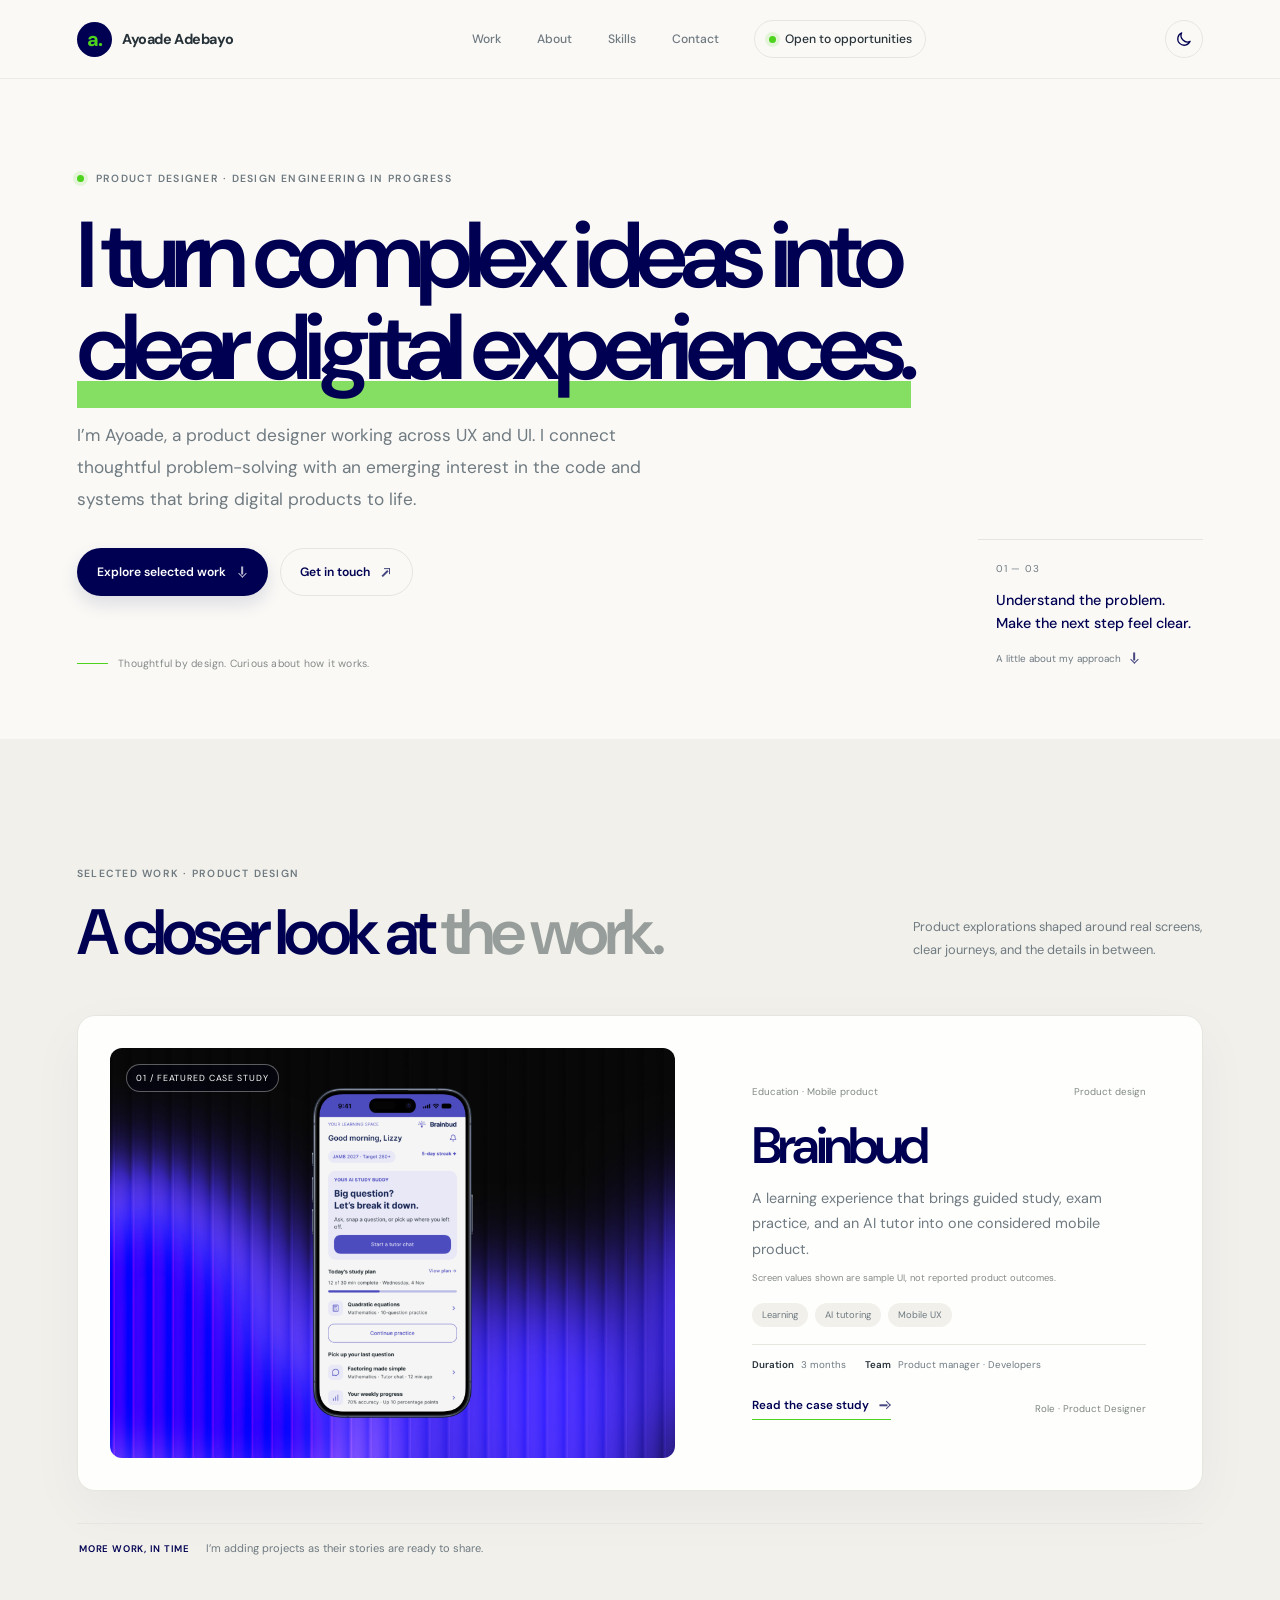
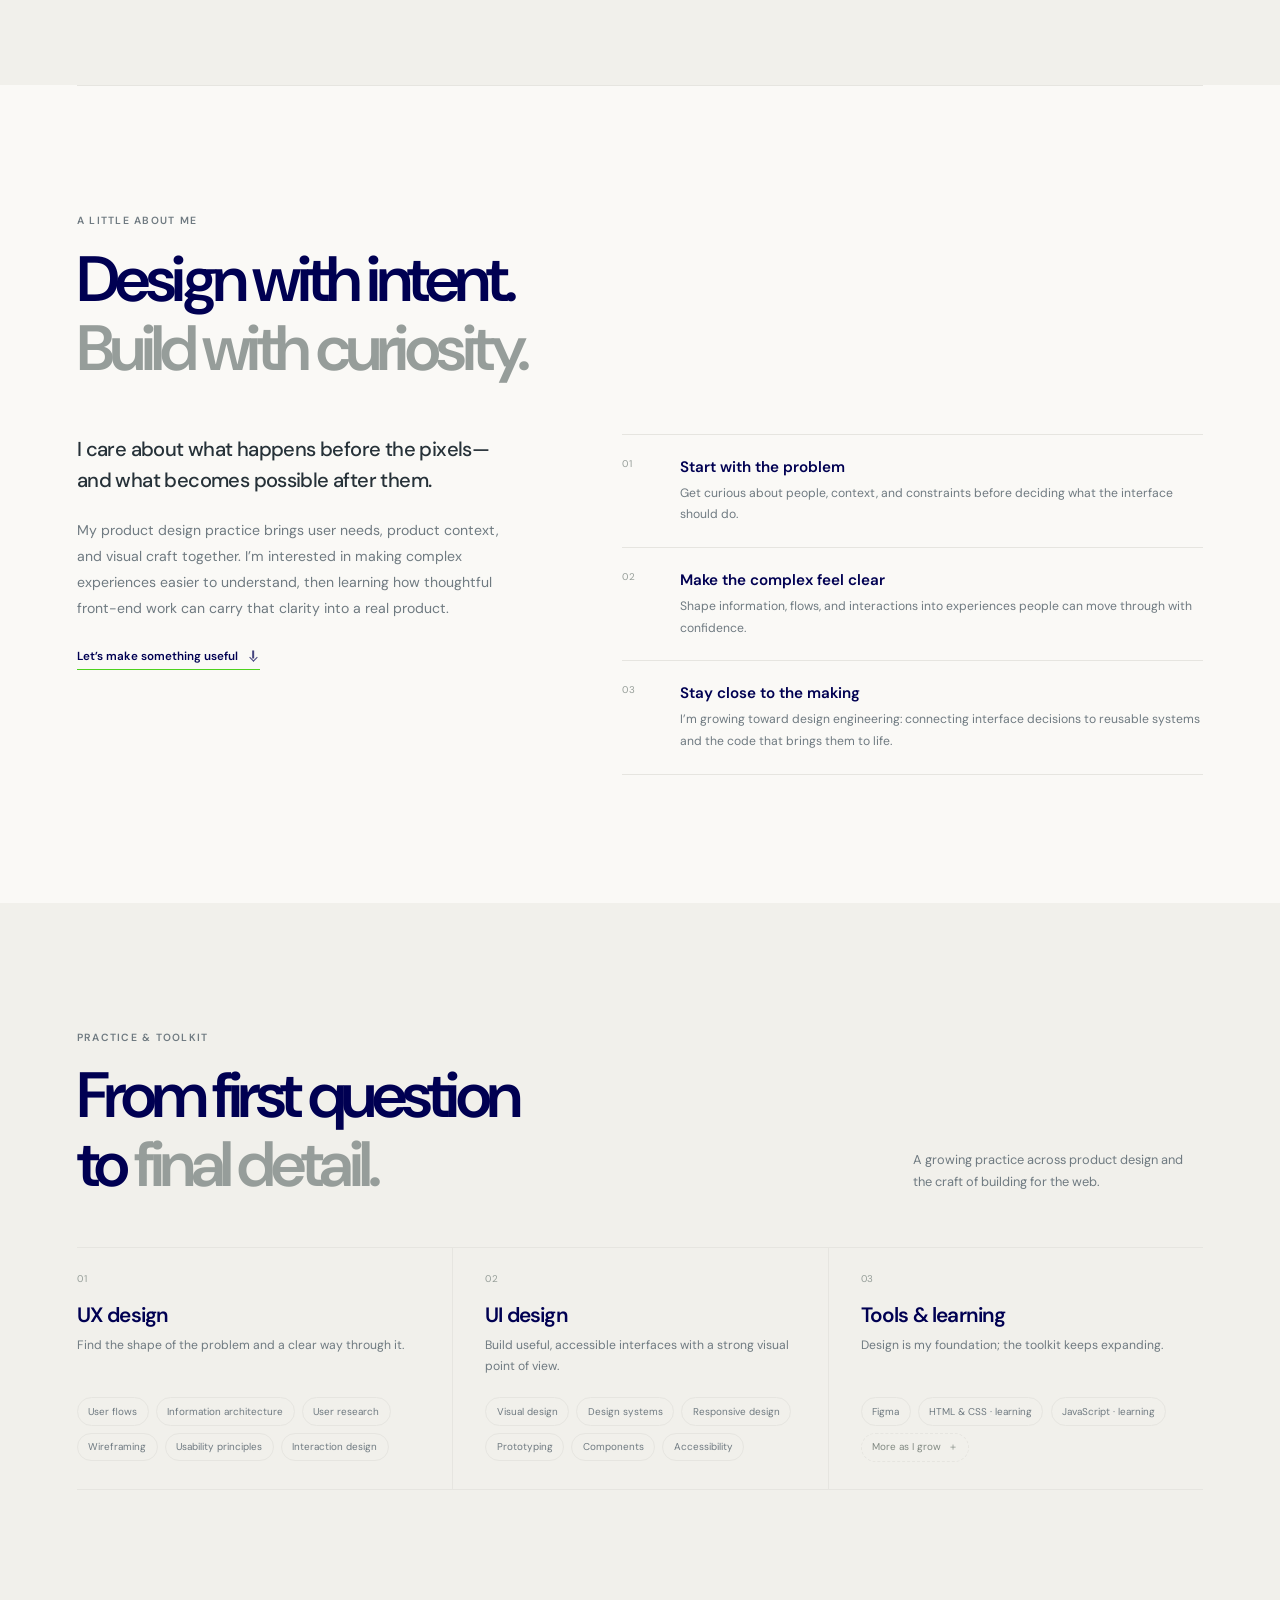
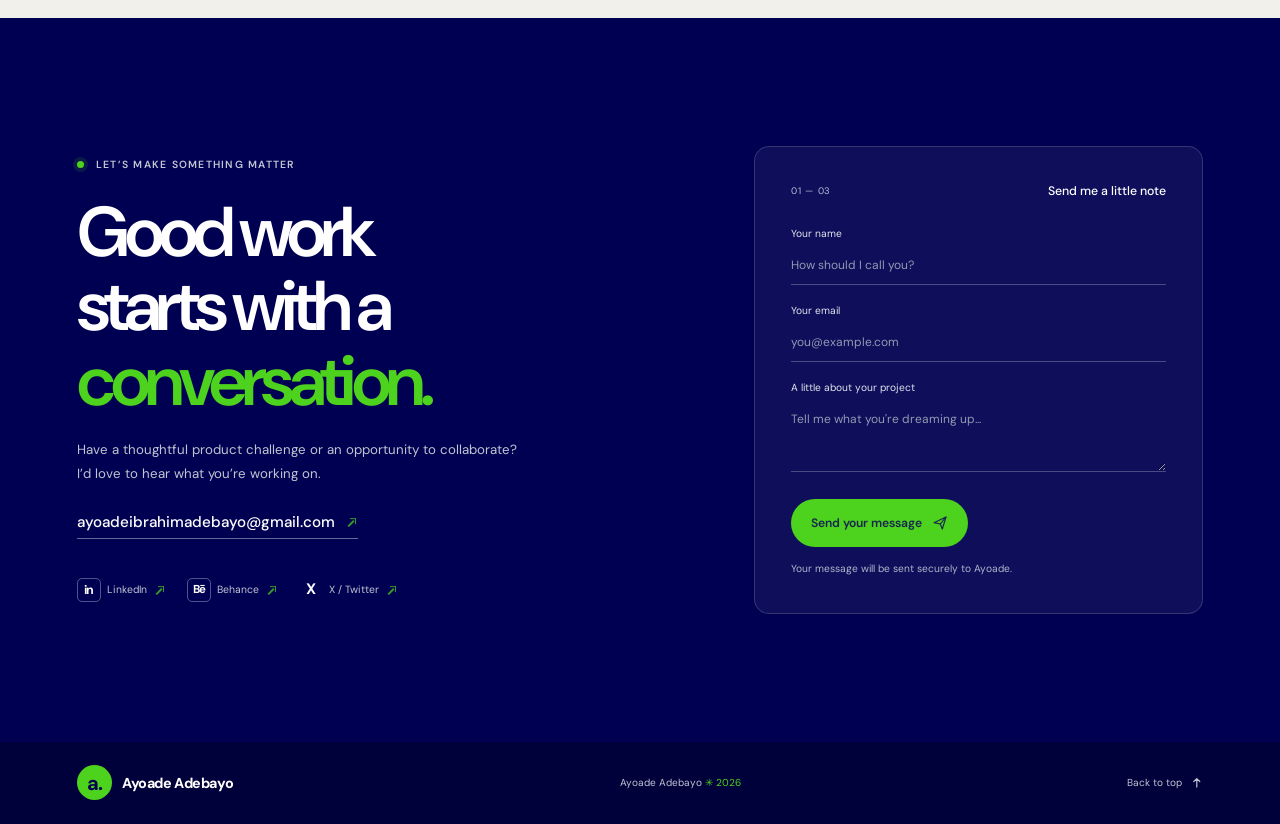
==== index.html @ 739cd343 "Align action arrows with CTA direction Co-authored-by: Copilot <223556219+Copilot@users.noreply.gith" ====
<!doctype html>
<html lang="en">
  <head>
    <meta charset="utf-8">
    <meta name="viewport" content="width=device-width, initial-scale=1">
    <meta name="theme-color" content="#faf9f6">
    <meta name="description" content="Ayoade Adebayo is a product designer focused on thoughtful UX, clear interfaces, and the craft of building digital products.">
    <title>Ayoade Adebayo — Product Designer & Design Engineer</title>
    <link rel="preconnect" href="https://fonts.googleapis.com">
    <link rel="preconnect" href="https://fonts.gstatic.com" crossorigin>
    <link href="https://fonts.googleapis.com/css2?family=DM+Sans:wght@400;500;600;700&display=swap" rel="stylesheet">
    <link rel="stylesheet" href="styles.css">
    <script src="script.js" defer></script>
  </head>
  <body>
    <a class="skip-link" href="#main">Skip to content</a>
    <header class="site-header">
      <nav class="nav-shell" aria-label="Main navigation">
        <a class="wordmark" href="#home" aria-label="Ayoade Adebayo, home"><span class="wordmark-mark" aria-hidden="true">a.</span><span>Ayoade Adebayo</span></a>
        <div class="nav-links" id="primary-nav">
          <a href="#work">Work</a><a href="#about">About</a><a href="#skills">Skills</a><a href="#contact">Contact</a>
          <a class="nav-availability" href="#contact"><span></span> Open to opportunities</a>
        </div>
        <div class="nav-controls">
          <button class="menu-toggle" type="button" aria-expanded="false" aria-controls="primary-nav">
            <span class="sr-only">Open navigation menu</span><span class="menu-toggle-line"></span><span class="menu-toggle-line"></span>
          </button>
          <button class="theme-toggle" type="button" aria-label="Dark mode" aria-pressed="false" title="Switch to dark mode">
            <svg class="theme-icon theme-icon-moon" viewBox="0 0 24 24" fill="none" aria-hidden="true"><path d="M20.2 15.1A8.5 8.5 0 0 1 8.9 3.8 8.6 8.6 0 1 0 20.2 15.1Z" stroke="currentColor" stroke-width="1.7" stroke-linecap="round" stroke-linejoin="round"/></svg>
            <svg class="theme-icon theme-icon-sun" viewBox="0 0 24 24" fill="none" aria-hidden="true"><circle cx="12" cy="12" r="4" stroke="currentColor" stroke-width="1.7"/><path d="M12 2v2m0 16v2M4.93 4.93l1.42 1.42m11.3 11.3 1.42 1.42M2 12h2m16 0h2M4.93 19.07l1.42-1.42m11.3-11.3 1.42-1.42" stroke="currentColor" stroke-width="1.7" stroke-linecap="round"/></svg>
          </button>
        </div>
      </nav>
    </header>

    <main id="main">
      <section class="hero section-shell" id="home" aria-labelledby="hero-title">
        <div class="hero-copy">
          <p class="eyebrow"><span class="eyebrow-dot"></span> Product designer · Design engineering in progress</p>
          <h1 id="hero-title">I turn complex ideas into <span class="headline-highlight">clear digital experiences.</span></h1>
          <p class="hero-intro">I’m Ayoade, a product designer working across UX and UI. I connect thoughtful problem-solving with an emerging interest in the code and systems that bring digital products to life.</p>
          <div class="hero-actions">
            <a class="button button-primary" href="#work">Explore selected work <span class="action-mark action-mark--down" aria-hidden="true"></span></a>
            <a class="button button-quiet" href="mailto:ayoadeibrahimadebayo@gmail.com">Get in touch <span class="action-mark action-mark--up-right" aria-hidden="true"></span></a>
          </div>
          <div class="hero-footnote"><span class="scroll-line" aria-hidden="true"></span> Thoughtful by design. Curious about how it works.</div>
        </div>
        <div class="hero-aside" aria-label="Design approach">
          <span class="hero-index">01 — 03</span>
          <p>Understand the problem.<br>Make the next step feel clear.</p>
          <a href="#about" class="hero-note-link">A little about my approach <span class="action-mark action-mark--down" aria-hidden="true"></span></a>
        </div>
      </section>

      <section class="work-section section-space" id="work" aria-labelledby="work-title">
        <div class="section-shell">
          <div class="work-heading">
            <div class="section-heading">
              <p class="eyebrow">Selected work · Product design</p>
              <h2 id="work-title">A closer look at <span>the work.</span></h2>
            </div>
            <p>Product explorations shaped around real screens, clear journeys, and the details in between.</p>
          </div>
          <div class="project-grid">
            <article class="project-card project-card-brainbud">
              <a class="project-image-link brainbud-card-image" href="brainbud.html#screens" aria-label="Explore the Brainbud project screens">
                <img src="61shots_so.png" alt="Brainbud learning dashboard shown in a phone mockup against a purple background" fetchpriority="high">
                <span class="project-image-overlay"><span>Explore the project screens</span><span class="project-image-icon action-mark--right" aria-hidden="true"></span></span>
                <span class="image-index">01 / FEATURED CASE STUDY</span>
              </a>
              <div class="project-story">
                <div class="project-meta"><span>Education · Mobile product</span><span>Product design</span></div>
                <h3>Brainbud</h3>
                <p class="project-summary">A learning experience that brings guided study, exam practice, and an AI tutor into one considered mobile product.</p>
                <p class="project-note">Screen values shown are sample UI, not reported product outcomes.</p>
                <ul class="tag-list" aria-label="Project themes"><li>Learning</li><li>AI tutoring</li><li>Mobile UX</li></ul>
                <div class="project-facts"><span><strong>Duration</strong> 3 months</span><span><strong>Team</strong> Product manager · Developers</span></div>
                <div class="project-actions"><a class="project-link" href="brainbud.html#overview">Read the case study <span class="action-mark action-mark--right" aria-hidden="true"></span></a><span class="project-role">Role · Product Designer</span></div>
              </div>
            </article>

            <p class="work-coming-soon"><span>More work, in time</span> I’m adding projects as their stories are ready to share.</p>
          </div>
        </div>
      </section>

      <section class="about section-shell section-space" id="about" aria-labelledby="about-title">
        <div class="section-heading">
          <p class="eyebrow">A little about me</p>
          <h2 id="about-title">Design with intent.<br><span>Build with curiosity.</span></h2>
        </div>
        <div class="about-grid">
          <div class="about-intro">
            <p class="large-copy">I care about what happens before the pixels—and what becomes possible after them.</p>
            <p>My product design practice brings user needs, product context, and visual craft together. I’m interested in making complex experiences easier to understand, then learning how thoughtful front-end work can carry that clarity into a real product.</p>
            <a class="text-link" href="#contact">Let’s make something useful <span class="action-mark action-mark--down" aria-hidden="true"></span></a>
          </div>
          <div class="about-detail">
            <div class="detail-block"><span class="detail-number">01</span><div><h3>Start with the problem</h3><p>Get curious about people, context, and constraints before deciding what the interface should do.</p></div></div>
            <div class="detail-block"><span class="detail-number">02</span><div><h3>Make the complex feel clear</h3><p>Shape information, flows, and interactions into experiences people can move through with confidence.</p></div></div>
            <div class="detail-block"><span class="detail-number">03</span><div><h3>Stay close to the making</h3><p>I’m growing toward design engineering: connecting interface decisions to reusable systems and the code that brings them to life.</p></div></div>
          </div>
        </div>
      </section>

      <section class="skills-section section-space" id="skills" aria-labelledby="skills-title">
        <div class="section-shell">
          <div class="skills-heading">
            <div class="section-heading"><p class="eyebrow">Practice & toolkit</p><h2 id="skills-title">From first question<br>to <span>final detail.</span></h2></div>
            <p>A growing practice across product design and the craft of building for the web.</p>
          </div>
          <div class="skills-grid">
            <article class="skill-category"><span class="detail-number">01</span><h3>UX design</h3><p>Find the shape of the problem and a clear way through it.</p><ul class="skill-list"><li>User flows</li><li>Information architecture</li><li>User research</li><li>Wireframing</li><li>Usability principles</li><li>Interaction design</li></ul></article>
            <article class="skill-category"><span class="detail-number">02</span><h3>UI design</h3><p>Build useful, accessible interfaces with a strong visual point of view.</p><ul class="skill-list"><li>Visual design</li><li>Design systems</li><li>Responsive design</li><li>Prototyping</li><li>Components</li><li>Accessibility</li></ul></article>
            <article class="skill-category"><span class="detail-number">03</span><h3>Tools & learning</h3><p>Design is my foundation; the toolkit keeps expanding.</p><ul class="skill-list"><li>Figma</li><li>HTML & CSS · learning</li><li>JavaScript · learning</li><li class="skill-add">More as I grow <span aria-hidden="true">＋</span></li></ul></article>
          </div>
        </div>
      </section>

      <section class="contact-section section-space" id="contact" aria-labelledby="contact-title">
        <div class="section-shell contact-grid">
          <div class="contact-copy">
            <p class="eyebrow eyebrow-light"><span class="eyebrow-dot"></span> Let’s make something matter</p>
            <h2 id="contact-title">Good work<br>starts with a <span>conversation.</span></h2>
            <p>Have a thoughtful product challenge or an opportunity to collaborate? I’d love to hear what you’re working on.</p>
            <a class="contact-email" href="mailto:ayoadeibrahimadebayo@gmail.com">ayoadeibrahimadebayo@gmail.com <span class="action-mark action-mark--up-right" aria-hidden="true"></span></a>
            <div class="social-links" aria-label="Social links">
              <a href="https://www.linkedin.com/in/ayoadeibrahimadebayo" target="_blank" rel="noopener noreferrer"><span class="social-icon social-icon-linkedin" aria-hidden="true">in</span> LinkedIn <span class="action-mark action-mark--up-right" aria-hidden="true"></span></a>
              <a href="https://www.behance.net/ayoadeibrahim1" target="_blank" rel="noopener noreferrer"><span class="social-icon social-icon-behance" aria-hidden="true">Bē</span> Behance <span class="action-mark action-mark--up-right" aria-hidden="true"></span></a>
              <a href="https://x.com/0luwadamilarey" target="_blank" rel="noopener noreferrer"><span class="social-icon social-icon-x" aria-hidden="true">X</span> X / Twitter <span class="action-mark action-mark--up-right" aria-hidden="true"></span></a>
            </div>
          </div>
          <form class="contact-form" id="contact-form" action="https://formspree.io/f/myeelwyb" method="POST">
            <div class="form-heading"><span>01 — 03</span><p>Send me a little note</p></div>
            <input type="hidden" name="_subject" value="Portfolio inquiry for Ayoade Adebayo">
            <label for="name">Your name</label><input id="name" name="name" type="text" placeholder="How should I call you?" autocomplete="name" required>
            <label for="email">Your email</label><input id="email" name="email" type="email" placeholder="you@example.com" autocomplete="email" required>
            <label for="message">A little about your project</label><textarea id="message" name="message" rows="3" placeholder="Tell me what you're dreaming up..." required></textarea>
            <button class="button button-lime" type="submit">Send your message <svg class="send-icon" viewBox="0 0 24 24" fill="none" aria-hidden="true"><path d="M3 11.5 21 3l-5.5 18-3.1-7.4L3 11.5Z" stroke="currentColor" stroke-width="1.7" stroke-linecap="round" stroke-linejoin="round"/><path d="m12.4 13.6 8.6-10.6" stroke="currentColor" stroke-width="1.7" stroke-linecap="round" stroke-linejoin="round"/></svg></button>
            <p class="form-status" id="form-status" role="status" aria-live="polite">Your message will be sent securely to Ayoade.</p>
          </form>
        </div>
      </section>
    </main>

    <footer class="site-footer"><div class="section-shell footer-inner">
      <a class="wordmark footer-wordmark" href="#home"><span class="wordmark-mark" aria-hidden="true">a.</span><span>Ayoade Adebayo</span></a>
      <p>Ayoade Adebayo <span aria-hidden="true">✳</span> <span id="current-year"></span></p>
      <a href="#home" class="back-top">Back to top <svg class="back-top-icon" viewBox="0 0 16 16" fill="none" aria-hidden="true"><path d="M8 13V3m0 0L4.5 6.5M8 3l3.5 3.5" stroke="currentColor" stroke-width="1.4" stroke-linecap="round" stroke-linejoin="round"/></svg></a>
    </div></footer>
  </body>
</html>
---- styles.css ----
:root {
  color-scheme: light;
  --color-primary: #000052;
  --color-primary-soft: #24246a;
  --color-deep: #000052;
  --color-ink-navy: #17264f;
  --color-accent: #4dd21d;
  --color-background: #faf9f6;
  --color-surface: #fefefd;
  --color-surface-soft: #f1f0eb;
  --color-text: #263138;
  --color-muted: #6f7a81;
  --color-line: #e6e5e0;
  --brainbud-purple: #4d4cbf;
  --brainbud-ink: #17264f;
  --brainbud-lavender: #e9e8f7;
  --font-family: "DM Sans", sans-serif;
  --page-gutter: clamp(1.25rem, 6vw, 6.5rem);
  --content-width: 1280px;
}

* { box-sizing: border-box; }
html { scroll-behavior: smooth; scroll-padding-top: 6rem; }
body { margin: 0; background: var(--color-background); color: var(--color-text); font-family: var(--font-family); -webkit-font-smoothing: antialiased; }
body, button, input, textarea { font-family: var(--font-family); }
button, a { -webkit-tap-highlight-color: transparent; }
a { color: inherit; text-decoration: none; }
img { display: block; max-width: 100%; }
button { color: inherit; }

.sr-only, .skip-link:not(:focus) { position: absolute; width: 1px; height: 1px; padding: 0; margin: -1px; overflow: hidden; clip: rect(0, 0, 0, 0); white-space: nowrap; border: 0; }
.skip-link:focus { position: fixed; z-index: 30; top: 1rem; left: 1rem; padding: .8rem 1rem; border-radius: .5rem; background: var(--color-primary); color: #fff; }
.section-shell, .nav-shell { width: min(var(--content-width), calc(100% - var(--page-gutter) * 2)); margin-inline: auto; }
.site-header { position: sticky; z-index: 20; top: 0; border-bottom: 1px solid rgba(38,49,56,.08); background: rgba(250,249,246,.94); backdrop-filter: blur(16px); }
.nav-shell { min-height: 78px; display: flex; align-items: center; justify-content: space-between; }
.wordmark { display: inline-flex; align-items: center; gap: .65rem; font-size: .9rem; font-weight: 700; letter-spacing: -.03em; }
.wordmark-mark { display: grid; width: 35px; height: 35px; place-items: center; border-radius: 50%; background: var(--color-primary); color: var(--color-accent); font-size: 1.25rem; letter-spacing: -.08em; }
.nav-links { display: flex; align-items: center; gap: clamp(1.25rem, 2.8vw, 2.5rem); color: var(--color-muted); font-size: .76rem; font-weight: 500; }
.nav-links > a:not(.nav-availability) { transition: color .2s ease; }
.nav-links > a:not(.nav-availability):hover, .nav-links > a:not(.nav-availability):focus-visible { color: var(--color-primary); }
.nav-availability { display: inline-flex; align-items: center; gap: .55rem; padding: .62rem .85rem; border: 1px solid var(--color-line); border-radius: 99px; color: var(--color-text); }
.nav-availability span, .eyebrow-dot { width: 7px; height: 7px; flex: 0 0 auto; border-radius: 50%; background: var(--color-accent); box-shadow: 0 0 0 4px rgba(77,210,29,.13); }
.theme-toggle { display: grid; width: 38px; height: 38px; flex: 0 0 auto; place-items: center; padding: 0; border: 1px solid var(--color-line); border-radius: 50%; background: transparent; color: var(--color-primary); cursor: pointer; transition: background .2s ease, color .2s ease, border-color .2s ease; }
.theme-toggle:hover { background: var(--color-surface-soft); }
.theme-icon { width: 18px; height: 18px; }
.theme-icon-sun, [data-theme="dark"] .theme-icon-moon { display: none; }
[data-theme="dark"] .theme-icon-sun { display: block; }
.nav-controls { display: flex; flex: 0 0 auto; align-items: center; gap: .55rem; }
.menu-toggle { display: none; }

.hero { position: relative; display: flex; min-height: min(660px, calc(100svh - 78px)); flex-direction: column; justify-content: center; padding-block: 5.5rem 4rem; }
.hero-copy { max-width: 850px; }
.eyebrow { display: flex; align-items: center; gap: .75rem; margin: 0 0 1.45rem; color: var(--color-muted); font-size: .65rem; font-weight: 600; letter-spacing: .12em; text-transform: uppercase; }
.hero h1 { max-width: 850px; margin: 0; color: var(--color-primary); font-size: clamp(3.35rem, 7.3vw, 6.3rem); font-weight: 600; letter-spacing: -.078em; line-height: .99; }
.headline-highlight { background: linear-gradient(transparent 78%, rgba(77,210,29,.68) 78%); -webkit-box-decoration-break: clone; box-decoration-break: clone; }
.hero-intro { max-width: 570px; margin: 1.65rem 0 0; color: var(--color-muted); font-size: clamp(.98rem, 1.4vw, 1.08rem); line-height: 1.85; }
.hero-actions { display: flex; flex-wrap: wrap; align-items: center; gap: .75rem; margin-top: 2rem; }
.button { display: inline-flex; min-height: 48px; align-items: center; justify-content: center; gap: .6rem; padding: .8rem 1.2rem; border: 1px solid transparent; border-radius: 99px; font-size: .76rem; font-weight: 600; transition: transform .2s ease, box-shadow .2s ease, background .2s ease; cursor: pointer; }
.button:hover, .button:focus-visible { transform: translateY(-2px); }
.action-mark, .project-image-icon { position: relative; display: inline-block; width: .78rem; height: .78rem; flex: 0 0 auto; align-self: center; border: 0; border-radius: 0; background: none; color: currentColor; opacity: .72; vertical-align: -.08em; transition: opacity .2s ease; }
.action-mark::before, .project-image-icon::before { position: absolute; top: .1rem; left: 50%; width: .34rem; height: .34rem; border-top: 1.4px solid currentColor; border-left: 1.4px solid currentColor; content: ""; transform: translateX(-50%) rotate(45deg); }
.action-mark::after, .project-image-icon::after { position: absolute; top: .22rem; bottom: .02rem; left: 50%; width: 1.4px; background: currentColor; content: ""; transform: translateX(-50%); }
.action-mark--right, .project-image-icon { transform: rotate(90deg); }
.action-mark--up-right { transform: rotate(45deg); }
.action-mark--down { transform: rotate(180deg); }
.action-mark--left { transform: rotate(-90deg); }
.button:hover .action-mark, .button:focus-visible .action-mark, .project-link:hover .action-mark, .text-link:hover .action-mark, a:hover > .action-mark, .project-image-link:hover .project-image-icon, .project-image-link:focus-visible .project-image-icon { opacity: 1; }
.button-primary { background: var(--color-primary); color: #fff; box-shadow: 0 8px 18px rgba(0,0,82,.12); }
.button-primary:hover { background: var(--color-primary-soft); box-shadow: 0 12px 25px rgba(0,0,82,.18); }
.button-quiet { border-color: var(--color-line); background: transparent; color: var(--color-primary); }
.button-quiet:hover { background: var(--color-surface); }
.hero-footnote { display: flex; align-items: center; gap: .65rem; margin-top: 3.8rem; color: #858b88; font-size: .65rem; letter-spacing: .02em; }
.scroll-line { width: 31px; height: 1px; background: var(--color-accent); }
.hero-aside { position: absolute; right: 0; bottom: 4.5rem; width: 225px; padding: 1rem 0 0 1.1rem; border-top: 1px solid var(--color-line); }
.hero-index, .hero-note-link { color: var(--color-muted); font-size: .62rem; letter-spacing: .08em; text-transform: uppercase; }
.hero-aside p { margin: .75rem 0; color: var(--color-primary); font-size: .9rem; font-weight: 500; line-height: 1.55; }
.hero-note-link { display: inline-flex; gap: .45rem; letter-spacing: 0; text-transform: none; }
.hero-note-link .action-mark { color: var(--color-primary); }

.section-space { padding-block: clamp(5.5rem, 10vw, 9rem); }
.section-heading .eyebrow { margin-bottom: 1.1rem; }
.section-heading h2, .skills-heading h2 { margin: 0; color: var(--color-primary); font-size: clamp(2.4rem, 5vw, 4.35rem); font-weight: 600; letter-spacing: -.07em; line-height: 1.08; }
.section-heading h2 span, .skills-heading h2 span { color: #969d9a; }

.work-section { background: var(--color-surface-soft); }
.work-heading, .skills-heading { display: flex; align-items: end; justify-content: space-between; gap: 2rem; margin-bottom: 3rem; }
.work-heading > p, .skills-heading > p { max-width: 290px; margin: 0 0 .35rem; color: var(--color-muted); font-size: .8rem; line-height: 1.75; }
.project-grid { display: grid; gap: 2rem; }
.project-card { display: grid; grid-template-columns: minmax(0,1.15fr) minmax(0,.85fr); align-items: center; gap: clamp(2rem,6vw,6rem); min-width: 0; padding: clamp(1rem,3vw,2rem); border: 1px solid var(--color-line); border-radius: 18px; background: var(--color-surface); box-shadow: 0 18px 55px rgba(0,0,82,.045); }
.project-image-link { position: relative; display: block; min-width: 0; aspect-ratio: 1.38; overflow: hidden; border-radius: 12px; background: #07060e; isolation: isolate; }
.project-image-link img { width: 100%; height: 100%; object-fit: cover; transition: transform .55s cubic-bezier(.2,.8,.2,1), filter .35s ease; }
.project-image-overlay { position: absolute; inset: auto 0 0; display: flex; align-items: center; justify-content: space-between; gap: .75rem; padding: 3.5rem 1.15rem 1.15rem; background: linear-gradient(transparent,rgba(0,0,30,.82)); color: #fff; font-size: .74rem; font-weight: 600; opacity: 0; transform: translateY(8px); transition: opacity .25s ease, transform .25s ease; }
.project-image-icon { color: var(--color-accent); }
.image-index { position: absolute; top: 1rem; left: 1rem; padding: .45rem .6rem; border: 1px solid rgba(255,255,255,.35); border-radius: 99px; background: rgba(0,0,25,.35); color: #fff; font-size: .55rem; letter-spacing: .1em; }
.project-image-link:hover img, .project-image-link:focus-visible img { filter: brightness(.84); transform: scale(1.035); }
.project-image-link:hover .project-image-overlay, .project-image-link:focus-visible .project-image-overlay { opacity: 1; transform: translateY(0); }
.project-image-link:focus-visible, .gallery-trigger:focus-visible { outline: 3px solid var(--color-accent); outline-offset: 4px; }
.project-story { width: 100%; padding: 1rem clamp(.25rem,2vw,1.5rem) 1rem 0; }
.project-meta { display: flex; flex-wrap: wrap; justify-content: space-between; gap: .6rem; color: #818985; font-size: .61rem; }
.project-story h3 { margin: .85rem 0 .45rem; color: var(--color-primary); font-size: clamp(2.35rem,4vw,3.8rem); font-weight: 600; letter-spacing: -.075em; }
.project-summary { max-width: 440px; margin: 0; color: var(--color-muted); font-size: .9rem; line-height: 1.75; }
.project-note { margin: .55rem 0 0; color: #858b88; font-size: .59rem; line-height: 1.5; }
.tag-list, .skill-list { display: flex; flex-wrap: wrap; gap: .45rem; margin: 1.15rem 0 0; padding: 0; list-style: none; }
.tag-list li { padding: .38rem .62rem; border-radius: 99px; background: var(--color-surface-soft); color: var(--color-muted); font-size: .59rem; }
.project-actions { display: flex; flex-wrap: wrap; align-items: center; justify-content: space-between; gap: .75rem; margin-top: 1.65rem; }
.project-link, .text-link { display: inline-flex; align-items: center; gap: .6rem; padding-bottom: .35rem; border-bottom: 1px solid var(--color-accent); color: var(--color-primary); font-size: .73rem; font-weight: 600; transition: gap .2s ease; }
.project-link:hover, .text-link:hover { gap: .9rem; }
.project-role { color: #7e8782; font-size: .61rem; }
.project-facts { display: flex; flex-wrap: wrap; gap: .55rem 1.2rem; margin-top: 1.05rem; padding-top: .8rem; border-top: 1px solid var(--color-line); color: var(--color-muted); font-size: .61rem; }
.project-facts strong { margin-right: .25rem; color: var(--color-text); font-weight: 600; }
.work-coming-soon { grid-column: 1 / -1; display: flex; align-items: center; gap: 1rem; margin: 0; padding: 1rem .15rem 0; border-top: 1px solid var(--color-line); color: var(--color-muted); font-size: .69rem; line-height: 1.6; }
.work-coming-soon span { flex: 0 0 auto; color: var(--color-primary); font-size: .6rem; font-weight: 600; letter-spacing: .08em; text-transform: uppercase; }

.about { border-top: 1px solid var(--color-line); }
.about-grid { display: grid; grid-template-columns: .85fr 1.15fr; gap: clamp(3rem,9vw,8rem); margin-top: 3.2rem; }
.about-intro { max-width: 460px; }
.about-intro p { color: var(--color-muted); font-size: .88rem; line-height: 1.85; }
.about-intro .large-copy { margin-top: 0; color: var(--color-text); font-size: 1.26rem; font-weight: 500; letter-spacing: -.03em; line-height: 1.55; }
.text-link { margin-top: .8rem; }
.detail-block { display: grid; grid-template-columns: 42px 1fr; gap: 1rem; padding: 1.35rem 0; border-top: 1px solid var(--color-line); }
.detail-number { color: #969e99; font-size: .61rem; letter-spacing: .08em; }
.detail-block h3, .skill-category h3 { margin: 0 0 .4rem; color: var(--color-primary); font-size: .95rem; font-weight: 600; }
.detail-block p, .skill-category > p { max-width: 570px; margin: 0; color: var(--color-muted); font-size: .76rem; line-height: 1.75; }
.detail-block:last-child { border-bottom: 1px solid var(--color-line); }

.skills-section { background: var(--color-surface-soft); }
.skills-heading { align-items: end; }
.skills-grid { display: grid; grid-template-columns: repeat(3,minmax(0,1fr)); border-top: 1px solid var(--color-line); border-bottom: 1px solid var(--color-line); }
.skill-category { min-width: 0; padding: 1.5rem clamp(1rem,3vw,2rem) 1.7rem 0; }
.skill-category + .skill-category { padding-left: clamp(1rem,3vw,2rem); border-left: 1px solid var(--color-line); }
.skill-category > .detail-number { display: block; margin-bottom: 1rem; }
.skill-category h3 { font-size: 1.3rem; letter-spacing: -.04em; }
.skill-category > p { min-height: 2.7rem; }
.skill-list { gap: .45rem; margin-top: 1.2rem; }
.skill-list li { padding: .42rem .65rem; border: 1px solid var(--color-line); border-radius: 99px; color: var(--color-muted); font-size: .62rem; }
.skill-list .skill-add { display: inline-flex; gap: .4rem; border-style: dashed; color: #818982; }

.contact-section { overflow: hidden; background: var(--color-deep); color: #fff; }
.contact-grid { display: grid; grid-template-columns: 1fr .8fr; align-items: center; gap: clamp(3rem,9vw,8rem); }
.eyebrow-light { color: #c0c5d1; }
.contact-copy h2 { max-width: 650px; margin: 0; color: #fff; font-size: clamp(2.8rem,5.5vw,4.7rem); font-weight: 600; letter-spacing: -.07em; line-height: 1.06; }
.contact-copy h2 span { color: var(--color-accent); }
.contact-copy > p:not(.eyebrow) { max-width: 440px; margin: 1.25rem 0 1.55rem; color: #c0c5d1; font-size: .83rem; line-height: 1.8; }
.contact-email { display: inline-flex; align-items: center; gap: .7rem; padding-bottom: .4rem; border-bottom: 1px solid rgba(255,255,255,.4); color: #fff; font-size: .95rem; font-weight: 500; }
.contact-email .action-mark, .social-links a > .action-mark { color: var(--color-accent); }
.social-links { display: flex; flex-wrap: wrap; gap: 1.1rem 1.3rem; margin-top: 2.4rem; }
.social-links a { display: inline-flex; align-items: center; gap: .4rem; color: #c0c5d1; font-size: .65rem; transition: color .2s ease; }
.social-links a:hover, .social-links a:focus-visible { color: #fff; }
.social-icon { display: inline-grid; width: 1.5rem; height: 1.5rem; place-items: center; border: 1px solid rgba(255,255,255,.32); border-radius: 5px; color: #fff; font-size: .76rem; font-weight: 700; line-height: 1; transition: color .2s ease,border-color .2s ease,background-color .2s ease; }
.social-icon-x { border: 0; font-size: .95rem; }
.social-icon-behance { font-size: .72rem; letter-spacing: -.08em; }
.social-icon-linkedin { font-size: .78rem; letter-spacing: -.05em; }
.social-links a:hover .social-icon, .social-links a:focus-visible .social-icon { border-color: var(--color-accent); background: var(--color-accent); color: var(--color-primary); }
.contact-form { padding: clamp(1.4rem,3vw,2.25rem); border: 1px solid rgba(255,255,255,.16); border-radius: 15px; background: rgba(255,255,255,.055); }
.form-heading { display: flex; align-items: center; justify-content: space-between; gap: 1rem; margin-bottom: 1.7rem; color: #b7bfd2; }
.form-heading span { font-size: .59rem; letter-spacing: .08em; }
.form-heading p { margin: 0; color: #fff; font-size: .77rem; font-weight: 500; }
.contact-form label { display: block; margin: 1.15rem 0 .4rem; color: #e3e5ec; font-size: .64rem; }
.contact-form input, .contact-form textarea { width: 100%; padding: .7rem 0; border: 0; border-bottom: 1px solid rgba(255,255,255,.25); border-radius: 0; outline: 0; background: transparent; color: #fff; font-size: .75rem; resize: vertical; transition: border-color .2s ease; }
.contact-form input::placeholder, .contact-form textarea::placeholder { color: #929ab0; }
.contact-form input:focus, .contact-form textarea:focus { border-color: var(--color-accent); }
.button-lime { margin-top: 1.4rem; background: var(--color-accent); color: var(--color-ink-navy); }
.button-lime:hover { background: #6de340; }
.send-icon { width: 1rem; height: 1rem; flex: 0 0 auto; transition: transform .2s ease; }
.button-lime:hover .send-icon, .button-lime:focus-visible .send-icon { transform: translate(1px,-1px); }
.button:disabled { cursor: wait; opacity: .7; transform: none; }
.form-status { min-height: 1.3em; margin: .9rem 0 0; color: #aeb8ca; font-size: .64rem; line-height: 1.5; }
.form-status.is-error { color: #ffb6ad; }
.form-status.is-success { color: #baf5a5; }
.site-footer { background: #00003a; color: #c0c5d1; }
.footer-inner { min-height: 82px; display: flex; align-items: center; justify-content: space-between; gap: 1rem; }
.footer-wordmark { color: #fff; }
.footer-wordmark .wordmark-mark { background: var(--color-accent); color: var(--color-deep); }
.footer-inner p, .back-top { margin: 0; font-size: .63rem; }
.back-top { display: inline-flex; align-items: center; gap: .45rem; }
.back-top-icon { width: .85rem; height: .85rem; transition: transform .2s ease; }
.back-top:hover .back-top-icon, .back-top:focus-visible .back-top-icon { transform: translateY(-2px); }
.footer-inner p span { color: var(--color-accent); }

.case-study-page { --case-gutter: clamp(1.25rem, 7vw, 7rem); }
.case-study-page .nav-shell, .case-study-page .case-hero, .case-study-page .case-next { width: min(1280px,calc(100% - var(--case-gutter) * 2)); }
.case-hero { padding-top: 2.5rem; }
.back-link { display: inline-flex; align-items: center; gap: .55rem; margin-bottom: 2.3rem; color: var(--color-muted); font-size: .68rem; transition: color .2s ease,gap .2s ease; }
.back-link:hover { gap: .8rem; color: var(--color-primary); }
.case-hero > .eyebrow { margin-bottom: 1.15rem; }
.case-hero h1 { margin: 0; color: var(--color-primary); font-size: clamp(3.5rem,9vw,7.4rem); font-weight: 600; letter-spacing: -.085em; line-height: .92; }
.case-hero h1 > span:last-child { color: #8c938f; font-size: .58em; letter-spacing: -.07em; }
.case-title-period { color: var(--brainbud-purple); }
.case-intro-row { display: flex; align-items: end; justify-content: space-between; gap: 2rem; margin-top: 1.8rem; }
.case-deck { max-width: 610px; margin: 0; color: var(--color-muted); font-size: clamp(.96rem,1.5vw,1.13rem); line-height: 1.8; }
.case-study-page .button-primary { background: var(--brainbud-purple); box-shadow: 0 8px 20px rgba(77,76,191,.16); }
.case-study-page .button-primary:hover { background: #3c3ba1; }
.case-meta-grid { display: grid; grid-template-columns: repeat(4,minmax(0,1fr)); margin: 2.8rem 0 2rem; border-top: 1px solid var(--color-line); border-bottom: 1px solid var(--color-line); }
.case-meta-grid > div { display: grid; gap: .4rem; padding: 1rem 1rem 1rem 0; }
.case-meta-grid > div + div { padding-left: 1.2rem; border-left: 1px solid var(--color-line); }
.case-meta-grid span { color: var(--color-muted); font-size: .59rem; letter-spacing: .09em; text-transform: uppercase; }
.case-meta-grid strong { color: var(--color-text); font-size: .73rem; font-weight: 500; }
.case-hero-art { position: relative; display: block; overflow: hidden; border-radius: 12px; background: #07060e; }
.case-hero-art img { width: 100%; max-height: 720px; object-fit: cover; transition: transform .6s cubic-bezier(.2,.8,.2,1),filter .4s ease; }
.case-hero-art:hover img, .case-hero-art:focus-visible img { filter: brightness(.84); transform: scale(1.018); }
.case-hero-art:focus-visible { outline: 3px solid var(--brainbud-purple); outline-offset: 4px; }
.hero-art-caption { position: absolute; right: 1.25rem; bottom: 1.1rem; left: 1.25rem; display: flex; justify-content: space-between; gap: 1rem; color: #fff; font-size: .58rem; letter-spacing: .1em; }
.hero-art-caption span { letter-spacing: 0; }
.image-disclaimer { margin: .7rem 0 0; color: #777e7a; font-size: .61rem; line-height: 1.65; }
.case-content-shell { display: grid; grid-template-columns: 170px minmax(0,850px); justify-content: center; gap: clamp(2.5rem,6vw,6rem); width: min(1280px,calc(100% - var(--case-gutter) * 2)); margin: 0 auto; padding-top: 5rem; }
.case-toc { position: sticky; top: 105px; align-self: start; display: grid; gap: .78rem; padding-top: .35rem; }
.case-toc p { margin: 0 0 .35rem; color: var(--color-text); font-size: .63rem; font-weight: 600; }
.case-toc a { color: var(--color-muted); font-size: .61rem; transition: color .2s ease; }
.case-toc a:hover, .case-toc a:focus-visible { color: var(--brainbud-purple); }
.case-content { min-width: 0; }
.case-section { padding: 0 0 clamp(4rem,7vw,6.5rem); scroll-margin-top: 110px; }
.case-section + .case-section { padding-top: clamp(3.5rem,6vw,5.5rem); border-top: 1px solid var(--color-line); }
.case-section-tint { margin-inline: calc(clamp(1.5rem,5vw,4rem) * -1); padding-inline: clamp(1.5rem,5vw,4rem); background: #f2f1ed; }
.case-section-deep { margin-inline: calc(clamp(1.5rem,5vw,4rem) * -1); padding-inline: clamp(1.5rem,5vw,4rem); background: var(--color-deep); color: #fff; }
.case-section-heading { display: grid; grid-template-columns: 42px 1fr; gap: .85rem; align-items: start; margin-bottom: 1.7rem; }
.case-section-number { padding-top: .2rem; color: #9da49f; font-size: .65rem; letter-spacing: .1em; }
.case-section-heading .eyebrow { margin: 0 0 .7rem; font-size: .56rem; }
.case-section-heading h2 { max-width: 720px; margin: 0; color: var(--color-primary); font-size: clamp(1.9rem,4.1vw,3.35rem); font-weight: 600; letter-spacing: -.065em; line-height: 1.08; }
.case-lead { max-width: 740px; margin: 0 0 1.6rem; color: var(--color-text); font-size: clamp(1rem,1.5vw,1.22rem); font-weight: 500; letter-spacing: -.025em; line-height: 1.65; }
.case-text-grid { display: grid; grid-template-columns: .92fr 1.08fr; gap: clamp(1.5rem,4vw,3rem); }
.case-text-grid > div > p, .case-text-grid > p:not(.case-lead) { margin: 0 0 .9rem; color: var(--color-muted); font-size: .77rem; line-height: 1.85; }
.case-text-grid > div > p:last-child { margin-bottom: 0; }
.evidence-note { padding: .9rem 1rem; border-left: 2px solid var(--brainbud-purple); background: #efeff8; color: #5e6572; font-size: .68rem; line-height: 1.75; }
.evidence-note strong { display: block; margin-bottom: .2rem; color: var(--brainbud-ink); font-size: .62rem; }
.audience-strip { display: grid; grid-template-columns: 140px 1fr; gap: 1.3rem; align-items: baseline; margin-top: 2rem; padding: 1.1rem 0; border-top: 1px solid var(--color-line); border-bottom: 1px solid var(--color-line); }
.audience-strip span { color: var(--color-muted); font-size: .59rem; letter-spacing: .09em; text-transform: uppercase; }
.audience-strip p { max-width: 550px; margin: 0; color: var(--color-primary); font-size: .8rem; font-weight: 500; line-height: 1.7; }
.case-section-tint .case-section-heading h2, .case-section-deep .case-section-heading h2 { color: var(--color-primary); }
.direction-grid { display: grid; grid-template-columns: repeat(2,minmax(0,1fr)); gap: 0 2rem; border-top: 1px solid #dcdcd5; }
.direction-grid article { padding: 1.3rem 0; border-bottom: 1px solid #dcdcd5; }
.direction-grid article > span, .feature-grid article > span, .learning-grid article > span { color: var(--brainbud-purple); font-size: .56rem; font-weight: 700; letter-spacing: .1em; }
.direction-grid h3, .feature-grid h3, .learning-grid h3 { margin: .6rem 0 .35rem; color: var(--color-primary); font-size: 1rem; font-weight: 600; letter-spacing: -.025em; }
.direction-grid p, .feature-grid p, .learning-grid p { margin: 0; color: var(--color-muted); font-size: .7rem; line-height: 1.8; }
.process-list { margin: 2rem 0 0; padding: 0; list-style: none; border-top: 1px solid var(--color-line); }
.process-list li { display: grid; grid-template-columns: 34px 1fr auto; align-items: start; gap: 1rem; padding: 1.1rem 0; border-bottom: 1px solid var(--color-line); }
.process-list li > span { padding-top: .15rem; color: #9da49f; font-size: .59rem; }
.process-list h3 { margin: 0 0 .3rem; color: var(--color-primary); font-size: .85rem; font-weight: 600; }
.process-list p { max-width: 520px; margin: 0; color: var(--color-muted); font-size: .69rem; line-height: 1.75; }
.process-list em { padding: .35rem .5rem; border: 1px solid var(--color-line); border-radius: 99px; color: #777e7a; font-size: .52rem; font-style: normal; }
.case-section-deep .case-section-number, .case-section-deep .case-section-heading .eyebrow { color: #c8c8d8; }
.case-section-deep .case-section-heading h2, .case-section-deep .case-lead { color: #fff; }
.case-section-deep .case-lead { opacity: .84; }
.journey-map { display: flex; align-items: center; gap: .55rem; margin-top: 2.2rem; }
.journey-node { display: grid; min-height: 110px; flex: 1 1 0; align-content: start; gap: .5rem; padding: .9rem; border: 1px solid rgba(255,255,255,.24); border-radius: 9px; background: rgba(255,255,255,.08); }
.journey-node > span { color: #cbc9ff; font-size: .53rem; letter-spacing: .08em; }
.journey-node strong { color: #fff; font-size: .68rem; font-weight: 600; }
.journey-node small { color: #cbc9d9; font-size: .56rem; }
.journey-connector { display: block; width: 12px; height: 1px; flex: 0 0 12px; background: rgba(188,186,249,.65); }
.journey-branches { display: grid; flex: 1.2 1 0; gap: .55rem; }
.journey-branches .journey-node { min-height: 0; }
.journey-caption { margin: 1rem 0 0; color: #c3c4d2; font-size: .61rem; line-height: 1.7; }
.palette-row { display: grid; grid-template-columns: repeat(4,minmax(0,1fr)); gap: .8rem; margin: 2rem 0; }
.palette-swatch { display: grid; gap: .45rem; }
.palette-swatch > span { height: 78px; border: 1px solid rgba(0,0,0,.06); border-radius: 7px; background: var(--swatch); }
.palette-swatch strong { color: var(--color-primary); font-size: .64rem; font-weight: 600; }
.palette-swatch small { color: var(--color-muted); font-size: .56rem; line-height: 1.5; }
.system-notes { display: grid; grid-template-columns: repeat(3,minmax(0,1fr)); gap: 1.2rem; padding-top: 1.25rem; border-top: 1px solid #dcdcd5; }
.system-notes h3 { margin: 0 0 .45rem; color: var(--color-primary); font-size: .76rem; }
.system-notes p { margin: 0; color: var(--color-muted); font-size: .65rem; line-height: 1.75; }
.feature-feature { display: grid; grid-template-columns: 1fr .78fr; align-items: center; gap: clamp(2rem,6vw,5rem); margin-top: 2rem; }
.feature-copy .case-kicker { color: var(--brainbud-purple); font-size: .58rem; font-weight: 700; letter-spacing: .1em; }
.feature-copy h3 { max-width: 490px; margin: .75rem 0; color: var(--color-primary); font-size: clamp(1.5rem,3vw,2.2rem); letter-spacing: -.05em; line-height: 1.12; }
.feature-copy > p:not(.case-kicker) { color: var(--color-muted); font-size: .73rem; line-height: 1.85; }
.feature-copy .evidence-note { margin-top: 1.1rem; }
.gallery-trigger { position: relative; display: block; overflow: hidden; padding: 0; border: 0; background: none; text-align: left; cursor: zoom-in; }
.feature-screen { justify-self: center; width: min(100%,290px); border-radius: 18px; background: #edeaf9; }
.feature-screen img { width: 100%; height: auto; transition: transform .4s ease; }
.gallery-trigger:hover img { transform: scale(1.025); }
.feature-grid { display: grid; grid-template-columns: repeat(3,minmax(0,1fr)); gap: 1.25rem; margin-top: 2.8rem; padding-top: 1.3rem; border-top: 1px solid var(--color-line); }
.feature-grid article { padding-right: .8rem; }
.tutor-journey { display: grid; grid-template-columns: repeat(4,minmax(0,1fr)); gap: .8rem; margin-top: 2.4rem; }
.tutor-step { min-width: 0; overflow: hidden; border: 1px solid var(--color-line); border-radius: 8px; background: var(--color-surface); }
.tutor-step-image { width: 100%; height: 250px; background: #efeff3; }
.tutor-step-image img { width: 100%; height: 100%; object-fit: contain; transition: transform .4s ease; }
.tutor-step-image > span { position: absolute; right: 0; bottom: 0; left: 0; display: flex; align-items: center; gap: .45rem; padding: 1.7rem .65rem .55rem; background: linear-gradient(transparent,rgba(0,0,0,.7)); color: #fff; font-size: .54rem; opacity: 0; transition: opacity .2s ease; }
.tutor-step-image:hover > span, .tutor-step-image:focus-visible > span { opacity: 1; }
.tutor-step > div { padding: .8rem .75rem .9rem; }
.tutor-step > div > span { color: var(--brainbud-purple); font-size: .51rem; font-weight: 700; letter-spacing: .08em; }
.tutor-step h4 { margin: .45rem 0 .3rem; color: var(--color-primary); font-size: .72rem; }
.tutor-step p { margin: 0; color: var(--color-muted); font-size: .61rem; line-height: 1.65; }
.tutor-evidence-note { margin-top: 1rem; }
.case-screens { padding-bottom: 5rem; }
.screen-gallery { display: grid; grid-template-columns: repeat(3,minmax(0,1fr)); gap: 1rem; margin-top: 1.5rem; }
.gallery-tile { min-width: 0; border: 1px solid var(--color-line); border-radius: 8px; background: #efeff3; }
.gallery-tile img { width: 100%; height: 100%; max-height: 510px; object-fit: contain; transition: transform .4s ease; }
.gallery-tile:hover img { transform: scale(1.025); }
.gallery-tile > span { position: absolute; right: 0; bottom: 0; left: 0; padding: 1.9rem .75rem .65rem; background: linear-gradient(transparent,rgba(0,0,0,.72)); color: #fff; font-size: .57rem; }
.gallery-wide { grid-column: span 2; background: #080710; }
.gallery-wide img { max-height: 460px; object-fit: cover; }
.learning-grid { display: grid; grid-template-columns: repeat(2,minmax(0,1fr)); gap: 1.4rem 2rem; margin-top: 2rem; }
.learning-grid article { padding-top: .9rem; border-top: 1px solid #dcdcd5; }
.learning-grid article > span { font-size: .53rem; }
.learning-note { margin-top: 2rem; }
.case-next { padding-block: 4rem 5rem; border-top: 1px solid var(--color-line); }
.case-next h2 { margin: 0 0 1.3rem; color: var(--color-primary); font-size: clamp(2rem,4vw,3.5rem); letter-spacing: -.065em; }
.case-next .eyebrow { margin-bottom: .65rem; }

.image-lightbox { width: min(1000px,calc(100% - 2rem)); max-width: none; max-height: min(92dvh,1000px); padding: 1rem; overflow: auto; border: 1px solid rgba(255,255,255,.18); border-radius: 12px; background: #11111b; color: #fff; }
.image-lightbox::backdrop { background: rgba(7,7,15,.88); backdrop-filter: blur(5px); }
.lightbox-toolbar { display: flex; align-items: center; justify-content: space-between; gap: 1rem; padding: 0 0 .75rem; }
.lightbox-toolbar p { margin: 0; color: #e5e4ef; font-size: .68rem; }
.lightbox-close { display: grid; width: 38px; height: 38px; place-items: center; border: 1px solid rgba(255,255,255,.25); border-radius: 50%; background: transparent; color: #fff; font-size: 1.4rem; cursor: pointer; }
.lightbox-stage { display: grid; grid-template-columns: 42px minmax(0,1fr) 42px; align-items: center; justify-items: center; gap: .75rem; min-height: 250px; }
.lightbox-stage img { width: auto; max-width: 100%; height: auto; max-height: calc(88dvh - 110px); object-fit: contain; }
.lightbox-nav { display: grid; min-width: 42px; height: 38px; place-items: center; padding-inline: .35rem; border: 1px solid rgba(255,255,255,.25); border-radius: 99px; background: rgba(255,255,255,.08); color: #fff; font-size: .58rem; cursor: pointer; transition: background .2s ease; }
.lightbox-nav:hover { background: var(--brainbud-purple); }
.lightbox-count { margin: .65rem 0 0; color: #b7b7c8; font-size: .6rem; text-align: center; }

[data-reveal] { opacity: 0; transform: translateY(16px); transition: opacity .55s ease,transform .55s cubic-bezier(.2,.8,.2,1); }
[data-reveal].is-visible { opacity: 1; transform: translateY(0); }
:focus-visible { outline: 3px solid var(--color-accent); outline-offset: 4px; }

@media (max-width: 960px) {
  :root { --page-gutter: clamp(1.25rem,5vw,3rem); }
  .hero { min-height: 600px; }
  .hero h1 { max-width: 720px; font-size: clamp(3.3rem,8vw,5.8rem); }
  .project-card { grid-template-columns: 1fr 1fr; gap: 2rem; }
  .case-content-shell { grid-template-columns: 140px minmax(0,1fr); gap: 2.5rem; }
  .case-toc { gap: .68rem; }
  .journey-map { flex-wrap: wrap; }
  .tutor-journey { grid-template-columns: repeat(2,minmax(0,1fr)); }
  .tutor-step-image { height: 230px; }
}

@media (max-width: 720px) {
  html { scroll-padding-top: 5rem; }
  .nav-shell { min-height: 70px; }
  .menu-toggle { display: flex; width: 42px; height: 42px; flex-direction: column; align-items: center; justify-content: center; gap: 6px; border: 1px solid var(--color-line); border-radius: 50%; background: transparent; cursor: pointer; }
  .menu-toggle-line { width: 16px; height: 1.5px; background: var(--color-primary); transition: transform .2s ease; }
  .menu-toggle[aria-expanded="true"] .menu-toggle-line:first-of-type { transform: translateY(3.75px) rotate(45deg); }
  .menu-toggle[aria-expanded="true"] .menu-toggle-line:last-of-type { transform: translateY(-3.75px) rotate(-45deg); }
  .nav-links { position: absolute; top: calc(100% - 1px); right: 0; left: 0; display: none; align-items: stretch; gap: 0; padding: .5rem var(--page-gutter) 1.25rem; border-bottom: 1px solid var(--color-line); background: var(--color-background); }
  .nav-links.is-open { display: flex; flex-direction: column; }
  .nav-links > a:not(.nav-availability) { padding: .85rem 0; border-bottom: 1px solid var(--color-line); }
  .nav-availability { align-self: flex-start; margin-top: 1rem; }
  .hero { min-height: auto; padding-block: 4.5rem 5rem; }
  .hero h1 { max-width: 620px; font-size: clamp(3.25rem,12.5vw,5.1rem); }
  .hero-aside { position: static; width: min(100%,360px); margin-top: 3.5rem; }
  .hero-footnote { margin-top: 2.7rem; }
  .section-space { padding-block: 5rem; }
  .work-heading, .skills-heading { display: block; margin-bottom: 2.2rem; }
  .work-heading > p, .skills-heading > p { margin-top: 1rem; }
  .project-grid { gap: 1rem; }
  .project-card { grid-template-columns: 1fr; gap: 1.2rem; padding: .9rem; }
  .project-image-link { aspect-ratio: 1.22; }
  .project-image-overlay { opacity: 1; transform: none; }
  .project-story { padding: .6rem .5rem 1rem; }
  .project-actions { margin-top: 1.2rem; }
  .about-grid { grid-template-columns: 1fr; gap: 2.4rem; margin-top: 2.4rem; }
  .about-intro { max-width: 560px; }
  .section-heading h2, .skills-heading h2 { font-size: clamp(2.5rem,9vw,3.7rem); }
  .skills-grid { grid-template-columns: 1fr; }
  .skill-category, .skill-category + .skill-category { padding: 1.4rem 0; border-left: 0; }
  .skill-category + .skill-category { border-top: 1px solid #dcdcd5; }
  .skill-category > p { min-height: 0; }
  .contact-grid { grid-template-columns: 1fr; gap: 2.7rem; }
  .contact-copy h2 { font-size: clamp(3rem,11vw,4.6rem); }
  .footer-inner { min-height: 90px; }

  .case-study-page { --case-gutter: clamp(1.1rem,5vw,2rem); }
  .case-study-page .nav-shell { width: calc(100% - var(--case-gutter) * 2); }
  .case-hero { padding-top: 1.7rem; }
  .back-link { margin-bottom: 1.8rem; }
  .case-hero h1 { font-size: clamp(3.5rem,14vw,6.4rem); }
  .case-intro-row { align-items: flex-start; flex-direction: column; gap: 1rem; margin-top: 1.4rem; }
  .case-meta-grid { grid-template-columns: repeat(2,minmax(0,1fr)); margin-top: 2rem; }
  .case-meta-grid > div { padding: .8rem 0; }
  .case-meta-grid > div + div { padding-left: .9rem; }
  .case-meta-grid > div:nth-child(3) { border-left: 0; }
  .case-meta-grid > div:nth-child(n+3) { border-top: 1px solid var(--color-line); }
  .hero-art-caption { right: .8rem; bottom: .8rem; left: .8rem; font-size: .5rem; }
  .case-content-shell { display: block; width: calc(100% - var(--case-gutter) * 2); padding-top: 3rem; }
  .case-toc { position: static; display: flex; gap: .65rem; overflow-x: auto; margin: 0 calc(var(--case-gutter) * -1) 2.4rem; padding: .7rem var(--case-gutter); border-block: 1px solid var(--color-line); background: var(--color-background); scrollbar-width: thin; }
  .case-toc p { display: none; }
  .case-toc a { flex: 0 0 auto; padding: .35rem .55rem; border: 1px solid var(--color-line); border-radius: 99px; font-size: .55rem; }
  .case-section { padding-bottom: 3.5rem; scroll-margin-top: 90px; }
  .case-section + .case-section { padding-top: 3.5rem; }
  .case-section-tint, .case-section-deep { margin-inline: calc(var(--case-gutter) * -1); padding-inline: var(--case-gutter); }
  .case-section-heading { grid-template-columns: 30px 1fr; gap: .5rem; }
  .case-section-heading h2 { font-size: clamp(1.9rem,8vw,3rem); }
  .case-text-grid, .feature-feature { grid-template-columns: 1fr; gap: .5rem; }
  .case-text-grid .case-lead { margin-bottom: .7rem; }
  .audience-strip { grid-template-columns: 1fr; gap: .45rem; }
  .direction-grid { grid-template-columns: 1fr; }
  .process-list li { grid-template-columns: 28px 1fr; gap: .65rem; }
  .process-list em { grid-column: 2; justify-self: start; }
  .journey-map { align-items: stretch; flex-direction: column; }
  .journey-node { width: 100%; min-height: 96px; flex: 0 0 auto; }
  .journey-connector { width: 1px; height: 16px; flex: 0 0 16px; align-self: center; }
  .journey-branches { width: 100%; flex: 0 0 auto; grid-template-columns: repeat(2,minmax(0,1fr)); }
  .journey-branches .journey-node { min-height: 86px; }
  .palette-row { grid-template-columns: repeat(2,minmax(0,1fr)); }
  .system-notes, .feature-grid { grid-template-columns: 1fr; }
  .feature-screen { width: min(100%,270px); }
  .tutor-journey { gap: .55rem; margin-top: 1.7rem; }
  .tutor-step-image { height: 205px; }
  .tutor-step > div { padding: .7rem .6rem .75rem; }
  .screen-gallery { grid-template-columns: repeat(2,minmax(0,1fr)); gap: .6rem; }
  .gallery-wide { grid-column: span 2; }
  .gallery-tile img { max-height: 380px; }
  .learning-grid { grid-template-columns: 1fr; }
  .case-next { padding-block: 3rem 4rem; }
  .image-lightbox { width: calc(100% - 1rem); padding: .65rem; }
  .lightbox-stage { grid-template-columns: 34px minmax(0,1fr) 34px; gap: .35rem; }
  .lightbox-nav { min-width: 40px; height: 34px; }
}

@media (max-width: 420px) {
  .hero h1 { font-size: clamp(3rem,12.5vw,4rem); }
  .hero-actions .button { flex: 1 1 0; min-width: 0; min-height: 46px; gap: .3rem; padding-inline: .5rem; font-size: .66rem; white-space: nowrap; }
  .footer-inner { flex-wrap: wrap; padding-block: 1rem; }
  .footer-inner p { order: 3; width: 100%; text-align: center; }
  .gallery-tile img { max-height: 310px; }
}

@media (max-width: 350px) {
  .hero-actions { align-items: stretch; flex-direction: column; max-width: 280px; }
  .hero-actions .button { flex: none; width: 100%; }
}

[data-theme="dark"] {
  color-scheme: dark;
  --color-primary: #e2e4f2;
  --color-primary-soft: #c5c8e7;
  --color-deep: #090a24;
  --color-accent: #78e84f;
  --color-background: #14151b;
  --color-surface: #1d1f27;
  --color-surface-soft: #191b22;
  --color-text: #e4e5eb;
  --color-muted: #a6aab6;
  --color-line: #363842;
  --brainbud-purple: #aaa8ff;
  --brainbud-ink: #e2e2f5;
  --brainbud-lavender: #292a40;
}

[data-theme="dark"] body { background: var(--color-background); }
[data-theme="dark"] .site-header { border-color: var(--color-line); background: rgba(20,21,27,.94); }
[data-theme="dark"] .skip-link:focus { background: var(--color-primary); color: var(--color-deep); }
[data-theme="dark"] .button-primary { background: var(--color-primary); color: var(--color-deep); box-shadow: 0 8px 18px rgba(0,0,0,.2); }
[data-theme="dark"] .button-primary:hover { background: var(--color-primary-soft); }
[data-theme="dark"] .hero-footnote, [data-theme="dark"] .project-meta,
[data-theme="dark"] .project-note, [data-theme="dark"] .project-role,
[data-theme="dark"] .detail-number, [data-theme="dark"] .case-section-number,
[data-theme="dark"] .case-hero h1 > span:last-child,
[data-theme="dark"] .image-disclaimer { color: #a6aab6; }
[data-theme="dark"] .project-card { border-color: var(--color-line); box-shadow: 0 18px 55px rgba(0,0,0,.18); }
[data-theme="dark"] .headline-highlight { background-image: linear-gradient(transparent 78%, rgba(120,232,79,.36) 78%); }
[data-theme="dark"] .section-heading h2 span,
[data-theme="dark"] .skills-heading h2 span { color: #a6aab6; }
[data-theme="dark"] .work-coming-soon { border-color: var(--color-line); }
[data-theme="dark"] .skill-list .skill-add { color: var(--color-muted); }
[data-theme="dark"] .contact-section { background: var(--color-deep); }
[data-theme="dark"] .case-section-tint { background: #1b1d24; }
[data-theme="dark"] .evidence-note { border-color: var(--brainbud-purple); background: #242538; color: #c5c6d1; }
[data-theme="dark"] .evidence-note strong { color: var(--brainbud-ink); }
[data-theme="dark"] .direction-grid,
[data-theme="dark"] .direction-grid article,
[data-theme="dark"] .system-notes { border-color: var(--color-line); }
[data-theme="dark"] .process-list li > span,
[data-theme="dark"] .process-list em { color: #b6bac5; }
[data-theme="dark"] .journey-node { border-color: rgba(255,255,255,.2); background: rgba(255,255,255,.055); }
[data-theme="dark"] .tutor-step,
[data-theme="dark"] .gallery-tile { border-color: var(--color-line); background: #1c1e26; }
[data-theme="dark"] .tutor-step-image,
[data-theme="dark"] .gallery-tile:not(.gallery-wide) { background: #252733; }
[data-theme="dark"] .learning-grid article { border-color: var(--color-line); }
[data-theme="dark"] .case-next { border-color: var(--color-line); }
[data-theme="dark"] .site-footer { background: #08091d; }
[data-theme="dark"] .footer-wordmark .wordmark-mark { color: var(--color-deep); }
[data-theme="dark"] .theme-toggle:hover { background: #292b35; }

@media (prefers-reduced-motion: reduce) {
  *, *::before, *::after { scroll-behavior: auto !important; animation-duration: .01ms !important; animation-iteration-count: 1 !important; transition-duration: .01ms !important; }
  [data-reveal] { opacity: 1; transform: none; }
}
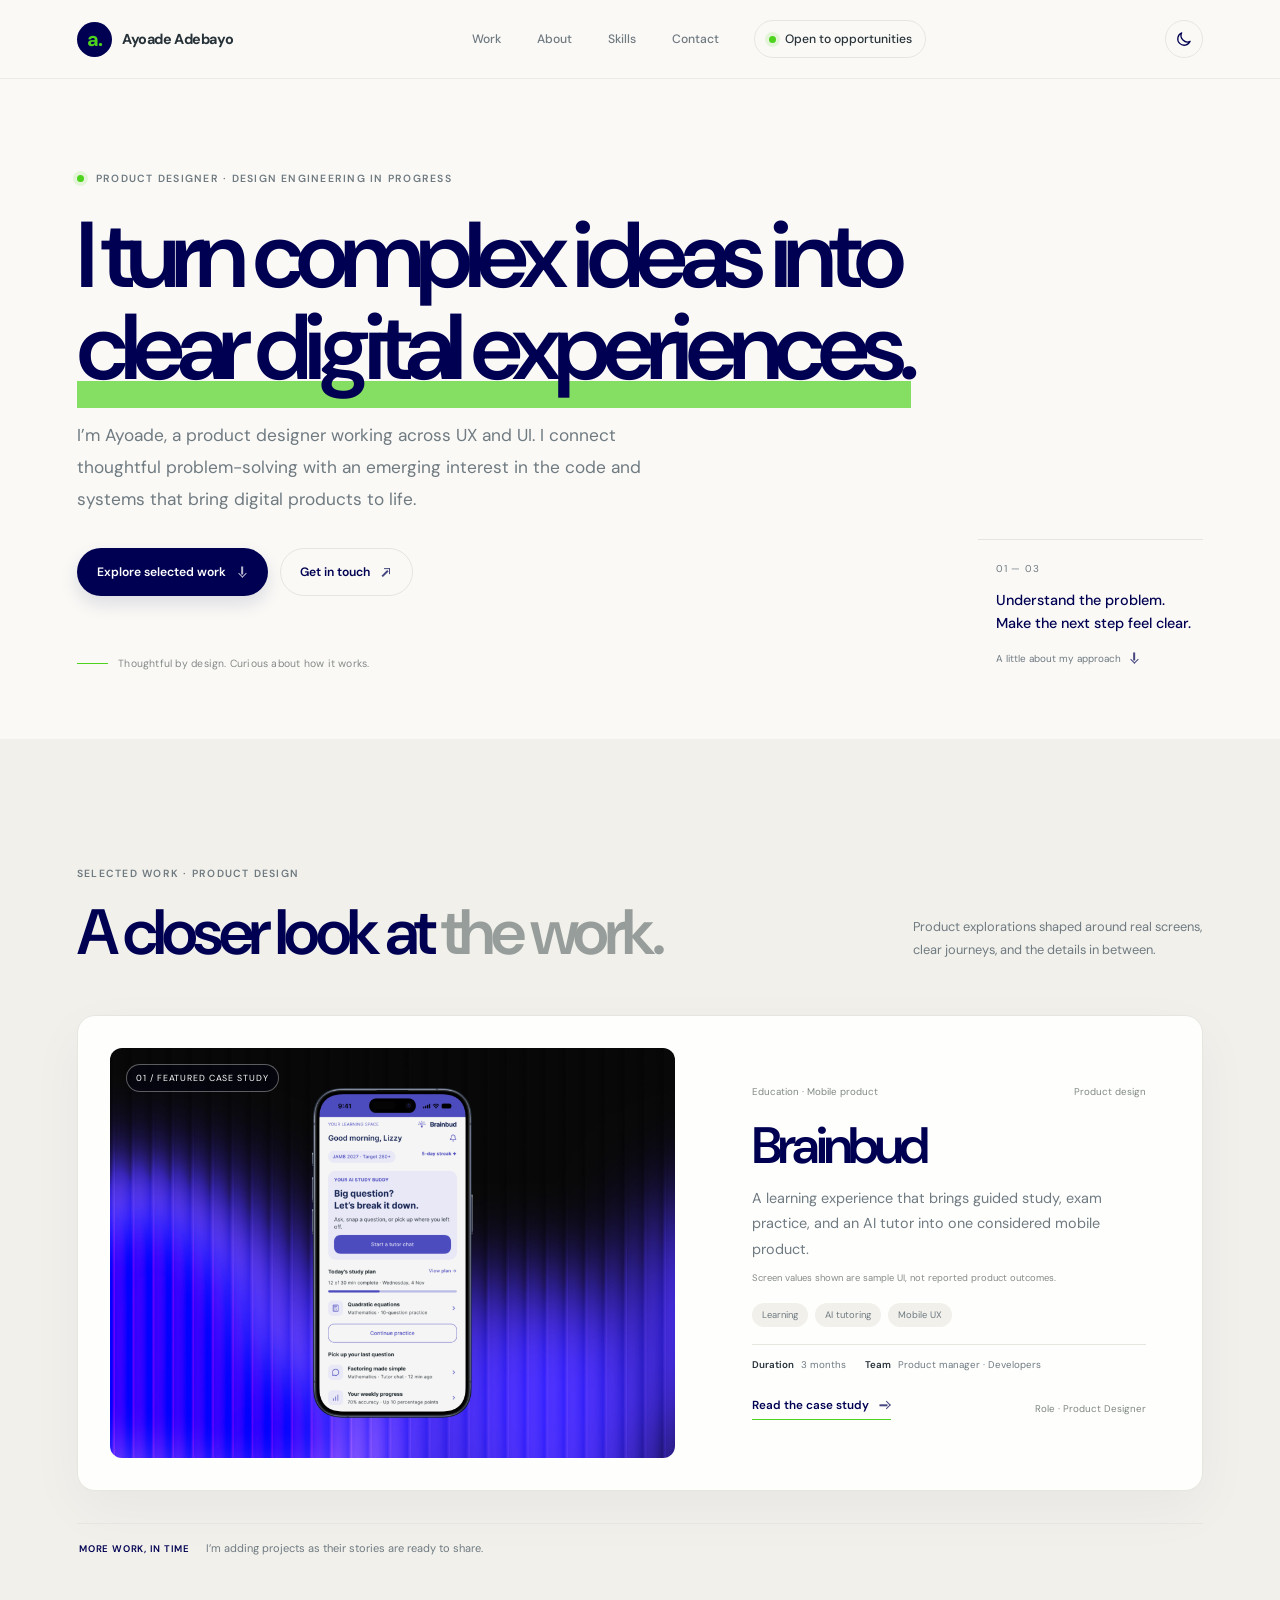
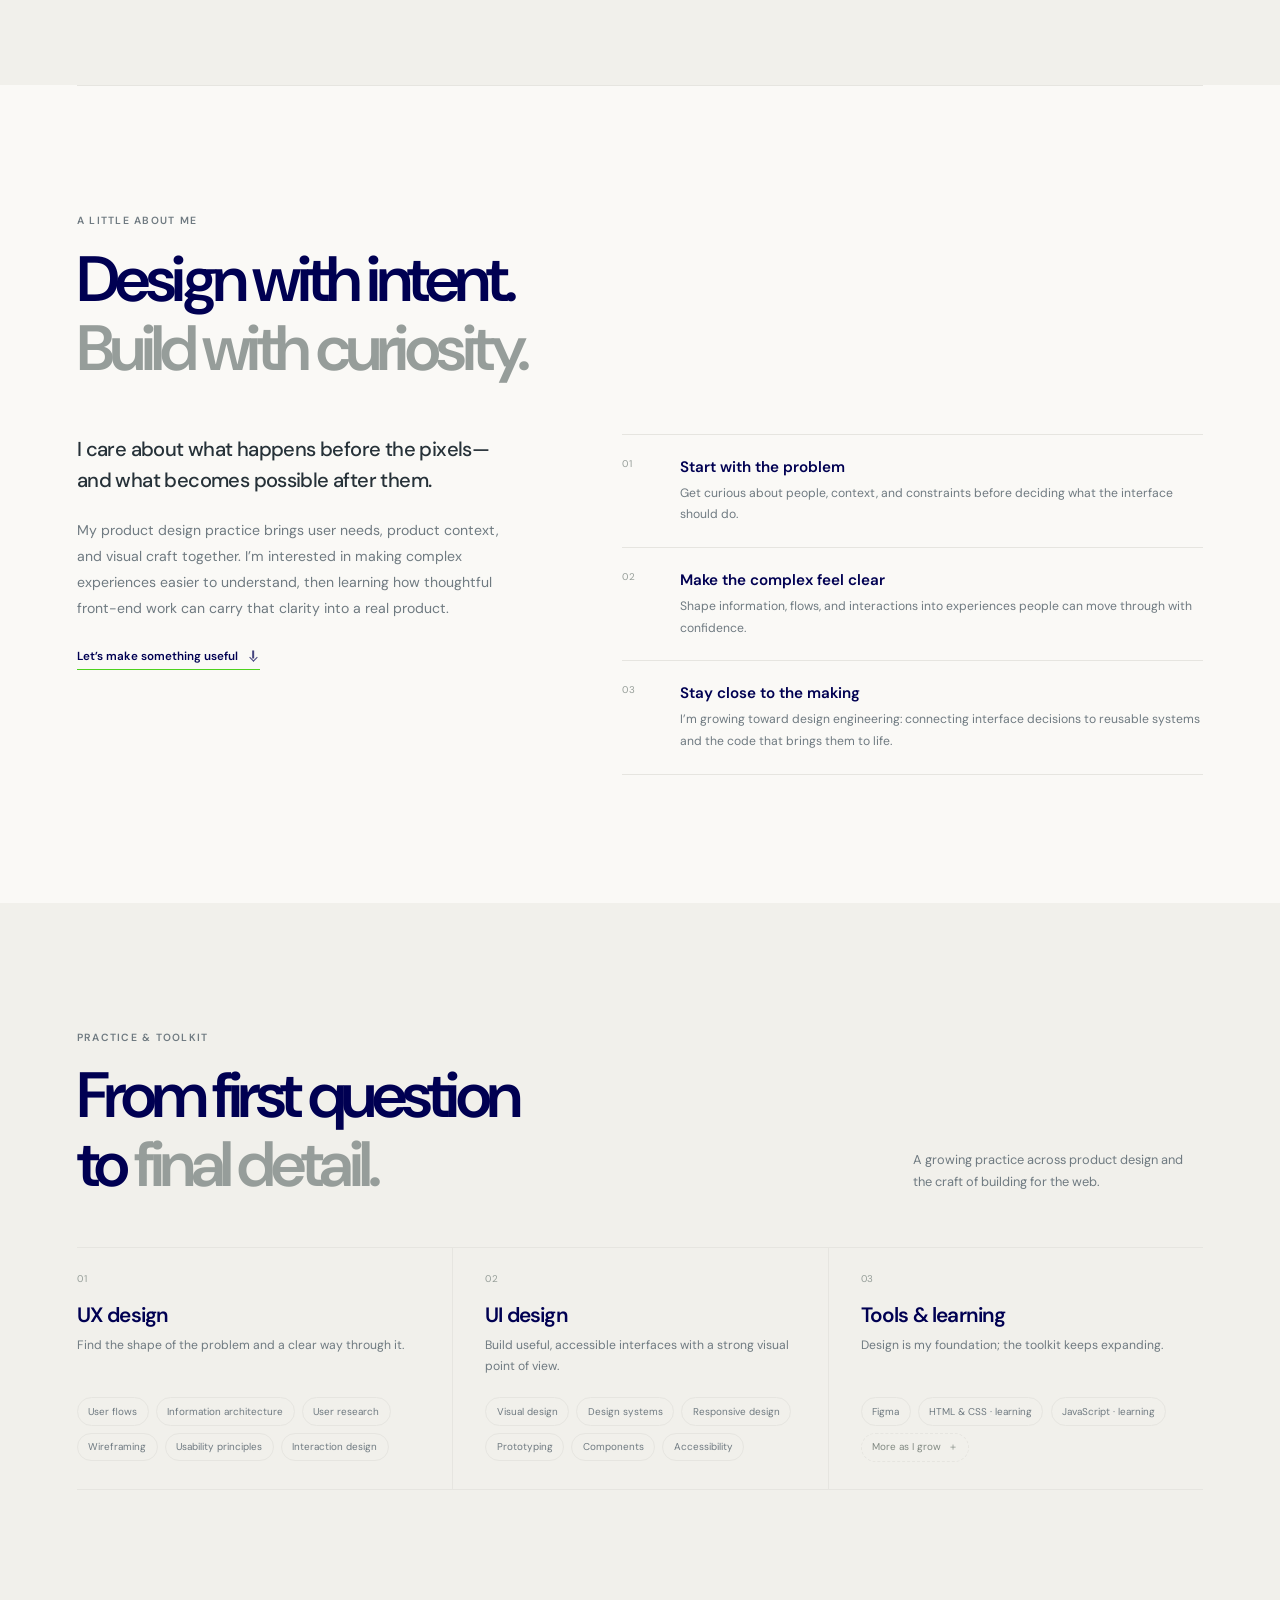
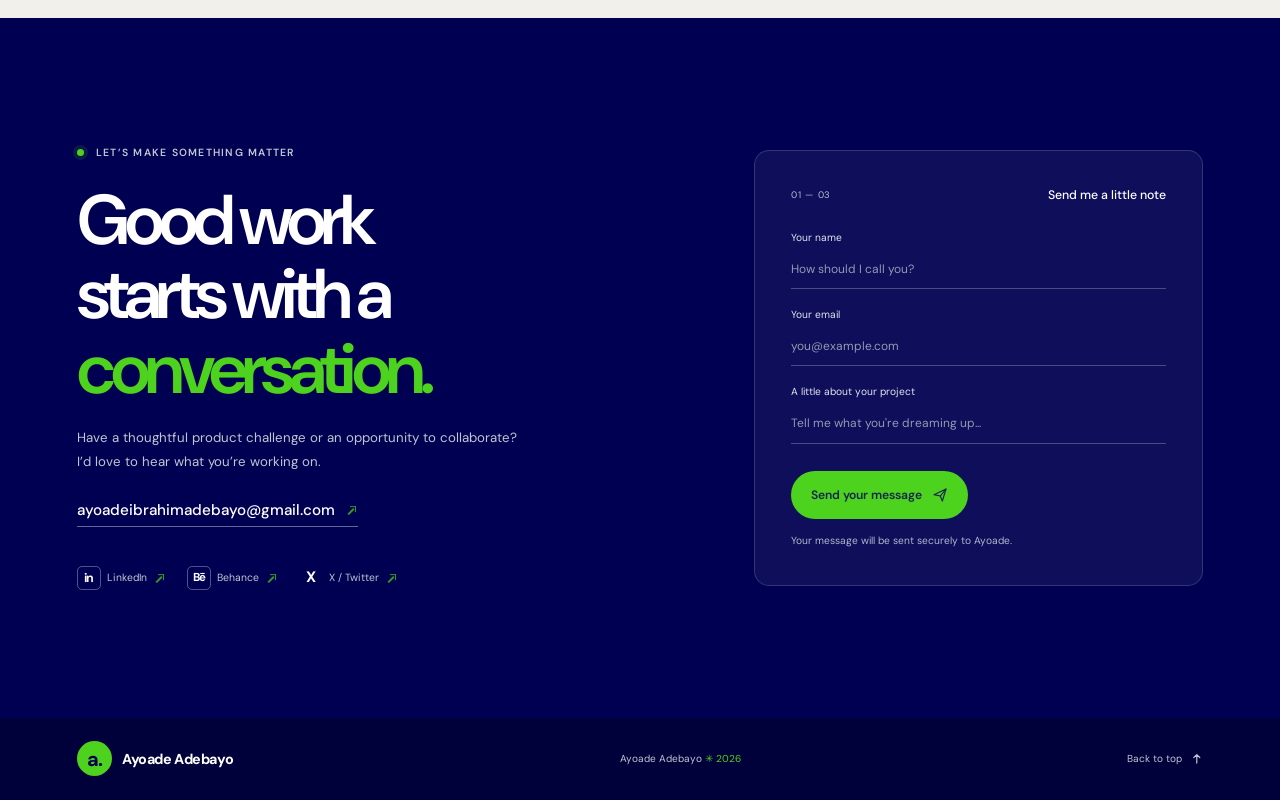
==== commit f58844f8: "Match message field to email field spacing Co-authored-by: Copilot <223556219+Copilot@users.noreply." ====
--- a/index.html
+++ b/index.html
@@ -135,7 +135,7 @@
             <input type="hidden" name="_subject" value="Portfolio inquiry for Ayoade Adebayo">
             <label for="name">Your name</label><input id="name" name="name" type="text" placeholder="How should I call you?" autocomplete="name" required>
             <label for="email">Your email</label><input id="email" name="email" type="email" placeholder="you@example.com" autocomplete="email" required>
-            <label for="message">A little about your project</label><textarea id="message" name="message" rows="3" placeholder="Tell me what you're dreaming up..." required></textarea>
+            <label for="message">A little about your project</label><textarea id="message" name="message" rows="1" placeholder="Tell me what you're dreaming up..." required></textarea>
             <button class="button button-lime" type="submit">Send your message <svg class="send-icon" viewBox="0 0 24 24" fill="none" aria-hidden="true"><path d="M3 11.5 21 3l-5.5 18-3.1-7.4L3 11.5Z" stroke="currentColor" stroke-width="1.7" stroke-linecap="round" stroke-linejoin="round"/><path d="m12.4 13.6 8.6-10.6" stroke="currentColor" stroke-width="1.7" stroke-linecap="round" stroke-linejoin="round"/></svg></button>
             <p class="form-status" id="form-status" role="status" aria-live="polite">Your message will be sent securely to Ayoade.</p>
           </form>
--- a/styles.css
+++ b/styles.css
@@ -157,6 +157,7 @@
 .form-heading p { margin: 0; color: #fff; font-size: .77rem; font-weight: 500; }
 .contact-form label { display: block; margin: 1.15rem 0 .4rem; color: #e3e5ec; font-size: .64rem; }
 .contact-form input, .contact-form textarea { width: 100%; padding: .7rem 0; border: 0; border-bottom: 1px solid rgba(255,255,255,.25); border-radius: 0; outline: 0; background: transparent; color: #fff; font-size: .75rem; resize: vertical; transition: border-color .2s ease; }
+.contact-form textarea { height: auto; padding: .7rem 0; line-height: normal; resize: none; }
 .contact-form input::placeholder, .contact-form textarea::placeholder { color: #929ab0; }
 .contact-form input:focus, .contact-form textarea:focus { border-color: var(--color-accent); }
 .button-lime { margin-top: 1.4rem; background: var(--color-accent); color: var(--color-ink-navy); }
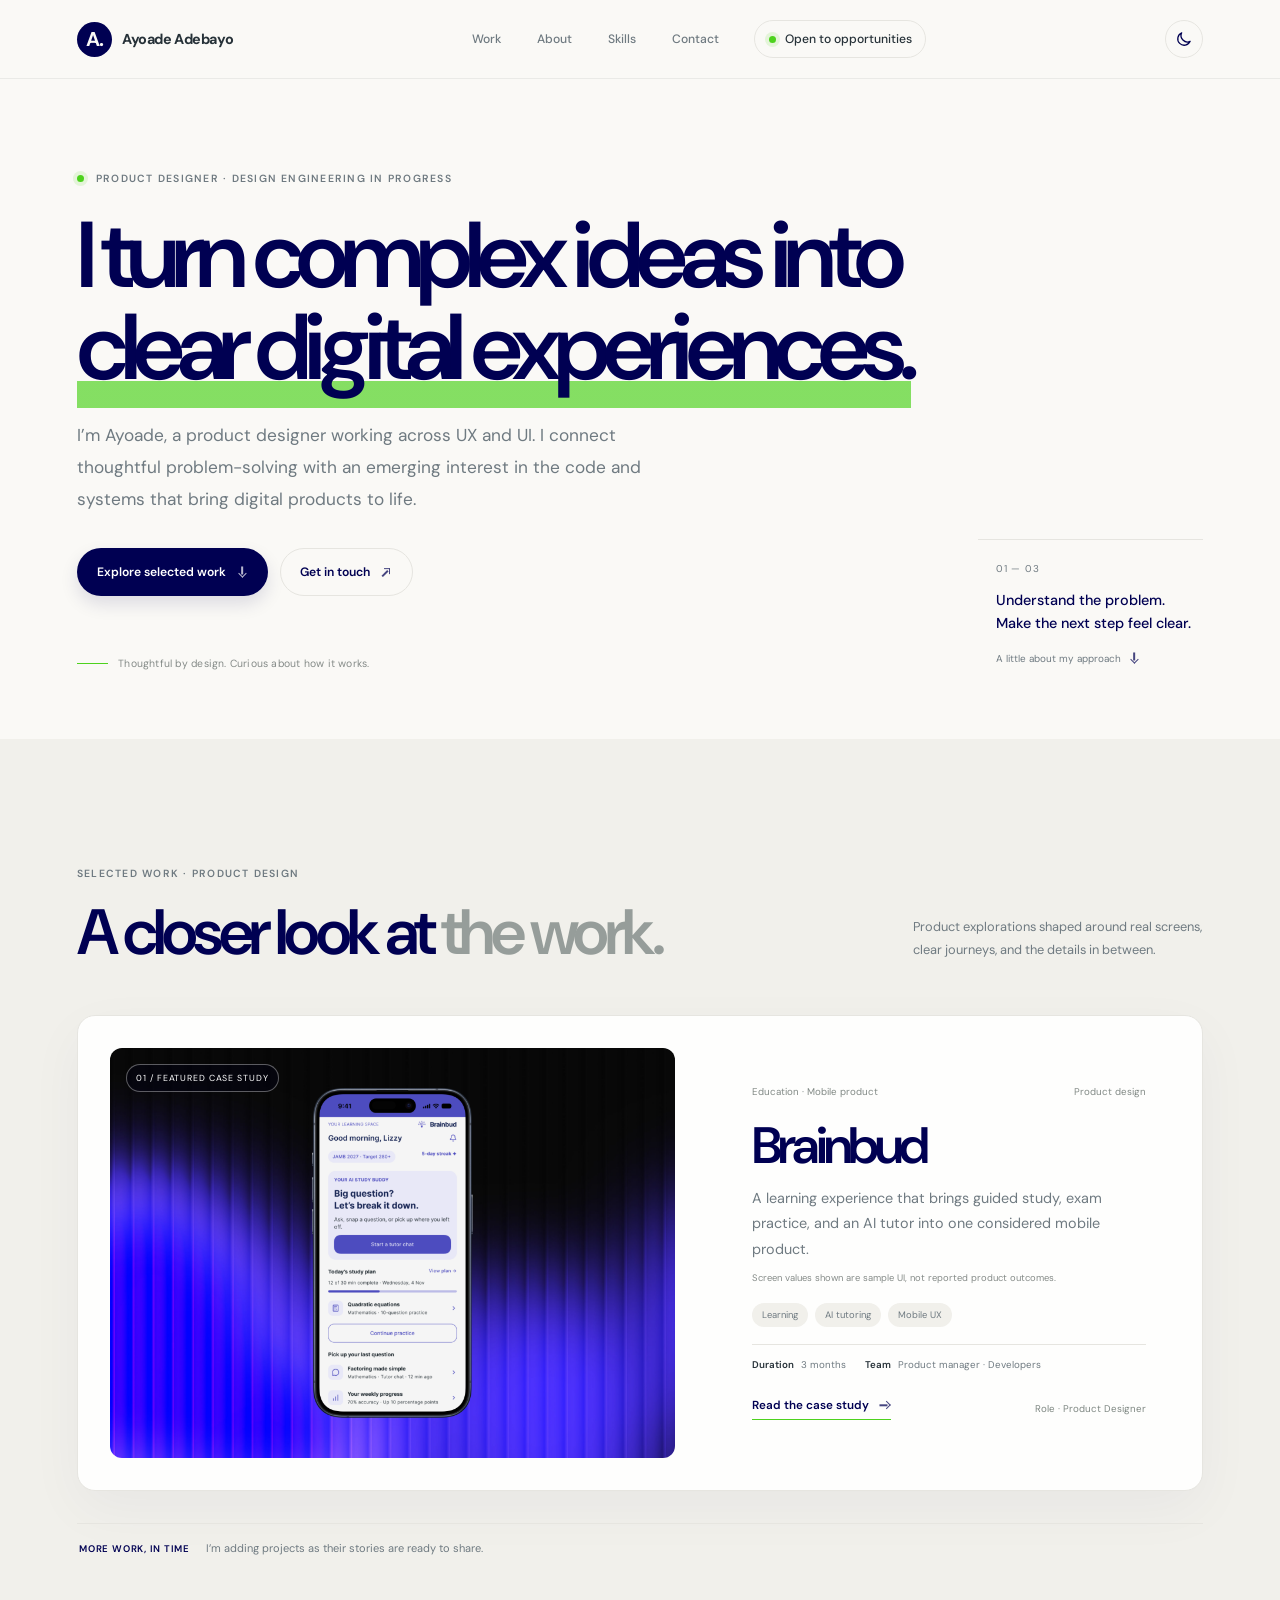
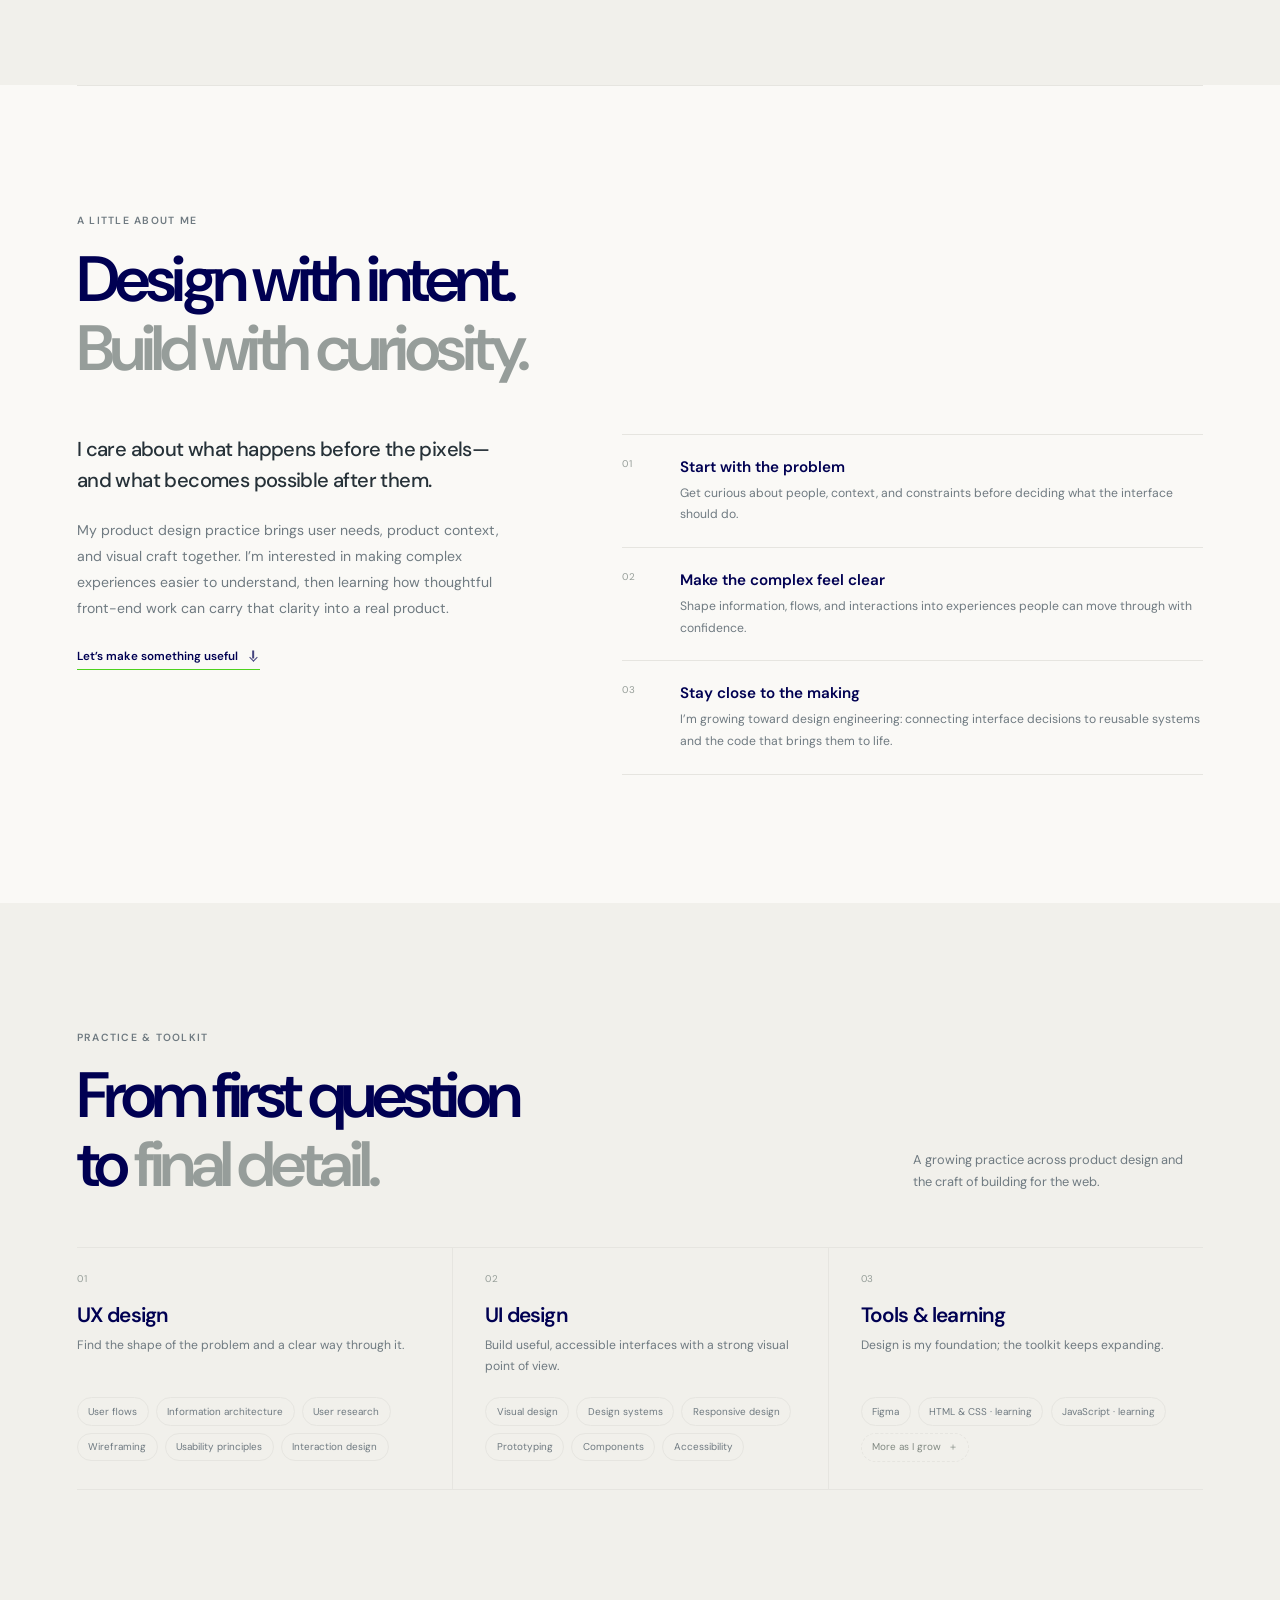
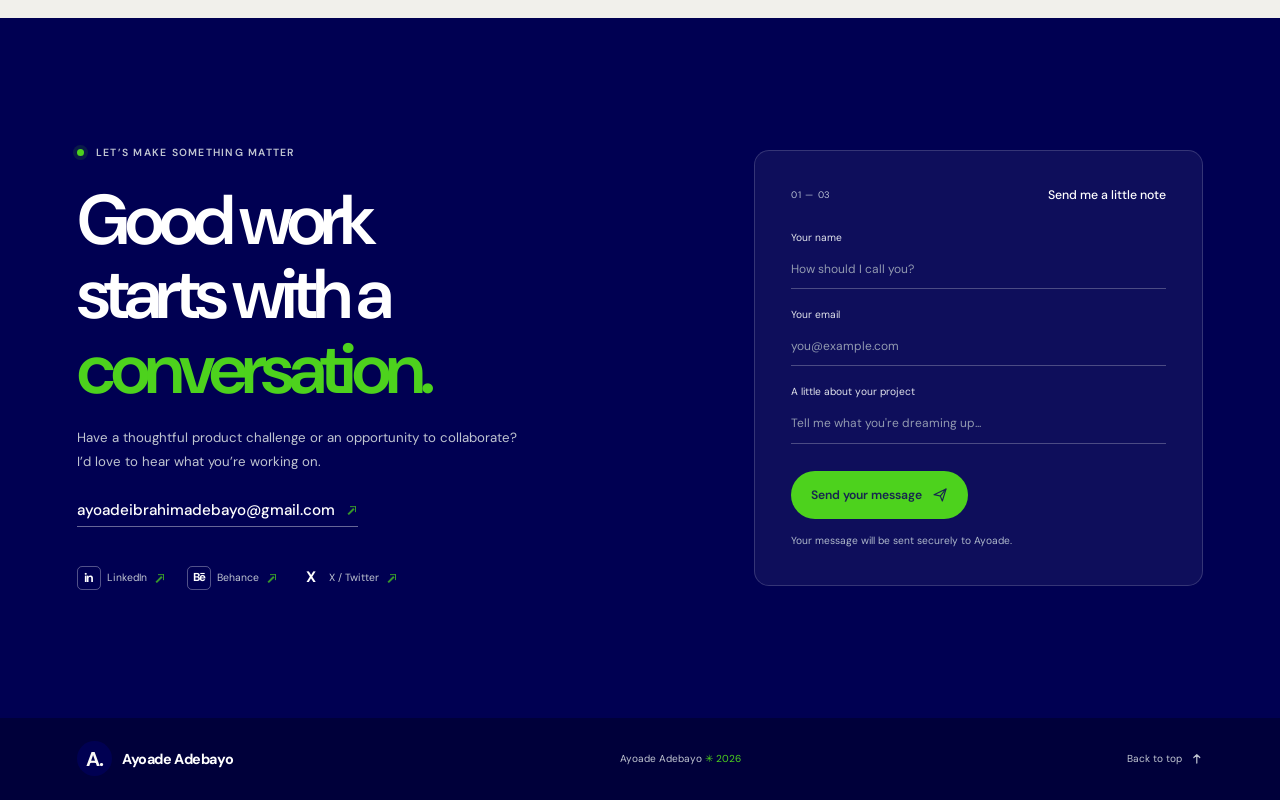
==== commit 1eeea523: "Update avatar to uppercase A with theme-aware color Co-authored-by: Copilot <223556219+Copilot@users" ====
--- a/index.html
+++ b/index.html
@@ -16,7 +16,7 @@
     <a class="skip-link" href="#main">Skip to content</a>
     <header class="site-header">
       <nav class="nav-shell" aria-label="Main navigation">
-        <a class="wordmark" href="#home" aria-label="Ayoade Adebayo, home"><span class="wordmark-mark" aria-hidden="true">a.</span><span>Ayoade Adebayo</span></a>
+        <a class="wordmark" href="#home" aria-label="Ayoade Adebayo, home"><span class="wordmark-mark" aria-hidden="true">A.</span><span>Ayoade Adebayo</span></a>
         <div class="nav-links" id="primary-nav">
           <a href="#work">Work</a><a href="#about">About</a><a href="#skills">Skills</a><a href="#contact">Contact</a>
           <a class="nav-availability" href="#contact"><span></span> Open to opportunities</a>
@@ -144,7 +144,7 @@
     </main>
 
     <footer class="site-footer"><div class="section-shell footer-inner">
-      <a class="wordmark footer-wordmark" href="#home"><span class="wordmark-mark" aria-hidden="true">a.</span><span>Ayoade Adebayo</span></a>
+      <a class="wordmark footer-wordmark" href="#home"><span class="wordmark-mark" aria-hidden="true">A.</span><span>Ayoade Adebayo</span></a>
       <p>Ayoade Adebayo <span aria-hidden="true">✳</span> <span id="current-year"></span></p>
       <a href="#home" class="back-top">Back to top <svg class="back-top-icon" viewBox="0 0 16 16" fill="none" aria-hidden="true"><path d="M8 13V3m0 0L4.5 6.5M8 3l3.5 3.5" stroke="currentColor" stroke-width="1.4" stroke-linecap="round" stroke-linejoin="round"/></svg></a>
     </div></footer>
--- a/styles.css
+++ b/styles.css
@@ -34,7 +34,7 @@
 .site-header { position: sticky; z-index: 20; top: 0; border-bottom: 1px solid rgba(38,49,56,.08); background: rgba(250,249,246,.94); backdrop-filter: blur(16px); }
 .nav-shell { min-height: 78px; display: flex; align-items: center; justify-content: space-between; }
 .wordmark { display: inline-flex; align-items: center; gap: .65rem; font-size: .9rem; font-weight: 700; letter-spacing: -.03em; }
-.wordmark-mark { display: grid; width: 35px; height: 35px; place-items: center; border-radius: 50%; background: var(--color-primary); color: var(--color-accent); font-size: 1.25rem; letter-spacing: -.08em; }
+.wordmark-mark { display: grid; width: 35px; height: 35px; place-items: center; border-radius: 50%; background: var(--color-primary); color: var(--color-background); font-size: 1.25rem; letter-spacing: -.08em; }
 .nav-links { display: flex; align-items: center; gap: clamp(1.25rem, 2.8vw, 2.5rem); color: var(--color-muted); font-size: .76rem; font-weight: 500; }
 .nav-links > a:not(.nav-availability) { transition: color .2s ease; }
 .nav-links > a:not(.nav-availability):hover, .nav-links > a:not(.nav-availability):focus-visible { color: var(--color-primary); }
@@ -171,7 +171,6 @@
 .site-footer { background: #00003a; color: #c0c5d1; }
 .footer-inner { min-height: 82px; display: flex; align-items: center; justify-content: space-between; gap: 1rem; }
 .footer-wordmark { color: #fff; }
-.footer-wordmark .wordmark-mark { background: var(--color-accent); color: var(--color-deep); }
 .footer-inner p, .back-top { margin: 0; font-size: .63rem; }
 .back-top { display: inline-flex; align-items: center; gap: .45rem; }
 .back-top-icon { width: .85rem; height: .85rem; transition: transform .2s ease; }
@@ -469,7 +468,6 @@
 [data-theme="dark"] .learning-grid article { border-color: var(--color-line); }
 [data-theme="dark"] .case-next { border-color: var(--color-line); }
 [data-theme="dark"] .site-footer { background: #08091d; }
-[data-theme="dark"] .footer-wordmark .wordmark-mark { color: var(--color-deep); }
 [data-theme="dark"] .theme-toggle:hover { background: #292b35; }
 
 @media (prefers-reduced-motion: reduce) {
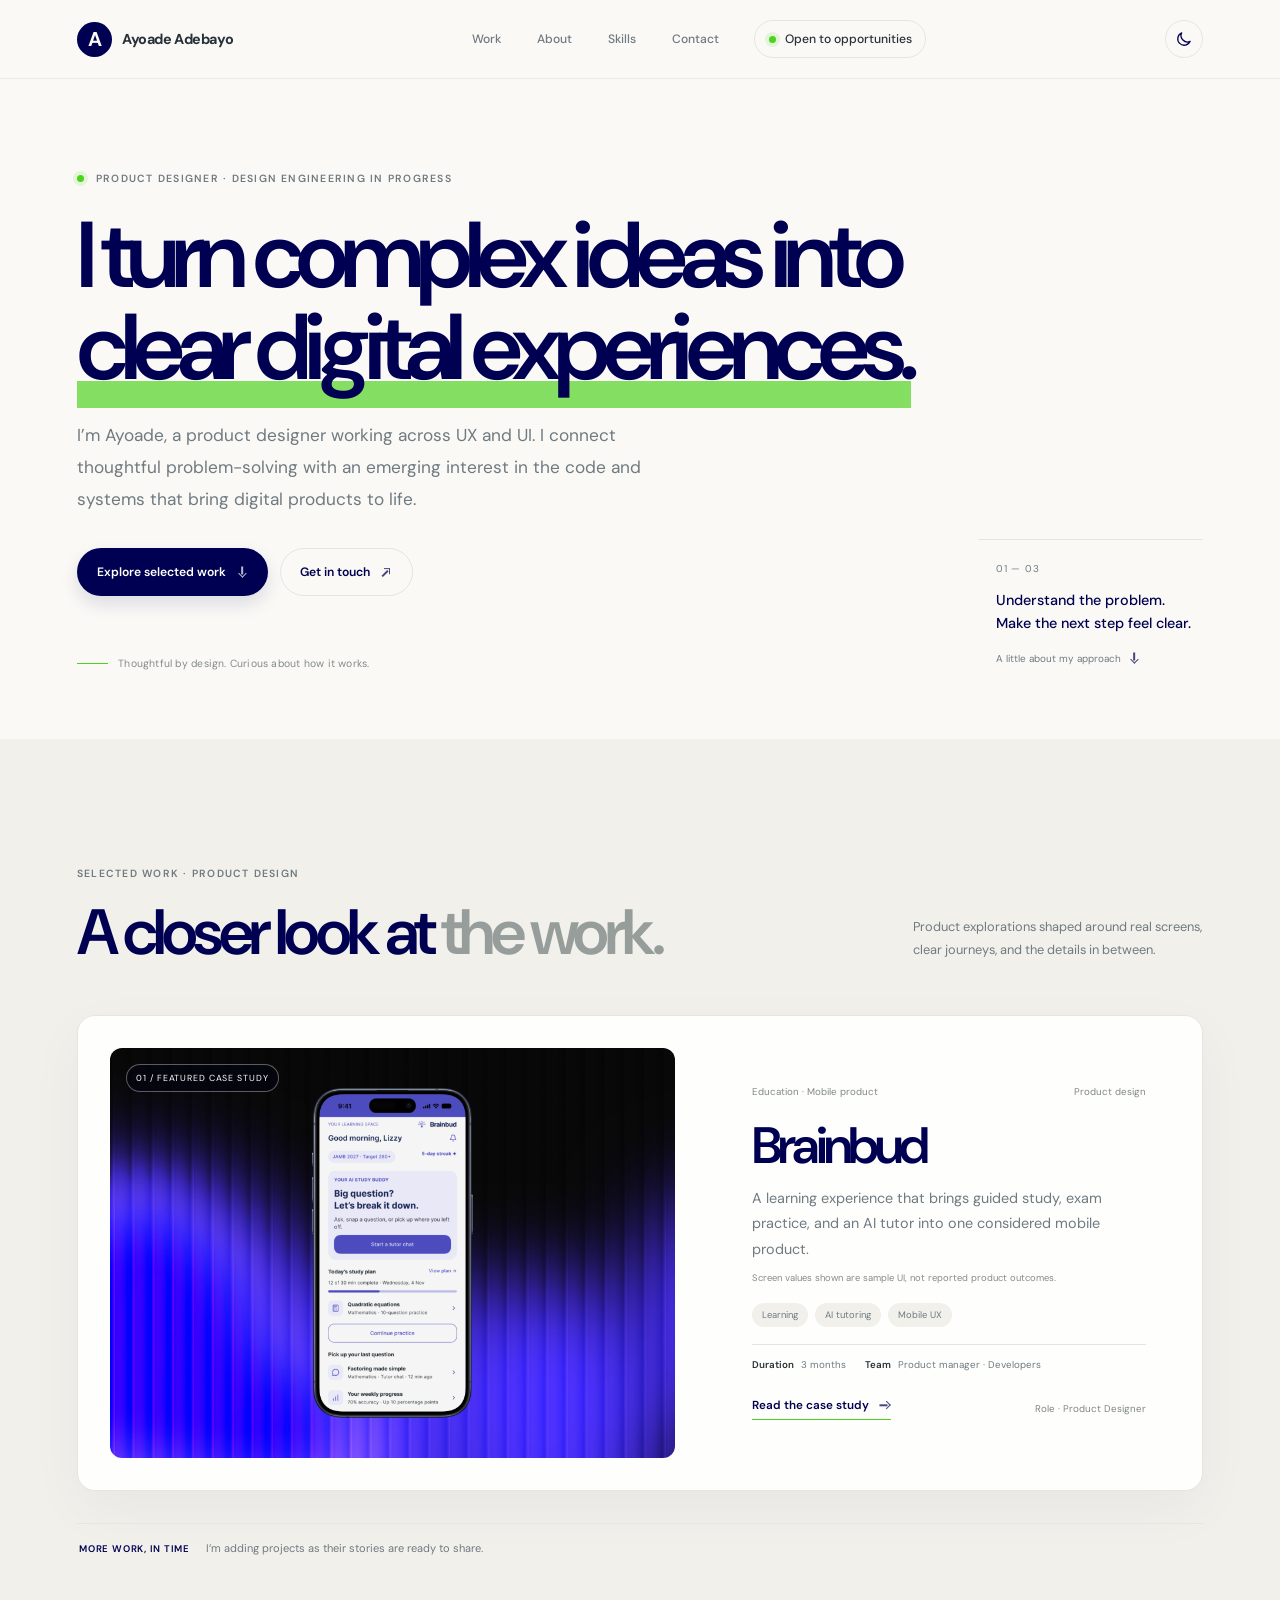
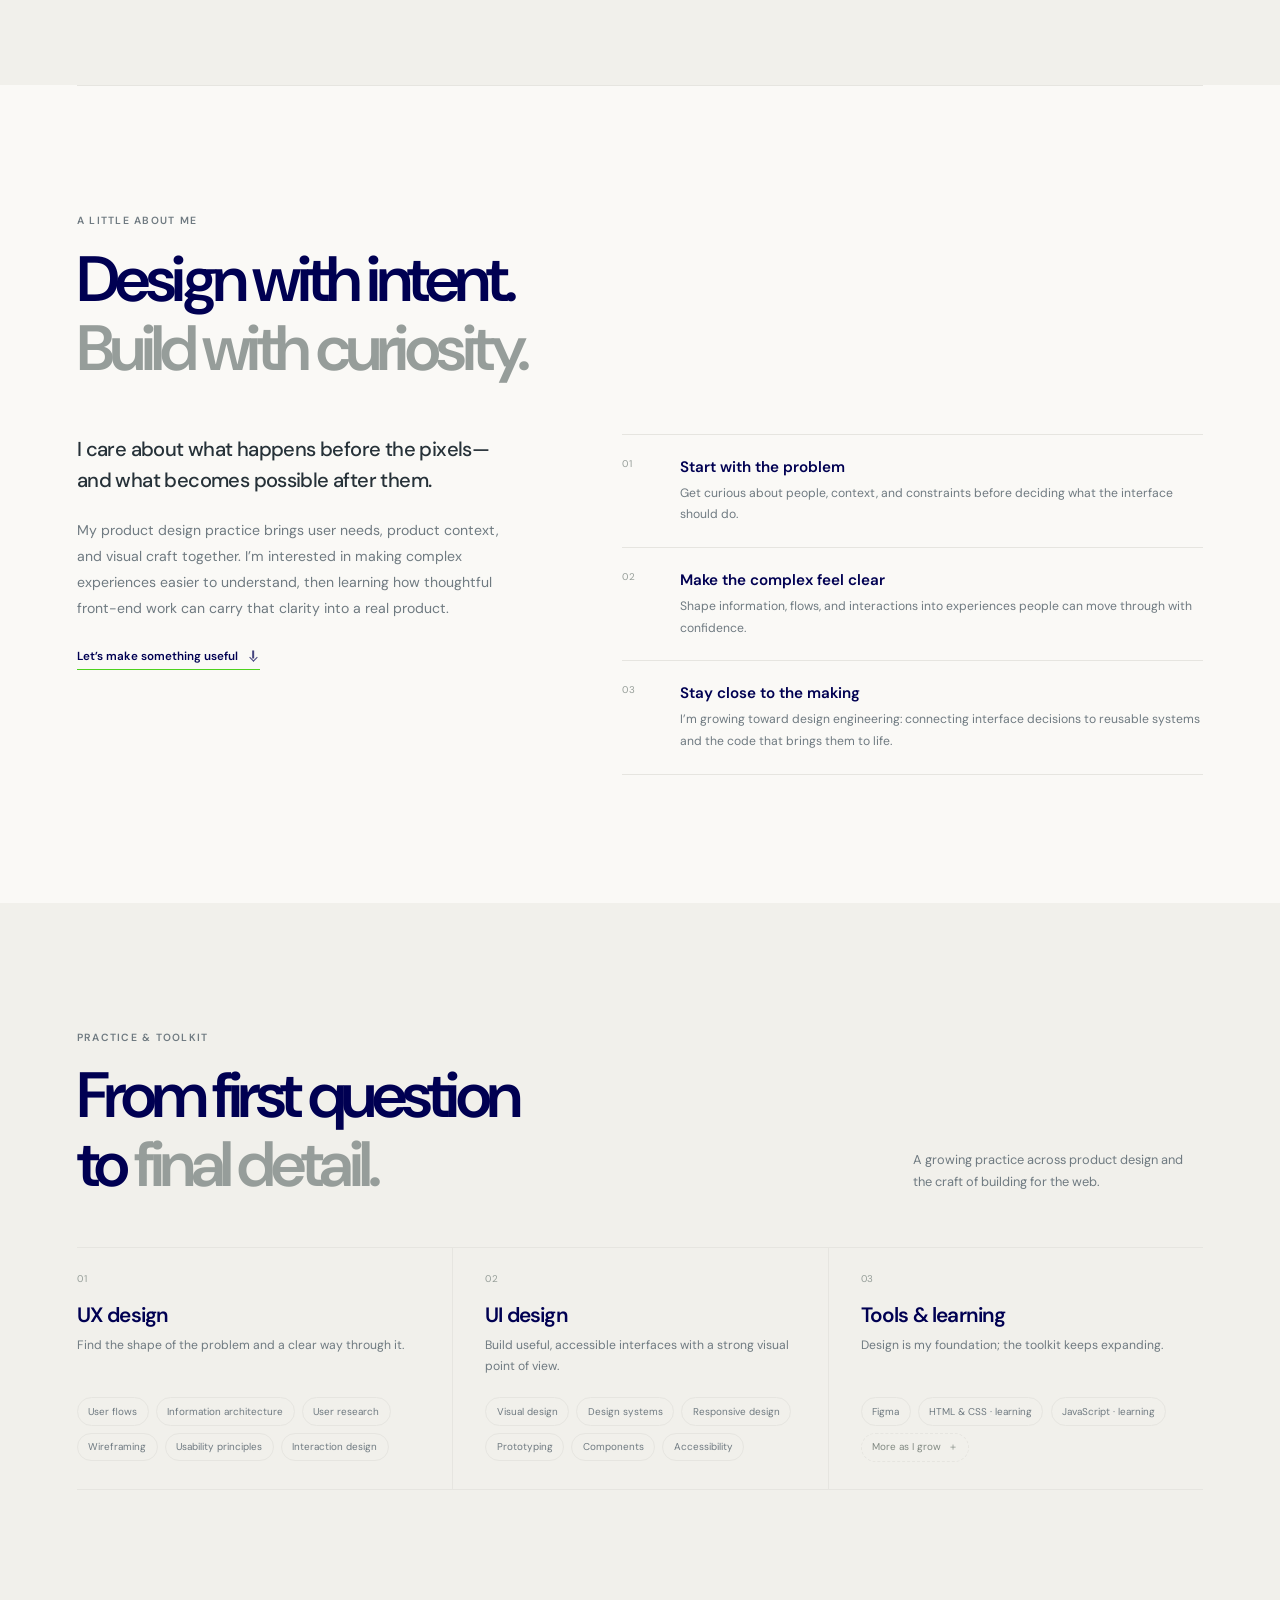
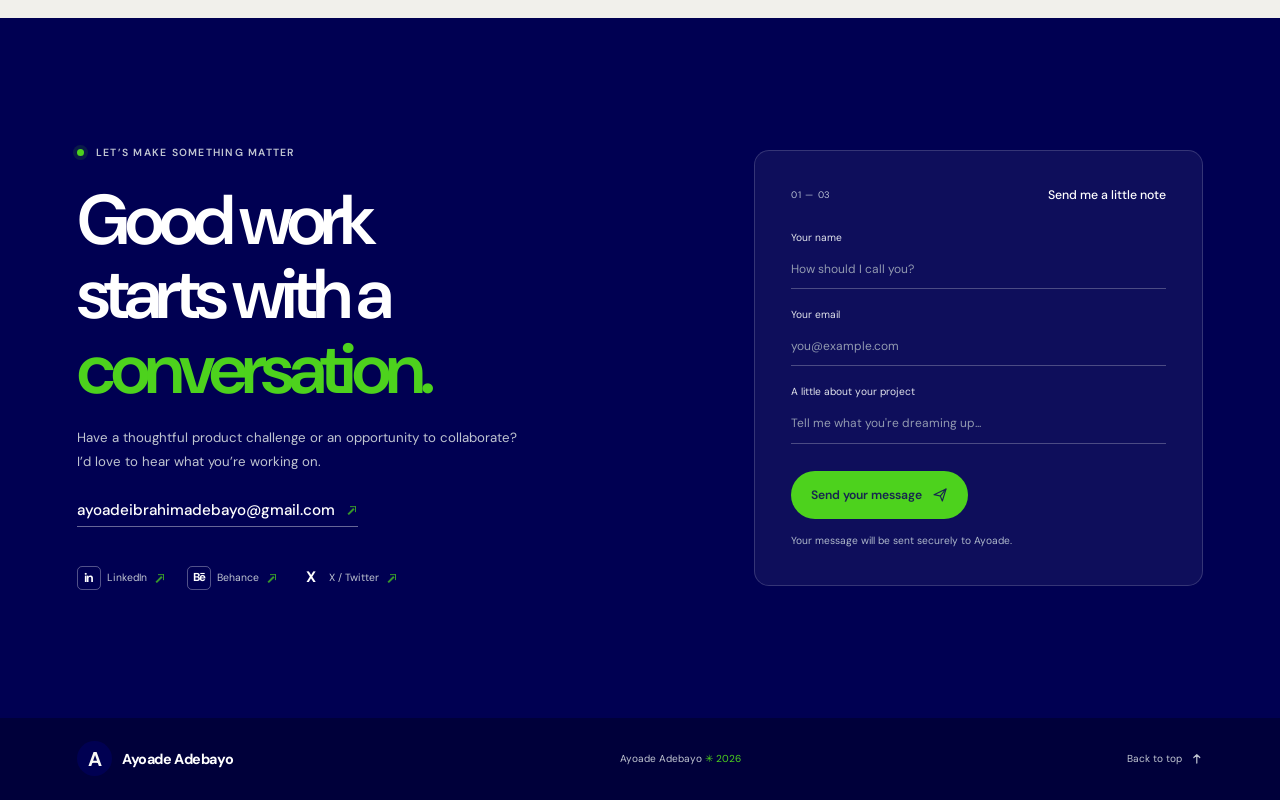
==== commit bfaa1c23: "Remove period from avatar mark Co-authored-by: Copilot <223556219+Copilot@users.noreply.github.com>" ====
--- a/index.html
+++ b/index.html
@@ -16,7 +16,7 @@
     <a class="skip-link" href="#main">Skip to content</a>
     <header class="site-header">
       <nav class="nav-shell" aria-label="Main navigation">
-        <a class="wordmark" href="#home" aria-label="Ayoade Adebayo, home"><span class="wordmark-mark" aria-hidden="true">A.</span><span>Ayoade Adebayo</span></a>
+        <a class="wordmark" href="#home" aria-label="Ayoade Adebayo, home"><span class="wordmark-mark" aria-hidden="true">A</span><span>Ayoade Adebayo</span></a>
         <div class="nav-links" id="primary-nav">
           <a href="#work">Work</a><a href="#about">About</a><a href="#skills">Skills</a><a href="#contact">Contact</a>
           <a class="nav-availability" href="#contact"><span></span> Open to opportunities</a>
@@ -144,7 +144,7 @@
     </main>
 
     <footer class="site-footer"><div class="section-shell footer-inner">
-      <a class="wordmark footer-wordmark" href="#home"><span class="wordmark-mark" aria-hidden="true">A.</span><span>Ayoade Adebayo</span></a>
+      <a class="wordmark footer-wordmark" href="#home"><span class="wordmark-mark" aria-hidden="true">A</span><span>Ayoade Adebayo</span></a>
       <p>Ayoade Adebayo <span aria-hidden="true">✳</span> <span id="current-year"></span></p>
       <a href="#home" class="back-top">Back to top <svg class="back-top-icon" viewBox="0 0 16 16" fill="none" aria-hidden="true"><path d="M8 13V3m0 0L4.5 6.5M8 3l3.5 3.5" stroke="currentColor" stroke-width="1.4" stroke-linecap="round" stroke-linejoin="round"/></svg></a>
     </div></footer>
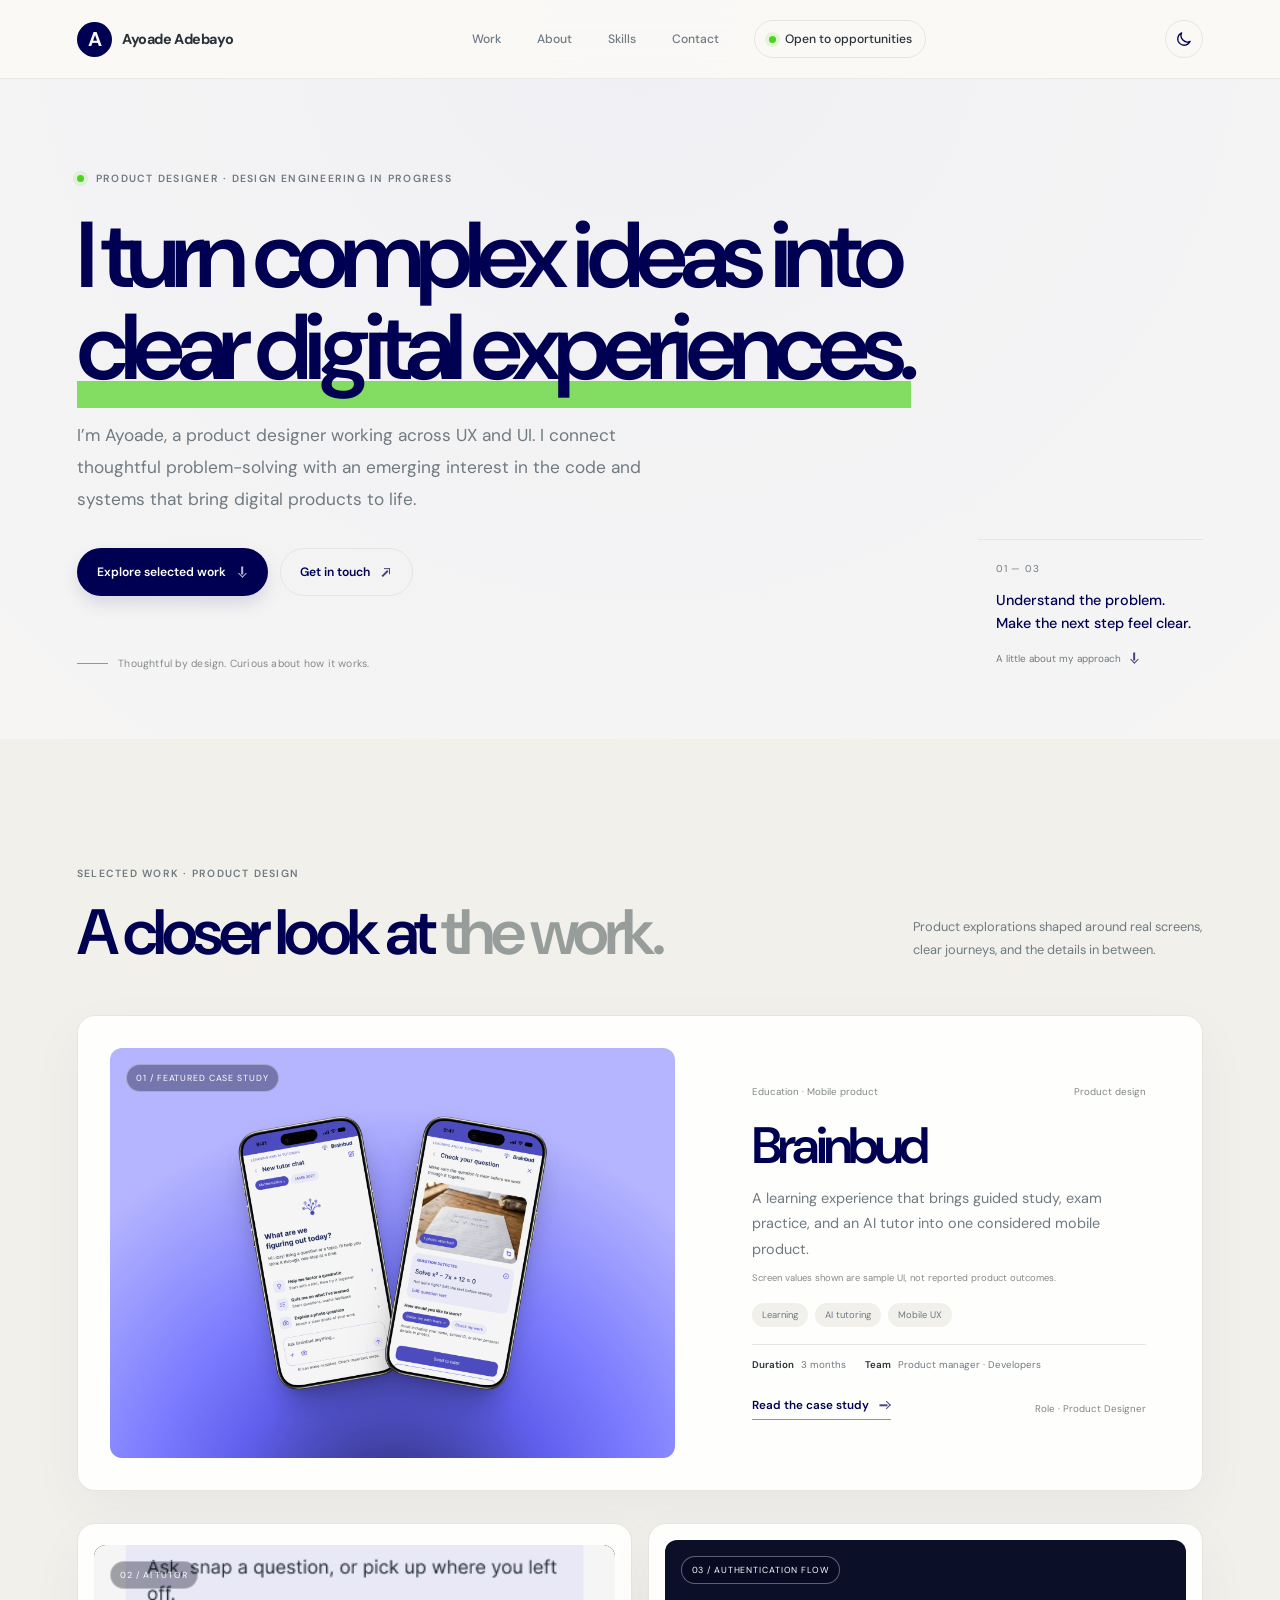
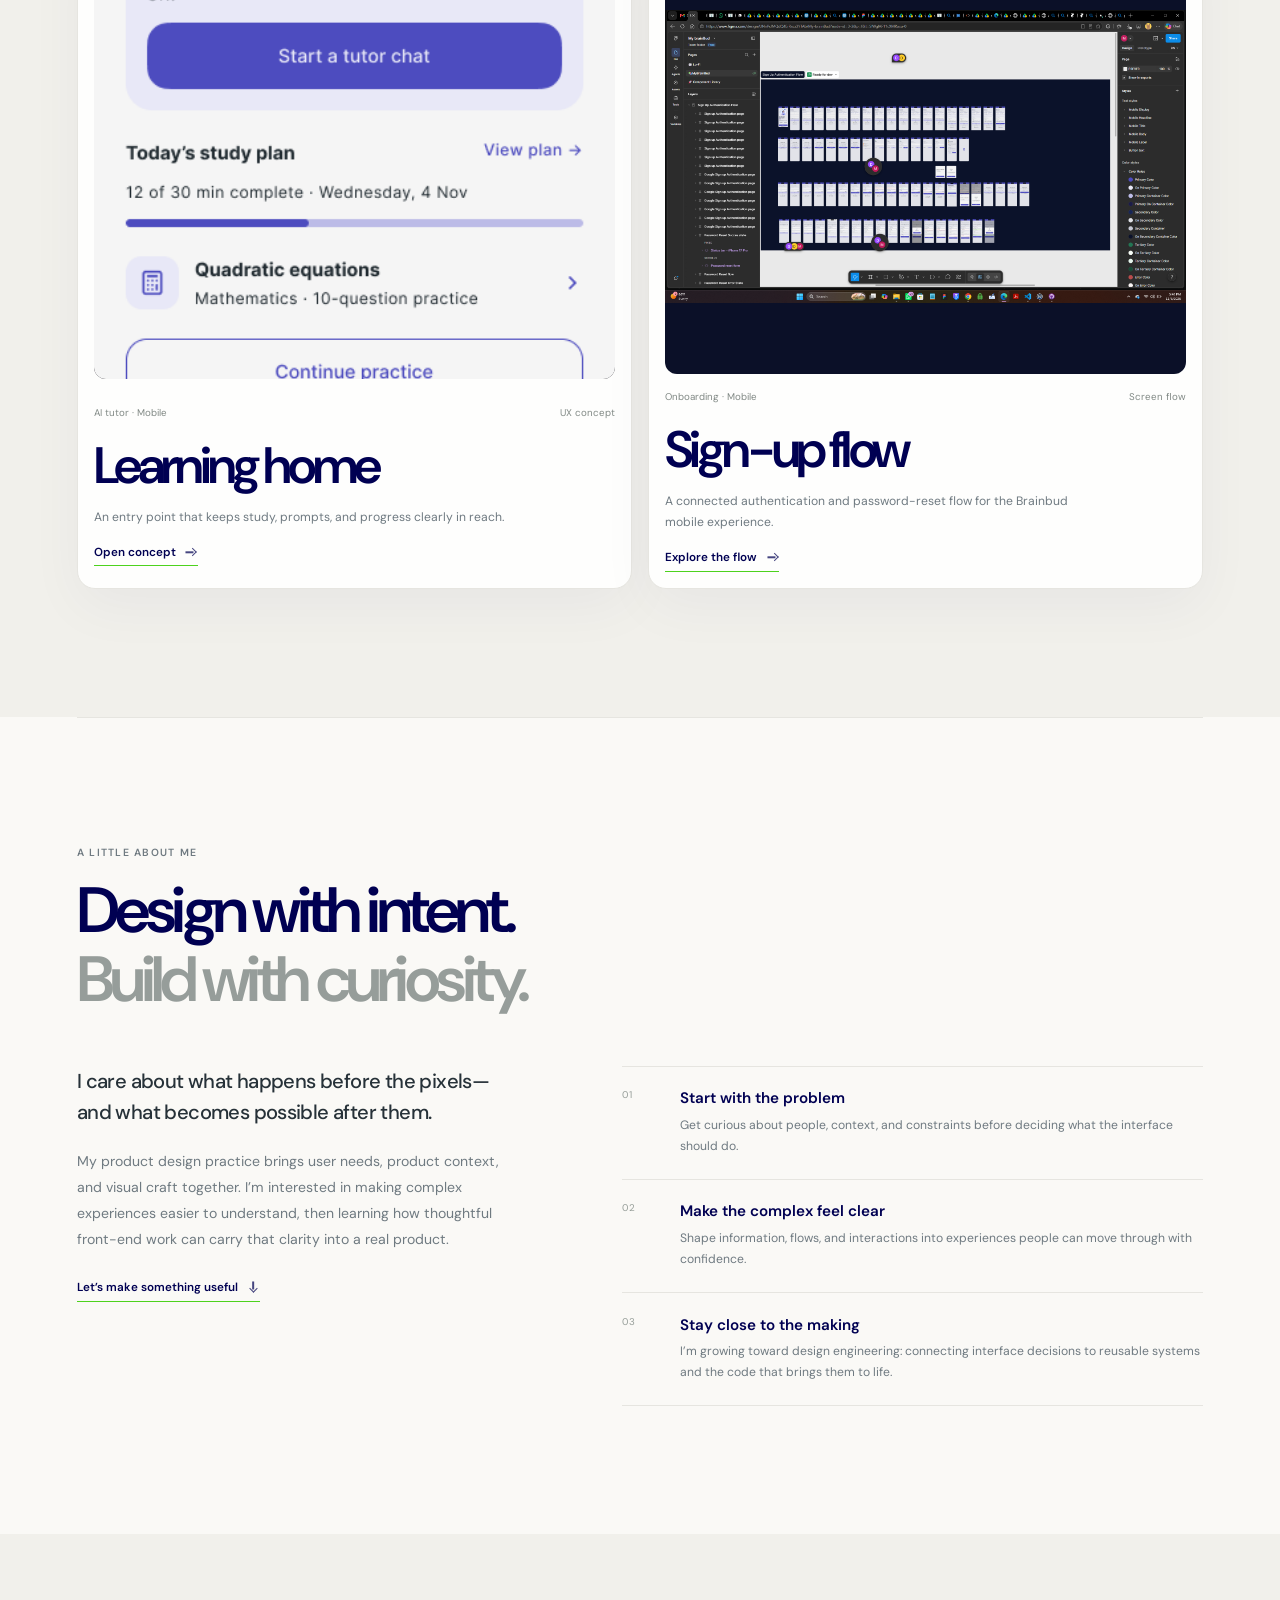
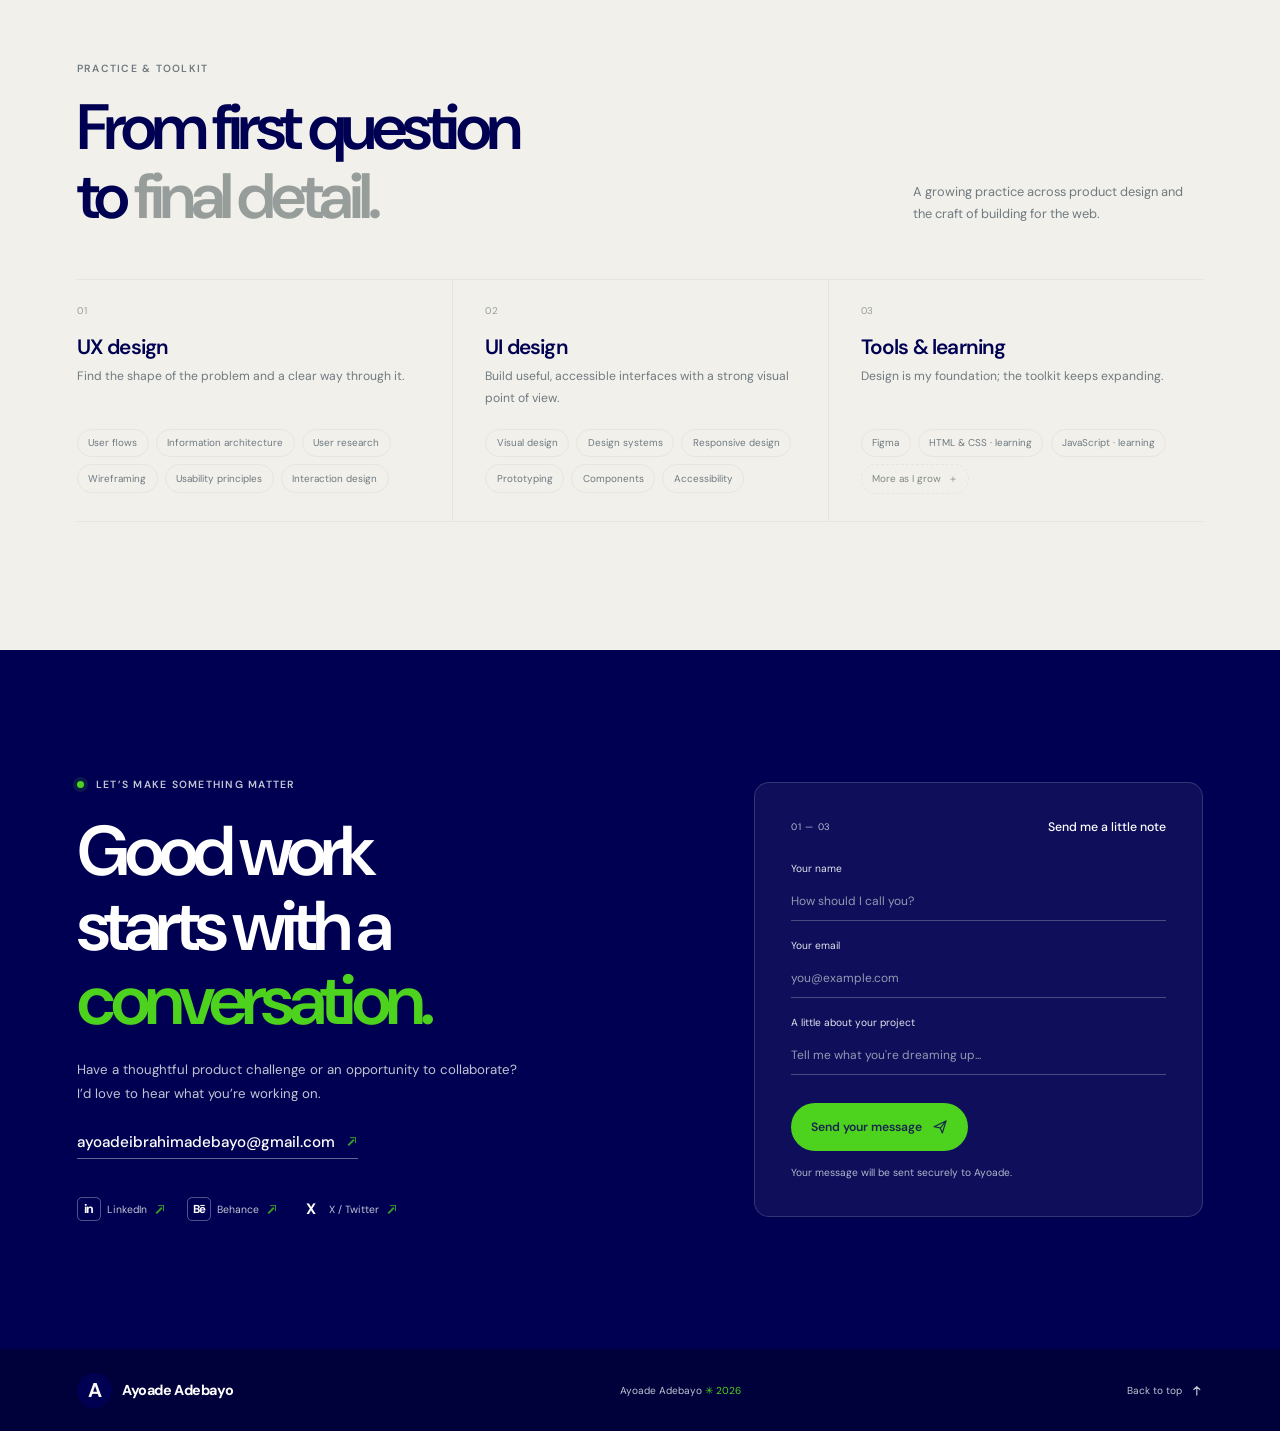
==== commit 9013b2bb: "Add Brainbud portfolio imagery and refine case study Co-authored-by: Copilot <223556219+Copilot@user" ====
--- a/index.html
+++ b/index.html
@@ -63,8 +63,8 @@
           </div>
           <div class="project-grid">
             <article class="project-card project-card-brainbud">
-              <a class="project-image-link brainbud-card-image" href="brainbud.html#screens" aria-label="Explore the Brainbud project screens">
-                <img src="61shots_so.png" alt="Brainbud learning dashboard shown in a phone mockup against a purple background" fetchpriority="high">
+              <a class="project-image-link brainbud-card-image" href="brainbud.html#features" aria-label="Explore the Brainbud project highlights">
+                <img src="251shots_so.png" alt="Brainbud AI tutor and photo-question flow shown in two phone mockups against a purple background" fetchpriority="high">
                 <span class="project-image-overlay"><span>Explore the project screens</span><span class="project-image-icon action-mark--right" aria-hidden="true"></span></span>
                 <span class="image-index">01 / FEATURED CASE STUDY</span>
               </a>
@@ -79,7 +79,35 @@
               </div>
             </article>
 
-            <p class="work-coming-soon"><span>More work, in time</span> I’m adding projects as their stories are ready to share.</p>
+            <div class="mini-projects" aria-label="Additional project highlights">
+              <article class="project-card project-card-mini">
+                <a class="project-image-link project-image-link-mini" href="brainbud.html#features" aria-label="Explore the AI tutor concept">
+                  <img src="My%20brainBud%20(1)/Learning%20and%20AI%20tutoring.png" alt="Brainbud learning home with study activity and AI tutor prompts">
+                  <span class="project-image-overlay"><span>View AI tutor concept</span><span class="project-image-icon action-mark--right" aria-hidden="true"></span></span>
+                  <span class="image-index">02 / AI TUTOR</span>
+                </a>
+                <div class="project-story">
+                  <div class="project-meta"><span>AI tutor · Mobile</span><span>UX concept</span></div>
+                  <h3>Learning home</h3>
+                  <p class="project-summary">An entry point that keeps study, prompts, and progress clearly in reach.</p>
+                  <div class="project-actions"><a class="project-link" href="brainbud.html#features">Open concept <span class="action-mark action-mark--right" aria-hidden="true"></span></a></div>
+                </div>
+              </article>
+
+              <article class="project-card project-card-mini">
+                <a class="project-image-link project-image-link-mini project-image-link-screenshot" href="brainbud.html#features" aria-label="Explore the Brainbud authentication flow">
+                  <img src="Screenshot (108).png" alt="Figma canvas showing Brainbud sign-up and password reset screen flows">
+                  <span class="project-image-overlay"><span>View authentication flow</span><span class="project-image-icon action-mark--right" aria-hidden="true"></span></span>
+                  <span class="image-index">03 / AUTHENTICATION FLOW</span>
+                </a>
+                <div class="project-story">
+                  <div class="project-meta"><span>Onboarding · Mobile</span><span>Screen flow</span></div>
+                  <h3>Sign-up flow</h3>
+                  <p class="project-summary">A connected authentication and password-reset flow for the Brainbud mobile experience.</p>
+                  <div class="project-actions"><a class="project-link" href="brainbud.html#features">Explore the flow <span class="action-mark action-mark--right" aria-hidden="true"></span></a></div>
+                </div>
+              </article>
+            </div>
           </div>
         </div>
       </section>
--- a/styles.css
+++ b/styles.css
@@ -82,12 +82,24 @@
 .section-heading h2, .skills-heading h2 { margin: 0; color: var(--color-primary); font-size: clamp(2.4rem, 5vw, 4.35rem); font-weight: 600; letter-spacing: -.07em; line-height: 1.08; }
 .section-heading h2 span, .skills-heading h2 span { color: #969d9a; }
 
+body { background: radial-gradient(circle at top, rgba(77,76,191,.06), transparent 32%), var(--color-background); }
+
 .work-section { background: var(--color-surface-soft); }
 .work-heading, .skills-heading { display: flex; align-items: end; justify-content: space-between; gap: 2rem; margin-bottom: 3rem; }
 .work-heading > p, .skills-heading > p { max-width: 290px; margin: 0 0 .35rem; color: var(--color-muted); font-size: .8rem; line-height: 1.75; }
 .project-grid { display: grid; gap: 2rem; }
-.project-card { display: grid; grid-template-columns: minmax(0,1.15fr) minmax(0,.85fr); align-items: center; gap: clamp(2rem,6vw,6rem); min-width: 0; padding: clamp(1rem,3vw,2rem); border: 1px solid var(--color-line); border-radius: 18px; background: var(--color-surface); box-shadow: 0 18px 55px rgba(0,0,82,.045); }
+.mini-projects { display: grid; grid-template-columns: repeat(2, minmax(0, 1fr)); gap: 1rem; }
+.project-card { display: grid; grid-template-columns: minmax(0,1.15fr) minmax(0,.85fr); align-items: center; gap: clamp(2rem,6vw,6rem); min-width: 0; padding: clamp(1rem,3vw,2rem); border: 1px solid var(--color-line); border-radius: 18px; background: var(--color-surface); box-shadow: 0 18px 55px rgba(0,0,82,.045); transition: transform .2s ease, box-shadow .2s ease; }
+.project-card:hover { transform: translateY(-3px); box-shadow: 0 22px 64px rgba(0,0,82,.08); }
+.project-card-mini { grid-template-columns: 1fr; gap: 1rem; padding: 1rem; }
+.project-card-mini .project-story { padding: 0; }
+.project-card-mini h3 { margin-top: .75rem; font-size: clamp(1.5rem,3vw,2.1rem); }
+.project-card-mini .project-summary { font-size: .76rem; }
+.project-card-mini .project-actions { margin-top: 1rem; }
 .project-image-link { position: relative; display: block; min-width: 0; aspect-ratio: 1.38; overflow: hidden; border-radius: 12px; background: #07060e; isolation: isolate; }
+.project-image-link-mini { aspect-ratio: 1.2; }
+.project-image-link-mini.project-image-link-screenshot { aspect-ratio: 1.2; background: #0b1028; }
+.project-image-link-mini.project-image-link-screenshot img { object-fit: contain; }
 .project-image-link img { width: 100%; height: 100%; object-fit: cover; transition: transform .55s cubic-bezier(.2,.8,.2,1), filter .35s ease; }
 .project-image-overlay { position: absolute; inset: auto 0 0; display: flex; align-items: center; justify-content: space-between; gap: .75rem; padding: 3.5rem 1.15rem 1.15rem; background: linear-gradient(transparent,rgba(0,0,30,.82)); color: #fff; font-size: .74rem; font-weight: 600; opacity: 0; transform: translateY(8px); transition: opacity .25s ease, transform .25s ease; }
 .project-image-icon { color: var(--color-accent); }
@@ -279,14 +291,6 @@
 .tutor-step h4 { margin: .45rem 0 .3rem; color: var(--color-primary); font-size: .72rem; }
 .tutor-step p { margin: 0; color: var(--color-muted); font-size: .61rem; line-height: 1.65; }
 .tutor-evidence-note { margin-top: 1rem; }
-.case-screens { padding-bottom: 5rem; }
-.screen-gallery { display: grid; grid-template-columns: repeat(3,minmax(0,1fr)); gap: 1rem; margin-top: 1.5rem; }
-.gallery-tile { min-width: 0; border: 1px solid var(--color-line); border-radius: 8px; background: #efeff3; }
-.gallery-tile img { width: 100%; height: 100%; max-height: 510px; object-fit: contain; transition: transform .4s ease; }
-.gallery-tile:hover img { transform: scale(1.025); }
-.gallery-tile > span { position: absolute; right: 0; bottom: 0; left: 0; padding: 1.9rem .75rem .65rem; background: linear-gradient(transparent,rgba(0,0,0,.72)); color: #fff; font-size: .57rem; }
-.gallery-wide { grid-column: span 2; background: #080710; }
-.gallery-wide img { max-height: 460px; object-fit: cover; }
 .learning-grid { display: grid; grid-template-columns: repeat(2,minmax(0,1fr)); gap: 1.4rem 2rem; margin-top: 2rem; }
 .learning-grid article { padding-top: .9rem; border-top: 1px solid #dcdcd5; }
 .learning-grid article > span { font-size: .53rem; }
@@ -341,6 +345,7 @@
   .work-heading, .skills-heading { display: block; margin-bottom: 2.2rem; }
   .work-heading > p, .skills-heading > p { margin-top: 1rem; }
   .project-grid { gap: 1rem; }
+  .mini-projects { grid-template-columns: 1fr; }
   .project-card { grid-template-columns: 1fr; gap: 1.2rem; padding: .9rem; }
   .project-image-link { aspect-ratio: 1.22; }
   .project-image-overlay { opacity: 1; transform: none; }
@@ -395,9 +400,6 @@
   .tutor-journey { gap: .55rem; margin-top: 1.7rem; }
   .tutor-step-image { height: 205px; }
   .tutor-step > div { padding: .7rem .6rem .75rem; }
-  .screen-gallery { grid-template-columns: repeat(2,minmax(0,1fr)); gap: .6rem; }
-  .gallery-wide { grid-column: span 2; }
-  .gallery-tile img { max-height: 380px; }
   .learning-grid { grid-template-columns: 1fr; }
   .case-next { padding-block: 3rem 4rem; }
   .image-lightbox { width: calc(100% - 1rem); padding: .65rem; }
@@ -410,7 +412,6 @@
   .hero-actions .button { flex: 1 1 0; min-width: 0; min-height: 46px; gap: .3rem; padding-inline: .5rem; font-size: .66rem; white-space: nowrap; }
   .footer-inner { flex-wrap: wrap; padding-block: 1rem; }
   .footer-inner p { order: 3; width: 100%; text-align: center; }
-  .gallery-tile img { max-height: 310px; }
 }
 
 @media (max-width: 350px) {
@@ -461,10 +462,9 @@
 [data-theme="dark"] .process-list li > span,
 [data-theme="dark"] .process-list em { color: #b6bac5; }
 [data-theme="dark"] .journey-node { border-color: rgba(255,255,255,.2); background: rgba(255,255,255,.055); }
-[data-theme="dark"] .tutor-step,
-[data-theme="dark"] .gallery-tile { border-color: var(--color-line); background: #1c1e26; }
+[data-theme="dark"] .tutor-step { border-color: var(--color-line); background: #1c1e26; }
 [data-theme="dark"] .tutor-step-image,
-[data-theme="dark"] .gallery-tile:not(.gallery-wide) { background: #252733; }
+[data-theme="dark"] .project-image-link-screenshot { background: #0b1028; }
 [data-theme="dark"] .learning-grid article { border-color: var(--color-line); }
 [data-theme="dark"] .case-next { border-color: var(--color-line); }
 [data-theme="dark"] .site-footer { background: #08091d; }
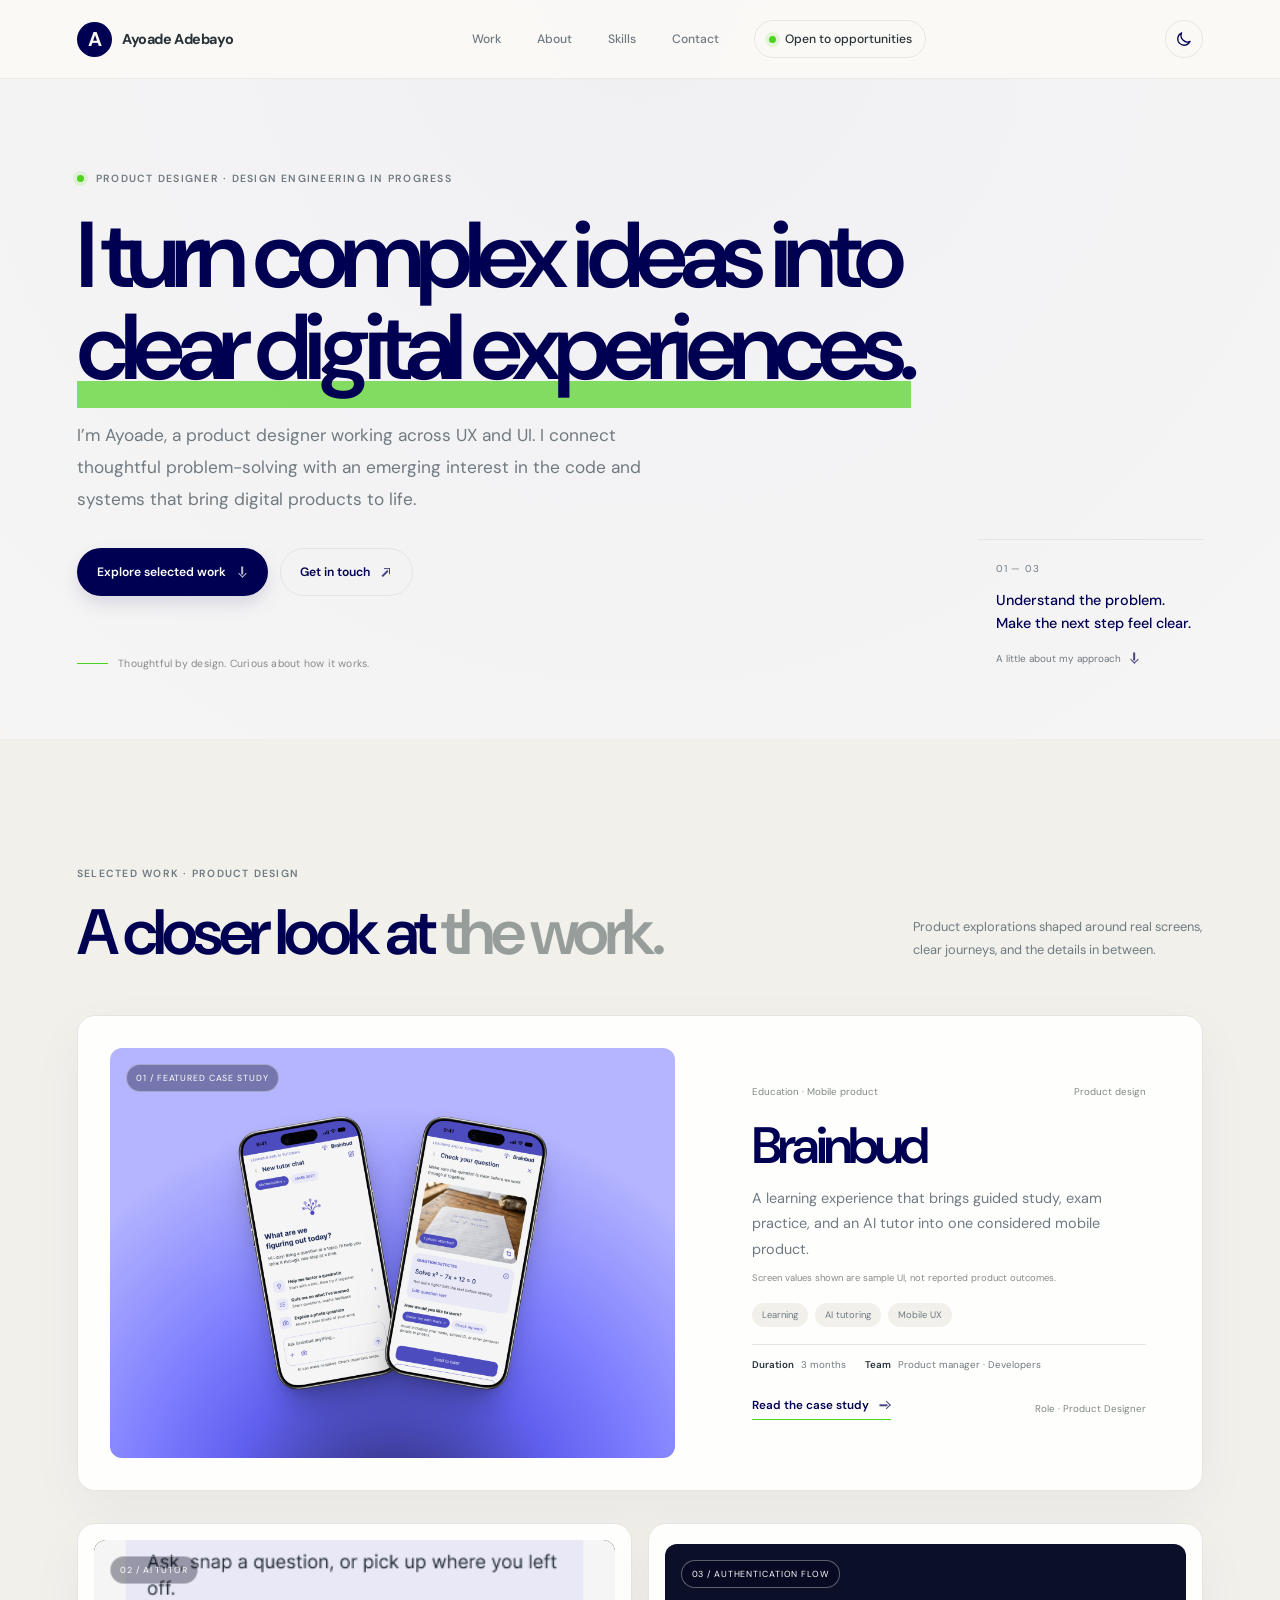
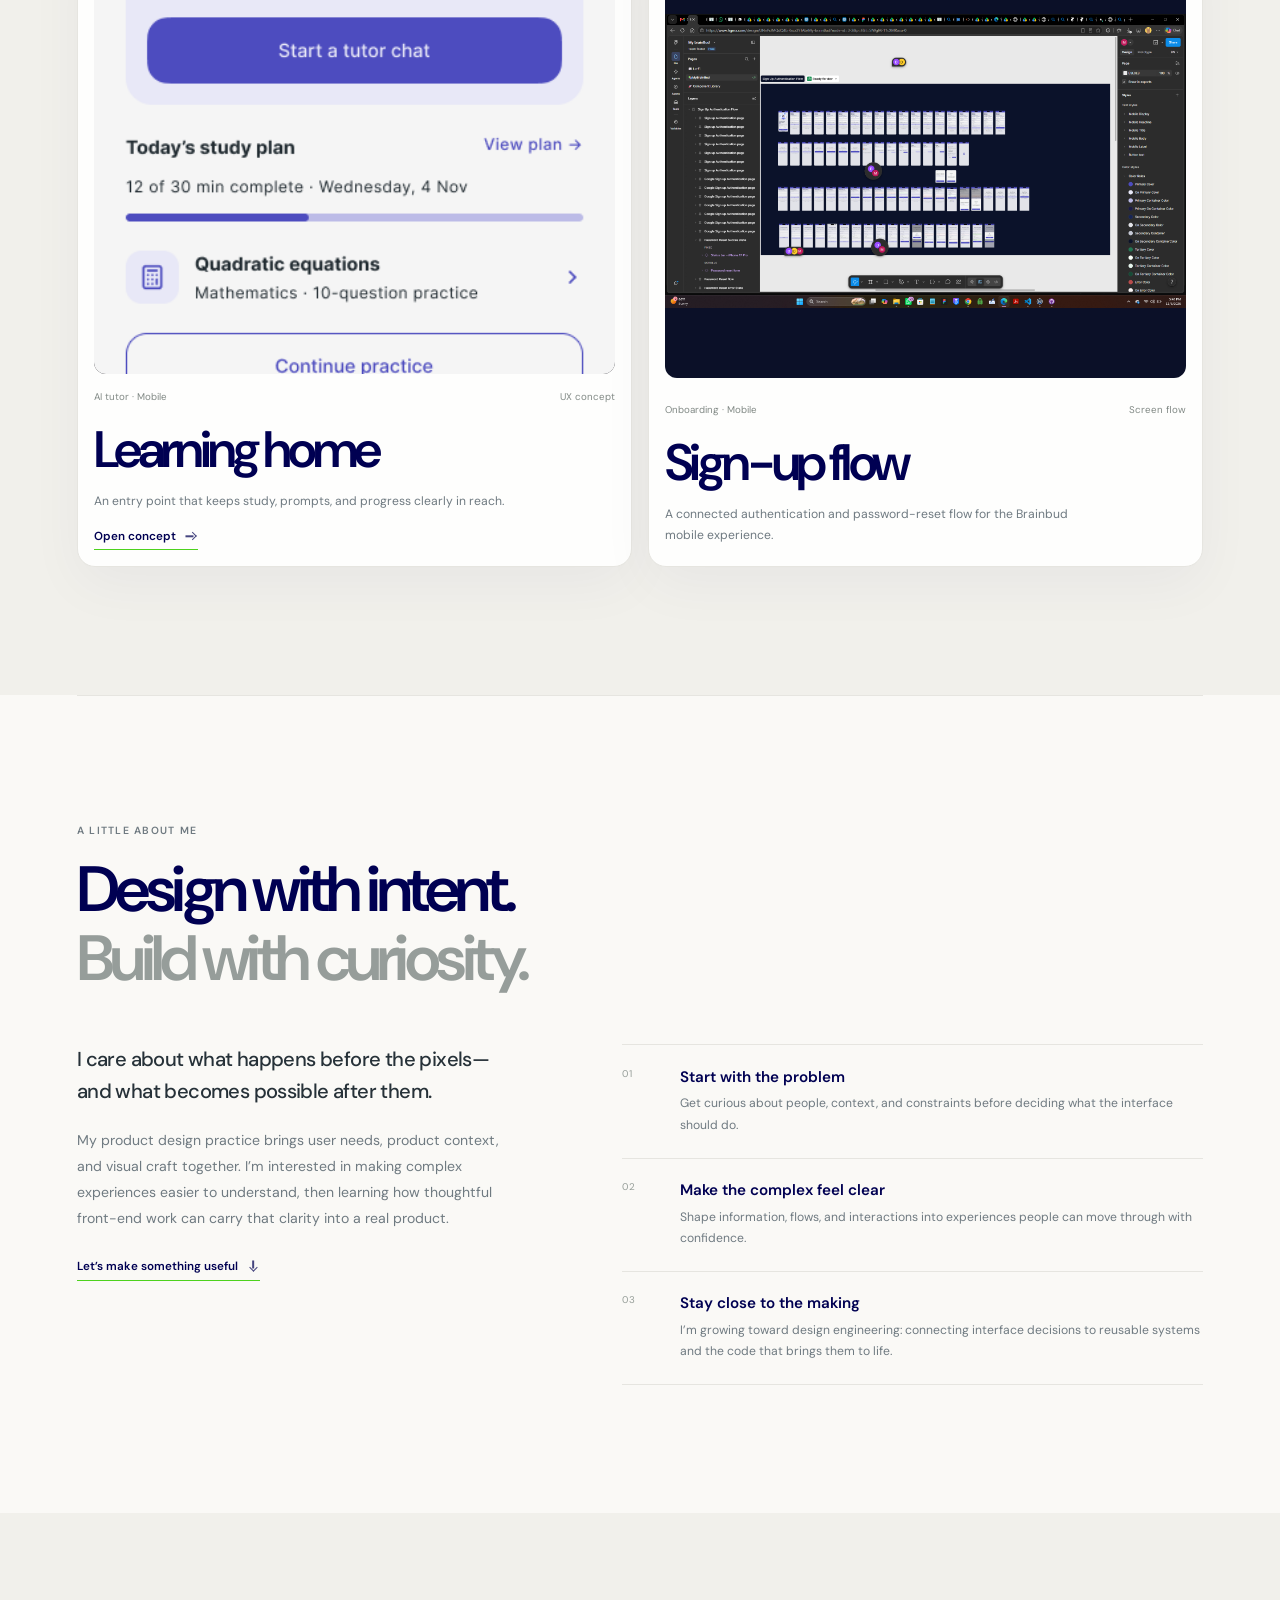
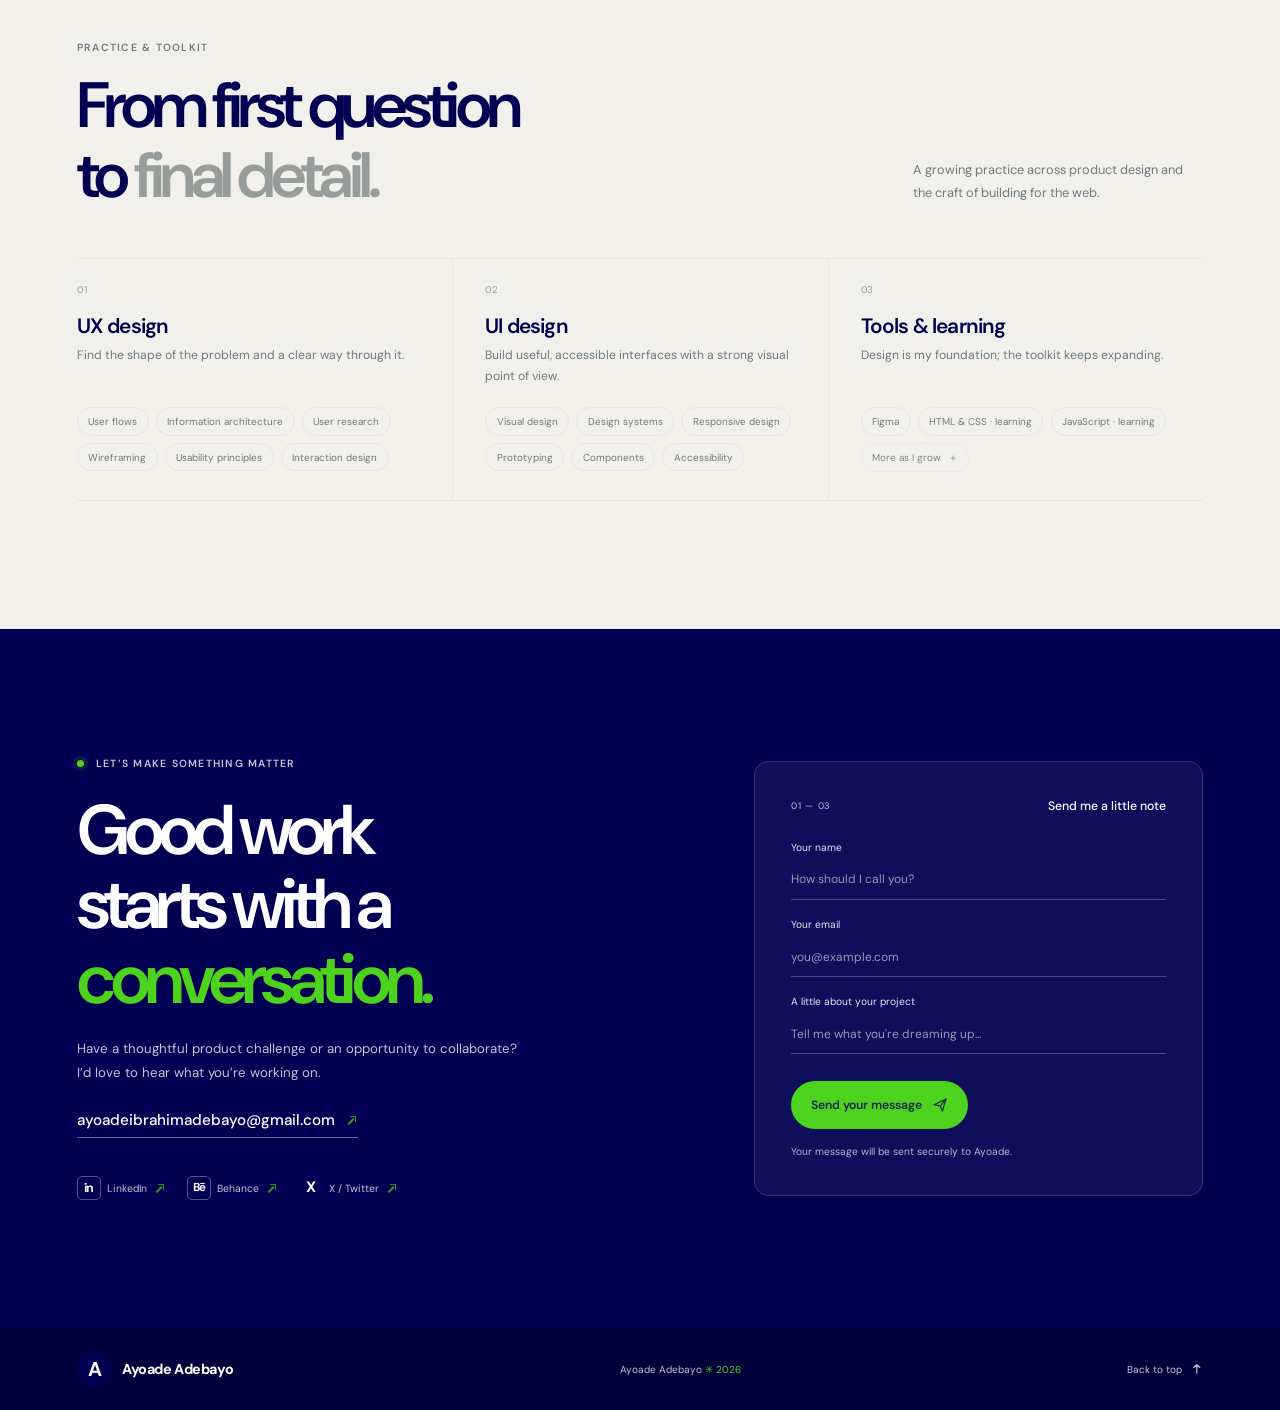
==== commit fe063473: "Make sign-up flow card non-interactive Co-authored-by: Copilot <223556219+Copilot@users.noreply.gith" ====
--- a/index.html
+++ b/index.html
@@ -95,16 +95,14 @@
               </article>
 
               <article class="project-card project-card-mini">
-                <a class="project-image-link project-image-link-mini project-image-link-screenshot" href="brainbud.html#features" aria-label="Explore the Brainbud authentication flow">
+                <div class="project-image project-image-screenshot">
                   <img src="Screenshot (108).png" alt="Figma canvas showing Brainbud sign-up and password reset screen flows">
-                  <span class="project-image-overlay"><span>View authentication flow</span><span class="project-image-icon action-mark--right" aria-hidden="true"></span></span>
                   <span class="image-index">03 / AUTHENTICATION FLOW</span>
-                </a>
+                </div>
                 <div class="project-story">
                   <div class="project-meta"><span>Onboarding · Mobile</span><span>Screen flow</span></div>
                   <h3>Sign-up flow</h3>
                   <p class="project-summary">A connected authentication and password-reset flow for the Brainbud mobile experience.</p>
-                  <div class="project-actions"><a class="project-link" href="brainbud.html#features">Explore the flow <span class="action-mark action-mark--right" aria-hidden="true"></span></a></div>
                 </div>
               </article>
             </div>
--- a/styles.css
+++ b/styles.css
@@ -98,8 +98,8 @@
 .project-card-mini .project-actions { margin-top: 1rem; }
 .project-image-link { position: relative; display: block; min-width: 0; aspect-ratio: 1.38; overflow: hidden; border-radius: 12px; background: #07060e; isolation: isolate; }
 .project-image-link-mini { aspect-ratio: 1.2; }
-.project-image-link-mini.project-image-link-screenshot { aspect-ratio: 1.2; background: #0b1028; }
-.project-image-link-mini.project-image-link-screenshot img { object-fit: contain; }
+.project-image-screenshot { position: relative; display: block; min-width: 0; aspect-ratio: 1.2; overflow: hidden; border-radius: 12px; background: #0b1028; }
+.project-image-screenshot img { width: 100%; height: 100%; object-fit: contain; }
 .project-image-link img { width: 100%; height: 100%; object-fit: cover; transition: transform .55s cubic-bezier(.2,.8,.2,1), filter .35s ease; }
 .project-image-overlay { position: absolute; inset: auto 0 0; display: flex; align-items: center; justify-content: space-between; gap: .75rem; padding: 3.5rem 1.15rem 1.15rem; background: linear-gradient(transparent,rgba(0,0,30,.82)); color: #fff; font-size: .74rem; font-weight: 600; opacity: 0; transform: translateY(8px); transition: opacity .25s ease, transform .25s ease; }
 .project-image-icon { color: var(--color-accent); }
@@ -464,7 +464,7 @@
 [data-theme="dark"] .journey-node { border-color: rgba(255,255,255,.2); background: rgba(255,255,255,.055); }
 [data-theme="dark"] .tutor-step { border-color: var(--color-line); background: #1c1e26; }
 [data-theme="dark"] .tutor-step-image,
-[data-theme="dark"] .project-image-link-screenshot { background: #0b1028; }
+[data-theme="dark"] .project-image-screenshot { background: #0b1028; }
 [data-theme="dark"] .learning-grid article { border-color: var(--color-line); }
 [data-theme="dark"] .case-next { border-color: var(--color-line); }
 [data-theme="dark"] .site-footer { background: #08091d; }
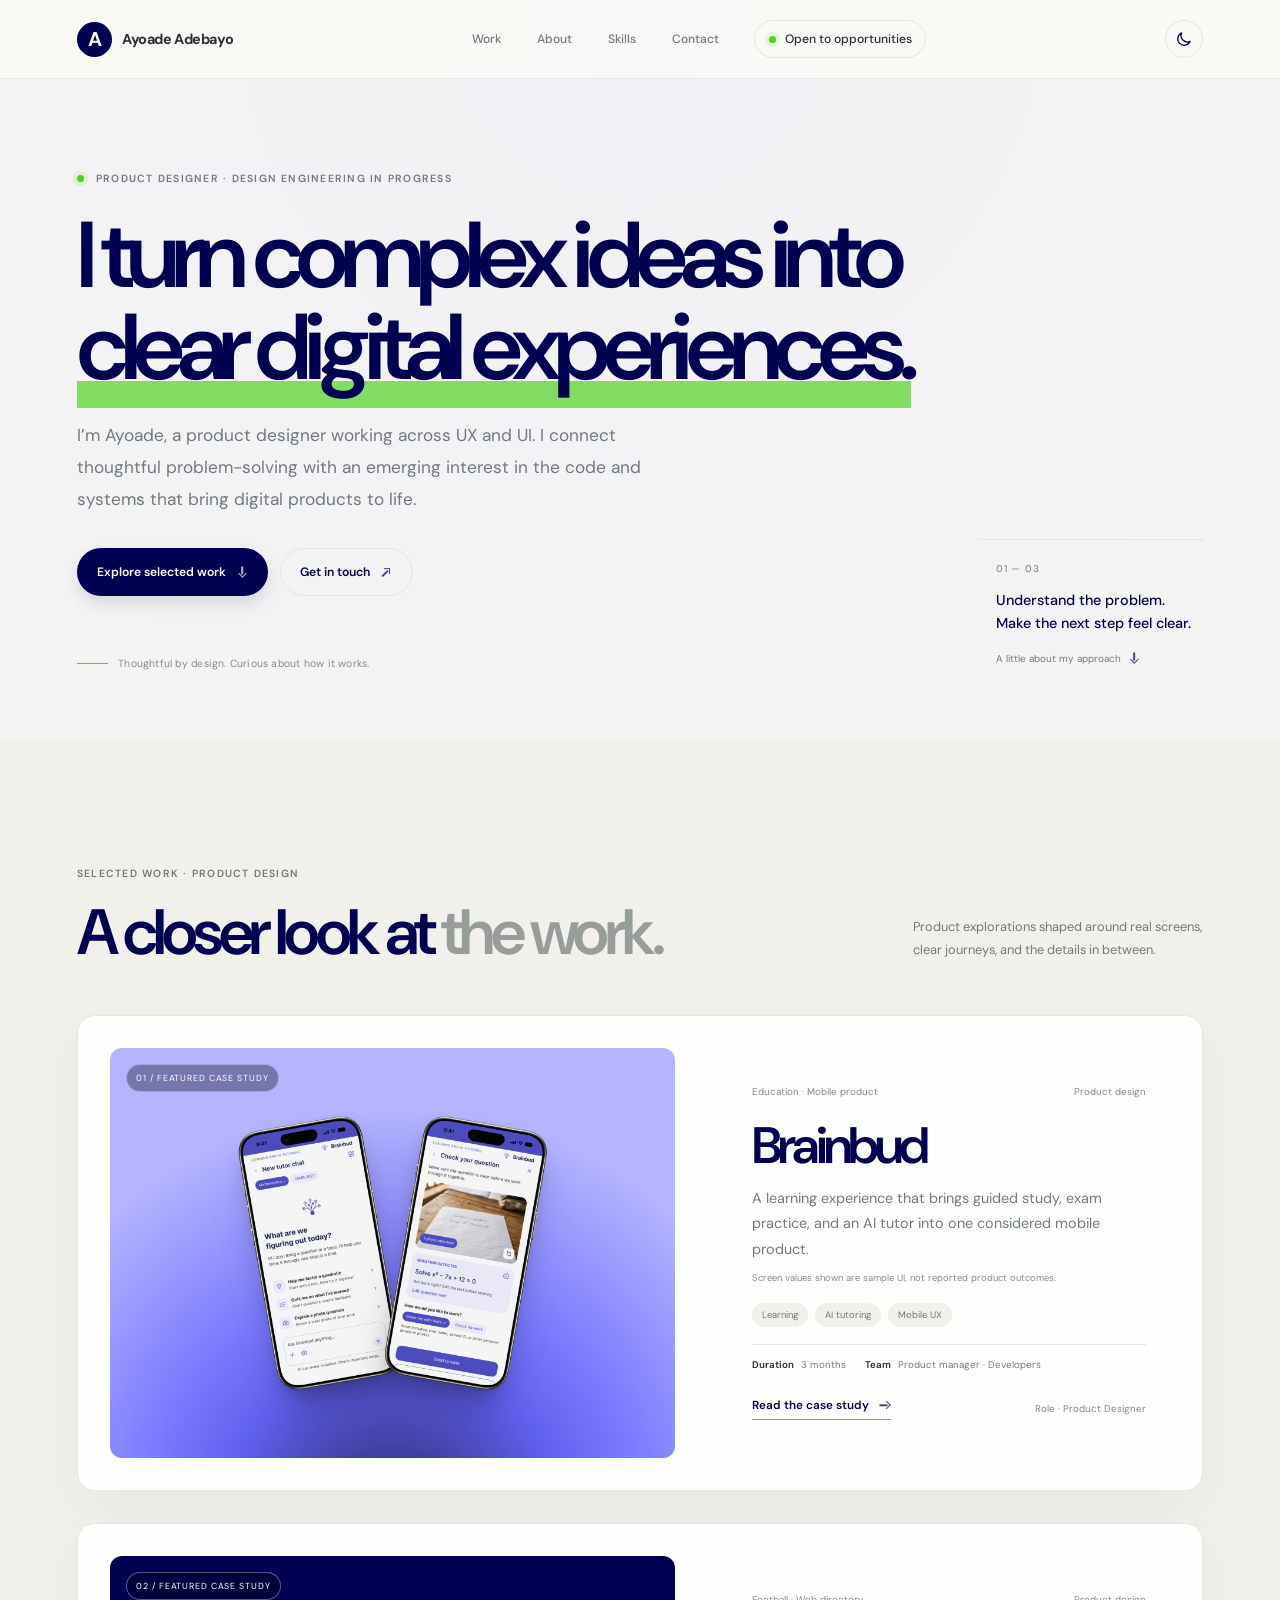
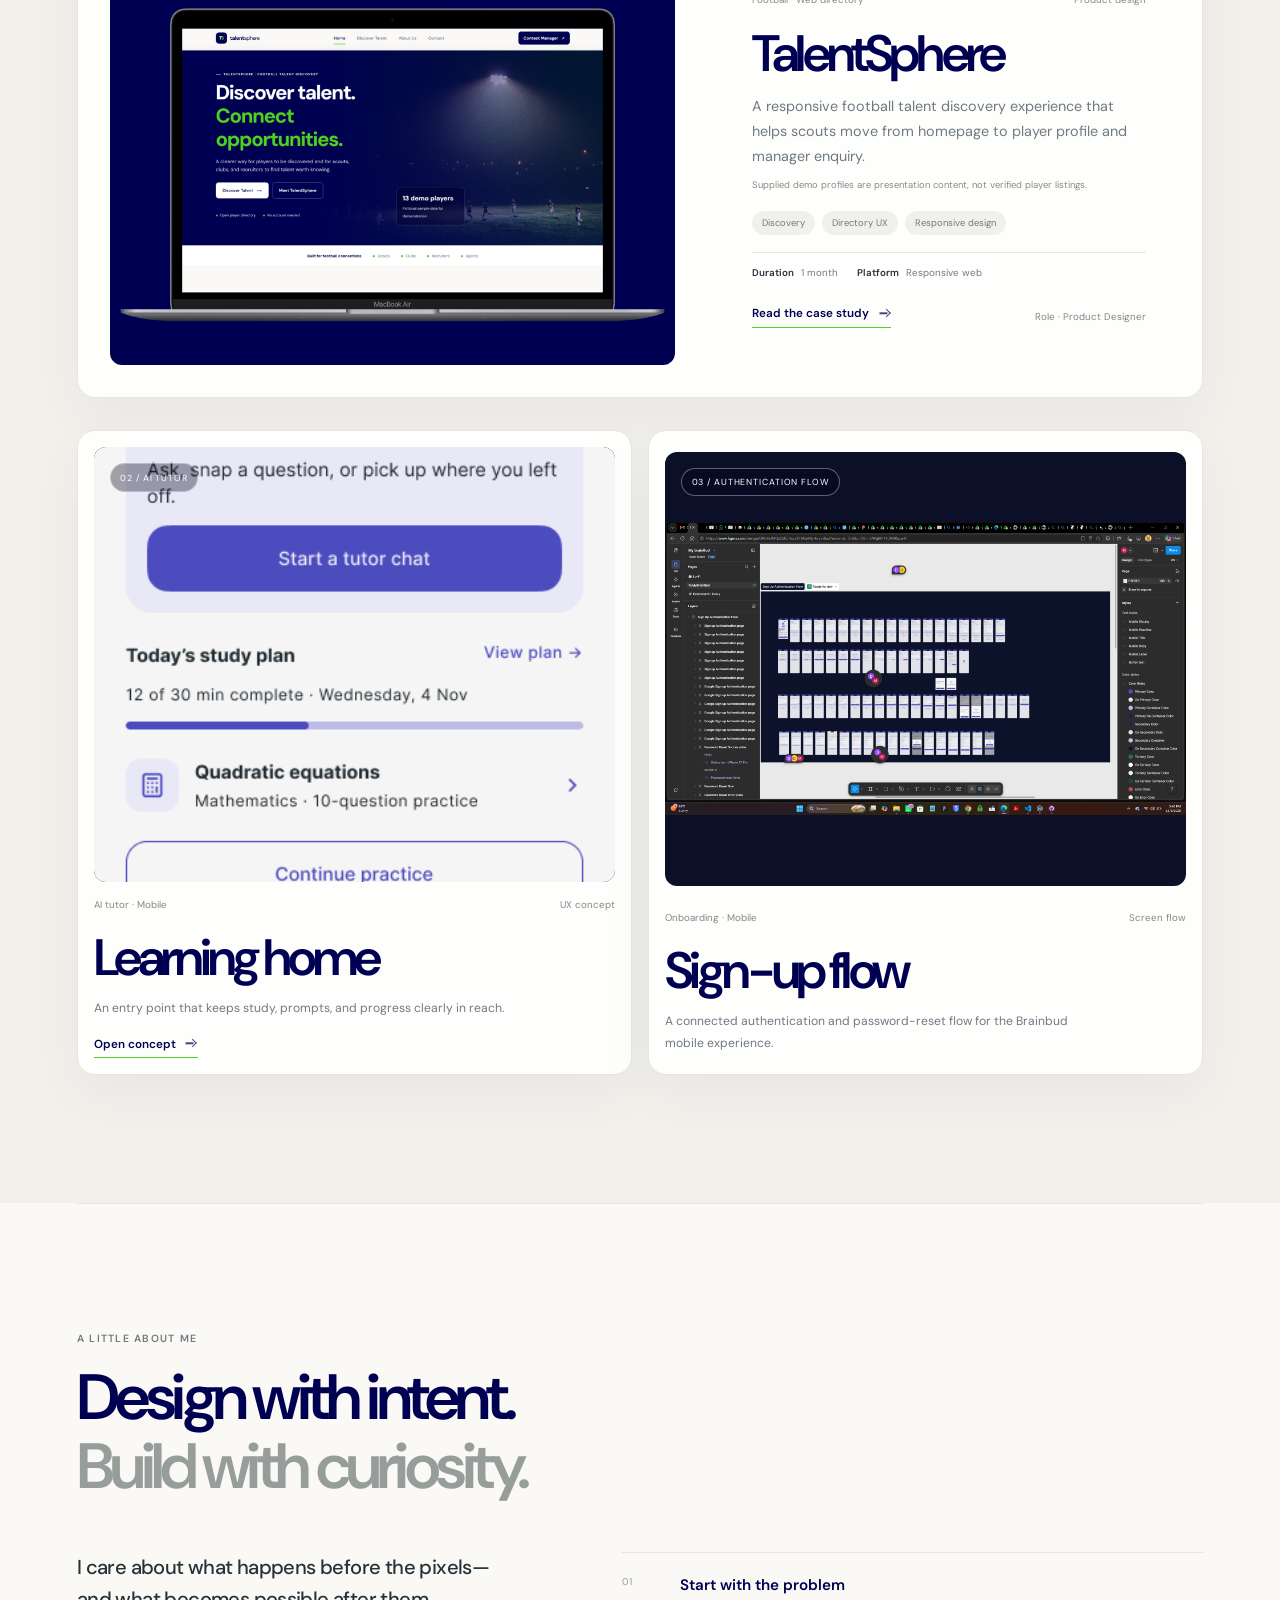
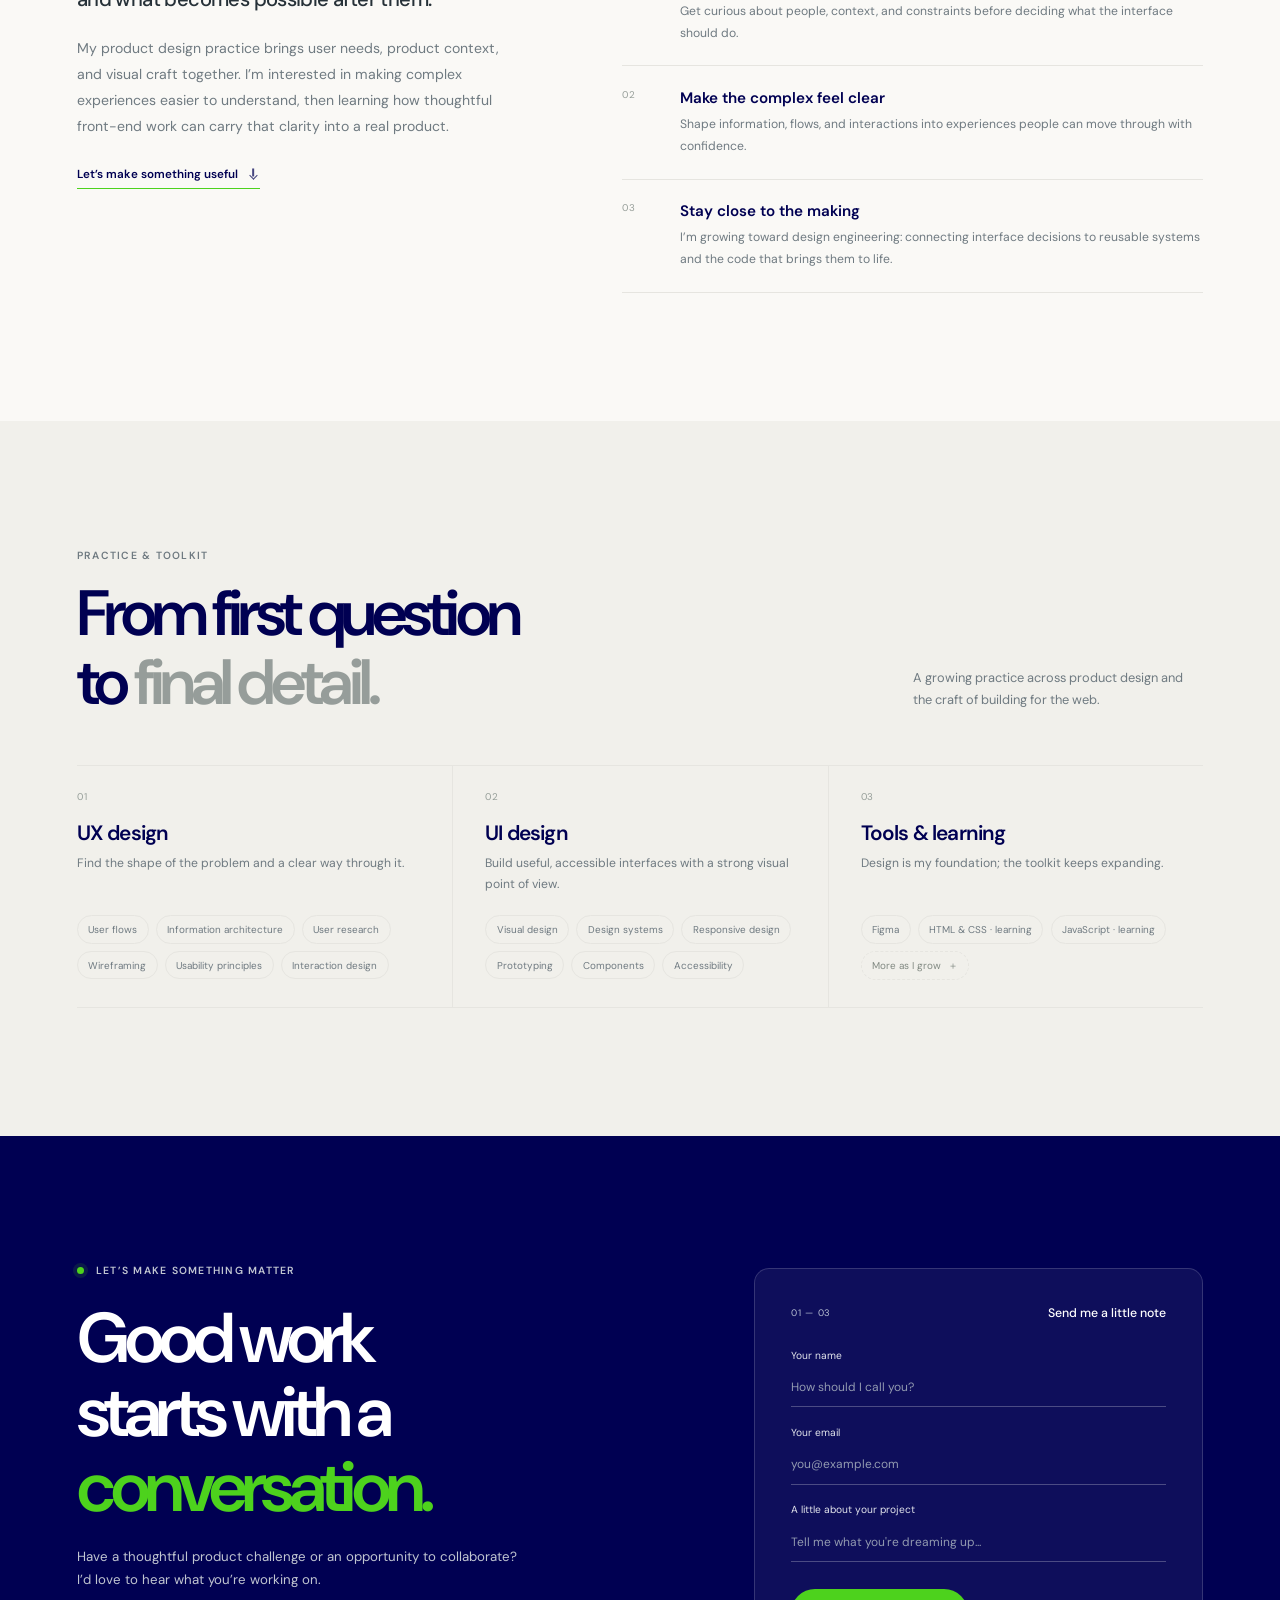
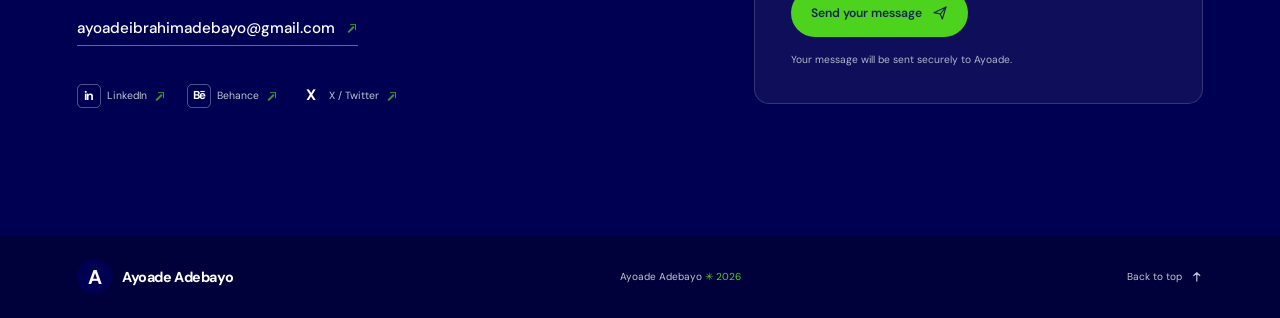
==== commit 71804b61: "Add TalentSphere portfolio case study Co-authored-by: Copilot <223556219+Copilot@users.noreply.githu" ====
--- a/index.html
+++ b/index.html
@@ -76,6 +76,23 @@
                 <ul class="tag-list" aria-label="Project themes"><li>Learning</li><li>AI tutoring</li><li>Mobile UX</li></ul>
                 <div class="project-facts"><span><strong>Duration</strong> 3 months</span><span><strong>Team</strong> Product manager · Developers</span></div>
                 <div class="project-actions"><a class="project-link" href="brainbud.html#overview">Read the case study <span class="action-mark action-mark--right" aria-hidden="true"></span></a><span class="project-role">Role · Product Designer</span></div>
+              </div>
+            </article>
+
+            <article class="project-card project-card-talentsphere">
+              <a class="project-image-link talentsphere-card-image" href="talentsphere.html#overview" aria-label="Explore the TalentSphere project case study">
+                <img src="My%20brainBud%20(1)/TalentSphere/Hero%20Section.png" alt="TalentSphere desktop homepage showing a football talent discovery hero" fetchpriority="high">
+                <span class="project-image-overlay"><span>Explore the case study</span><span class="project-image-icon action-mark--right" aria-hidden="true"></span></span>
+                <span class="image-index">02 / FEATURED CASE STUDY</span>
+              </a>
+              <div class="project-story">
+                <div class="project-meta"><span>Football · Web directory</span><span>Product design</span></div>
+                <h3>TalentSphere</h3>
+                <p class="project-summary">A responsive football talent discovery experience that helps scouts move from homepage to player profile and manager enquiry.</p>
+                <p class="project-note">Supplied demo profiles are presentation content, not verified player listings.</p>
+                <ul class="tag-list" aria-label="Project themes"><li>Discovery</li><li>Directory UX</li><li>Responsive design</li></ul>
+                <div class="project-facts"><span><strong>Duration</strong> 1 month</span><span><strong>Platform</strong> Responsive web</span></div>
+                <div class="project-actions"><a class="project-link" href="talentsphere.html#overview">Read the case study <span class="action-mark action-mark--right" aria-hidden="true"></span></a><span class="project-role">Role · Product Designer</span></div>
               </div>
             </article>
 
--- a/styles.css
+++ b/styles.css
@@ -190,6 +190,10 @@
 .footer-inner p span { color: var(--color-accent); }
 
 .case-study-page { --case-gutter: clamp(1.25rem, 7vw, 7rem); }
+.talent-sphere-page { --brainbud-purple: #4dd21d; --talent-navy: #000052; }
+.talent-sphere-page .case-title-period { color: var(--talent-navy); }
+.talent-sphere-page .evidence-note { border-left-color: var(--talent-navy); background: #edf4ed; }
+.talent-sphere-page .case-hero-art:focus-visible { outline-color: #4dd21d; }
 .case-study-page .nav-shell, .case-study-page .case-hero, .case-study-page .case-next { width: min(1280px,calc(100% - var(--case-gutter) * 2)); }
 .case-hero { padding-top: 2.5rem; }
 .back-link { display: inline-flex; align-items: center; gap: .55rem; margin-bottom: 2.3rem; color: var(--color-muted); font-size: .68rem; transition: color .2s ease,gap .2s ease; }
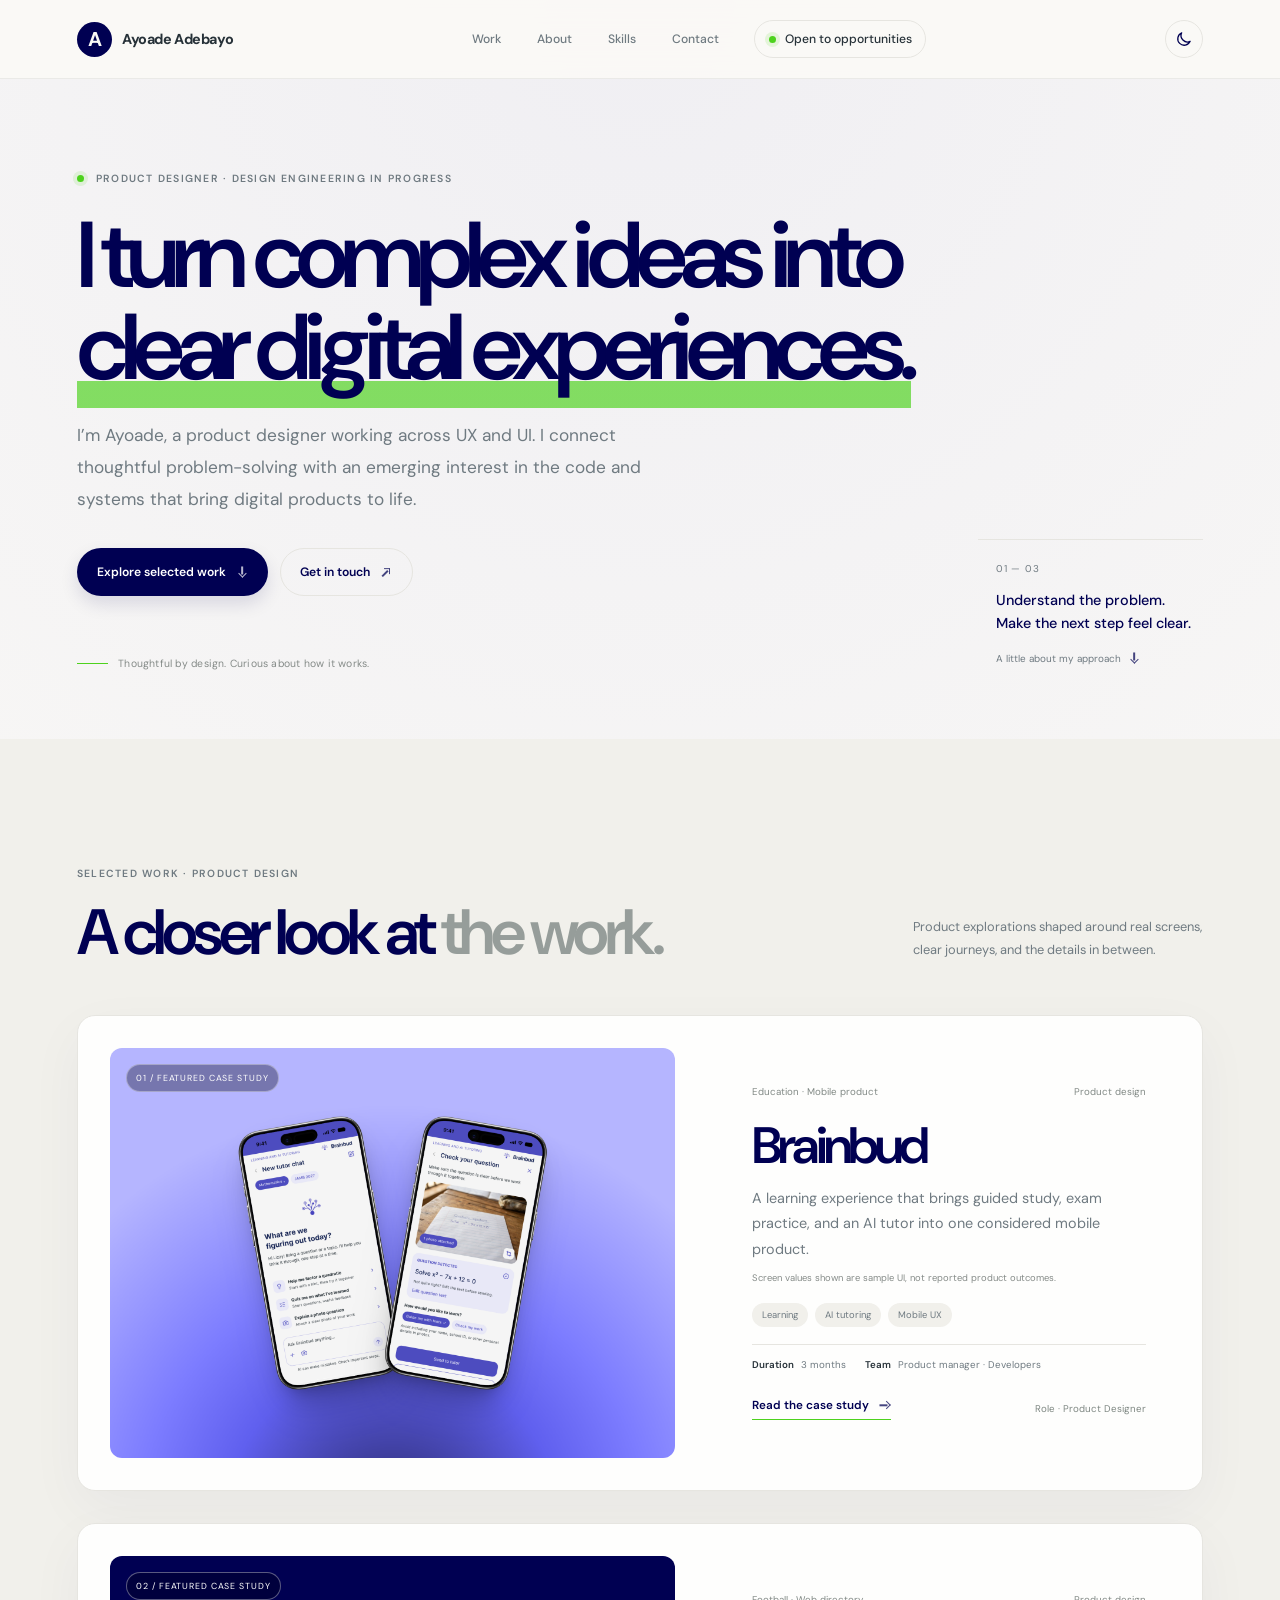
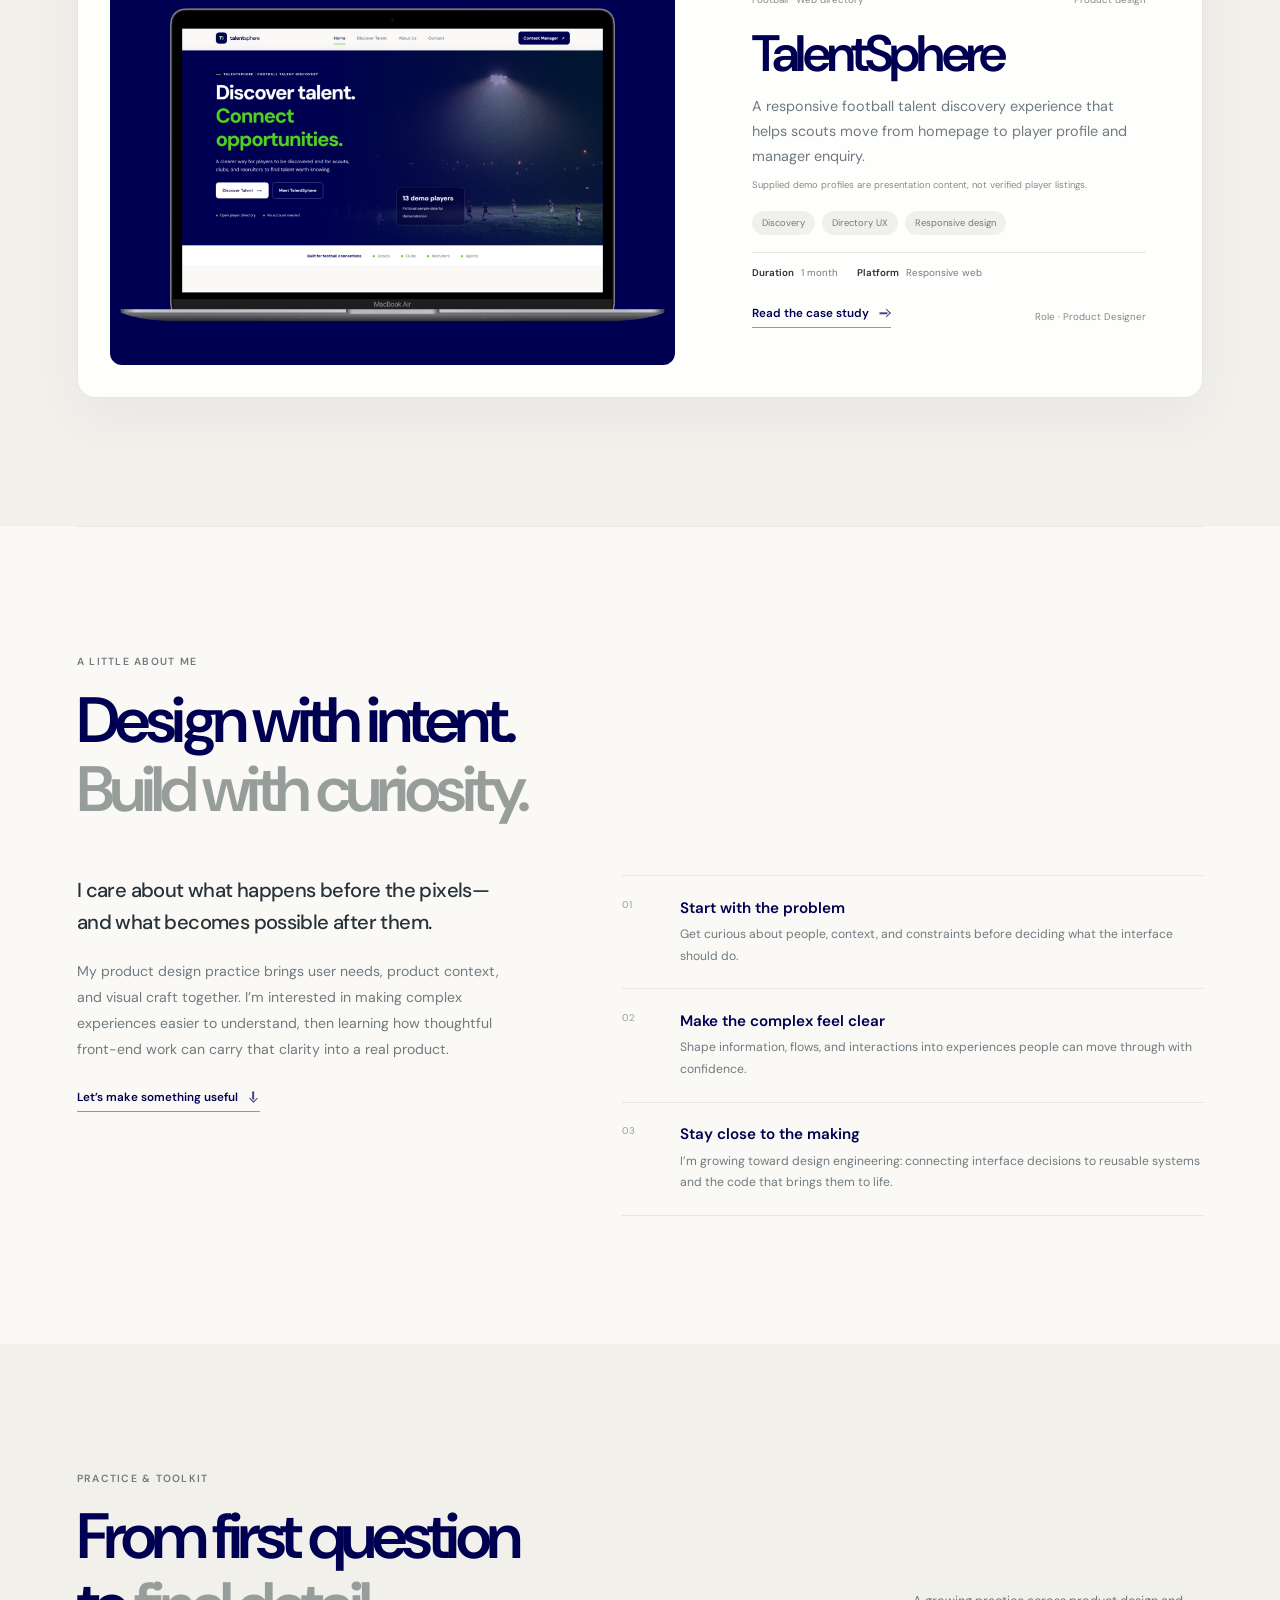
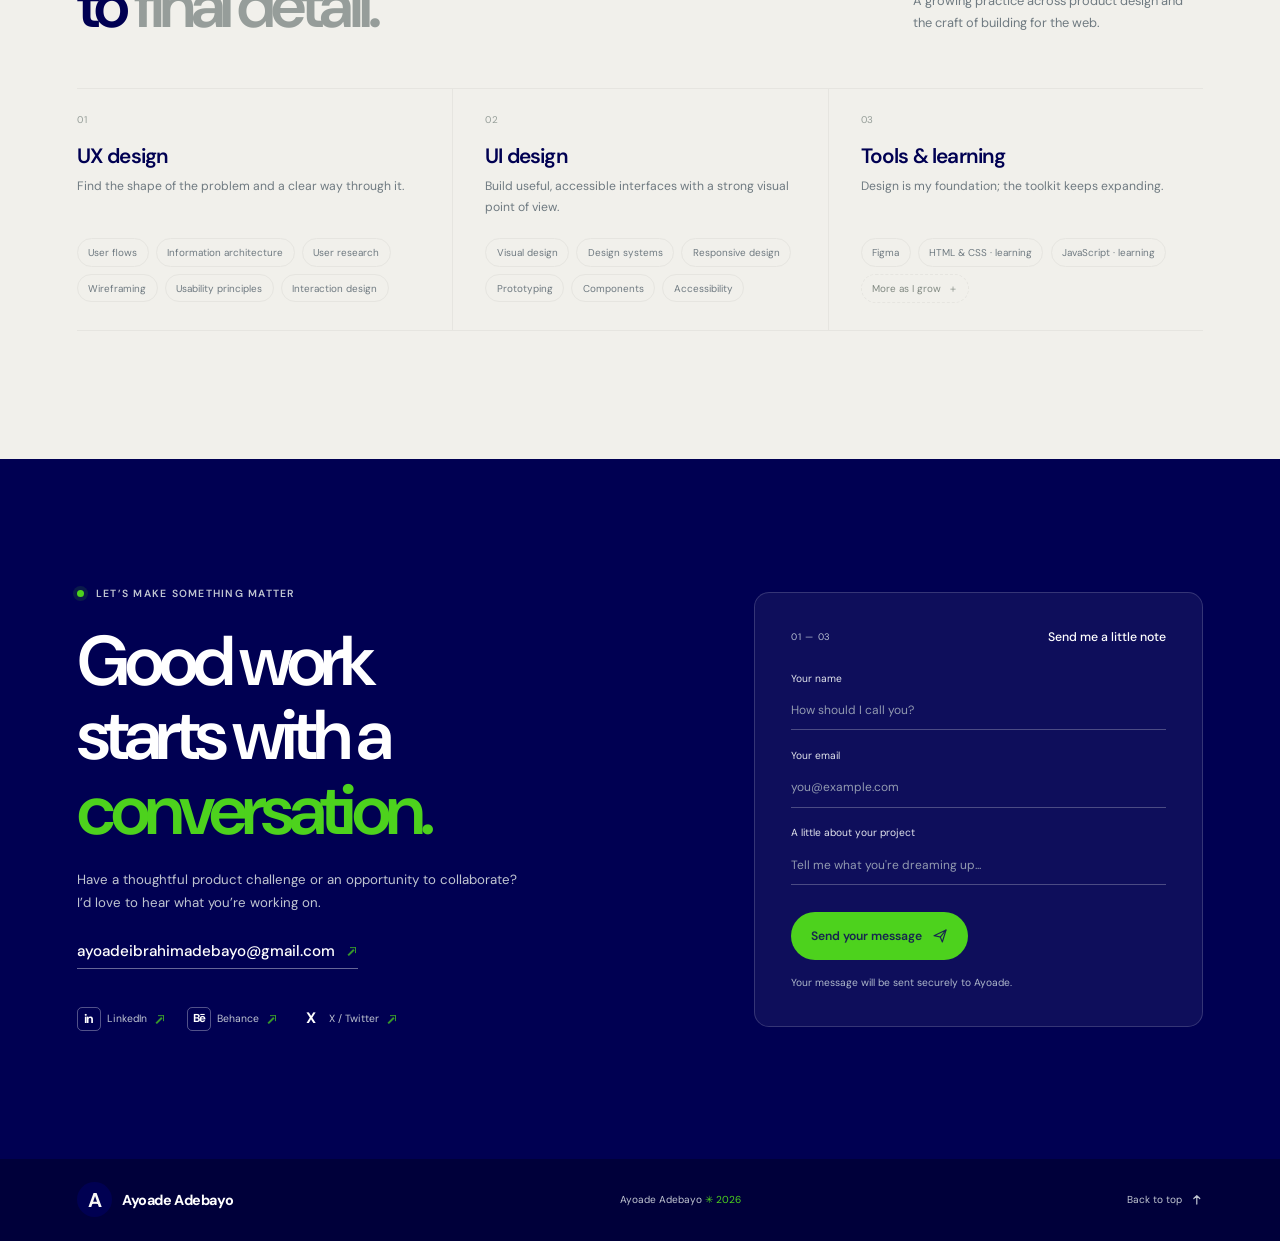
==== commit 8e49f33d: "Move sign-up flow into Brainbud case study Co-authored-by: Copilot <223556219+Copilot@users.noreply." ====
--- a/index.html
+++ b/index.html
@@ -96,33 +96,6 @@
               </div>
             </article>
 
-            <div class="mini-projects" aria-label="Additional project highlights">
-              <article class="project-card project-card-mini">
-                <a class="project-image-link project-image-link-mini" href="brainbud.html#features" aria-label="Explore the AI tutor concept">
-                  <img src="My%20brainBud%20(1)/Learning%20and%20AI%20tutoring.png" alt="Brainbud learning home with study activity and AI tutor prompts">
-                  <span class="project-image-overlay"><span>View AI tutor concept</span><span class="project-image-icon action-mark--right" aria-hidden="true"></span></span>
-                  <span class="image-index">02 / AI TUTOR</span>
-                </a>
-                <div class="project-story">
-                  <div class="project-meta"><span>AI tutor · Mobile</span><span>UX concept</span></div>
-                  <h3>Learning home</h3>
-                  <p class="project-summary">An entry point that keeps study, prompts, and progress clearly in reach.</p>
-                  <div class="project-actions"><a class="project-link" href="brainbud.html#features">Open concept <span class="action-mark action-mark--right" aria-hidden="true"></span></a></div>
-                </div>
-              </article>
-
-              <article class="project-card project-card-mini">
-                <div class="project-image project-image-screenshot">
-                  <img src="Screenshot (108).png" alt="Figma canvas showing Brainbud sign-up and password reset screen flows">
-                  <span class="image-index">03 / AUTHENTICATION FLOW</span>
-                </div>
-                <div class="project-story">
-                  <div class="project-meta"><span>Onboarding · Mobile</span><span>Screen flow</span></div>
-                  <h3>Sign-up flow</h3>
-                  <p class="project-summary">A connected authentication and password-reset flow for the Brainbud mobile experience.</p>
-                </div>
-              </article>
-            </div>
           </div>
         </div>
       </section>
--- a/styles.css
+++ b/styles.css
@@ -284,6 +284,12 @@
 .gallery-trigger:hover img { transform: scale(1.025); }
 .feature-grid { display: grid; grid-template-columns: repeat(3,minmax(0,1fr)); gap: 1.25rem; margin-top: 2.8rem; padding-top: 1.3rem; border-top: 1px solid var(--color-line); }
 .feature-grid article { padding-right: .8rem; }
+.signup-flow-figure { margin: 2rem 0 0; }
+.signup-flow-preview { width: 100%; padding: .5rem; border: 1px solid var(--color-line); border-radius: 10px; background: #0b1028; }
+.signup-flow-preview img { width: 100%; max-height: 640px; object-fit: contain; transition: transform .4s ease; }
+.signup-flow-preview > span { position: absolute; right: 0; bottom: 0; left: 0; display: flex; align-items: center; gap: .45rem; padding: 2.8rem 1rem .85rem; background: linear-gradient(transparent,rgba(0,0,0,.75)); color: #fff; font-size: .65rem; opacity: 0; transition: opacity .2s ease; }
+.signup-flow-preview:hover > span, .signup-flow-preview:focus-visible > span { opacity: 1; }
+.signup-flow-figure figcaption { margin-top: .55rem; color: var(--color-muted); font-size: .6rem; line-height: 1.6; }
 .tutor-journey { display: grid; grid-template-columns: repeat(4,minmax(0,1fr)); gap: .8rem; margin-top: 2.4rem; }
 .tutor-step { min-width: 0; overflow: hidden; border: 1px solid var(--color-line); border-radius: 8px; background: var(--color-surface); }
 .tutor-step-image { width: 100%; height: 250px; background: #efeff3; }
